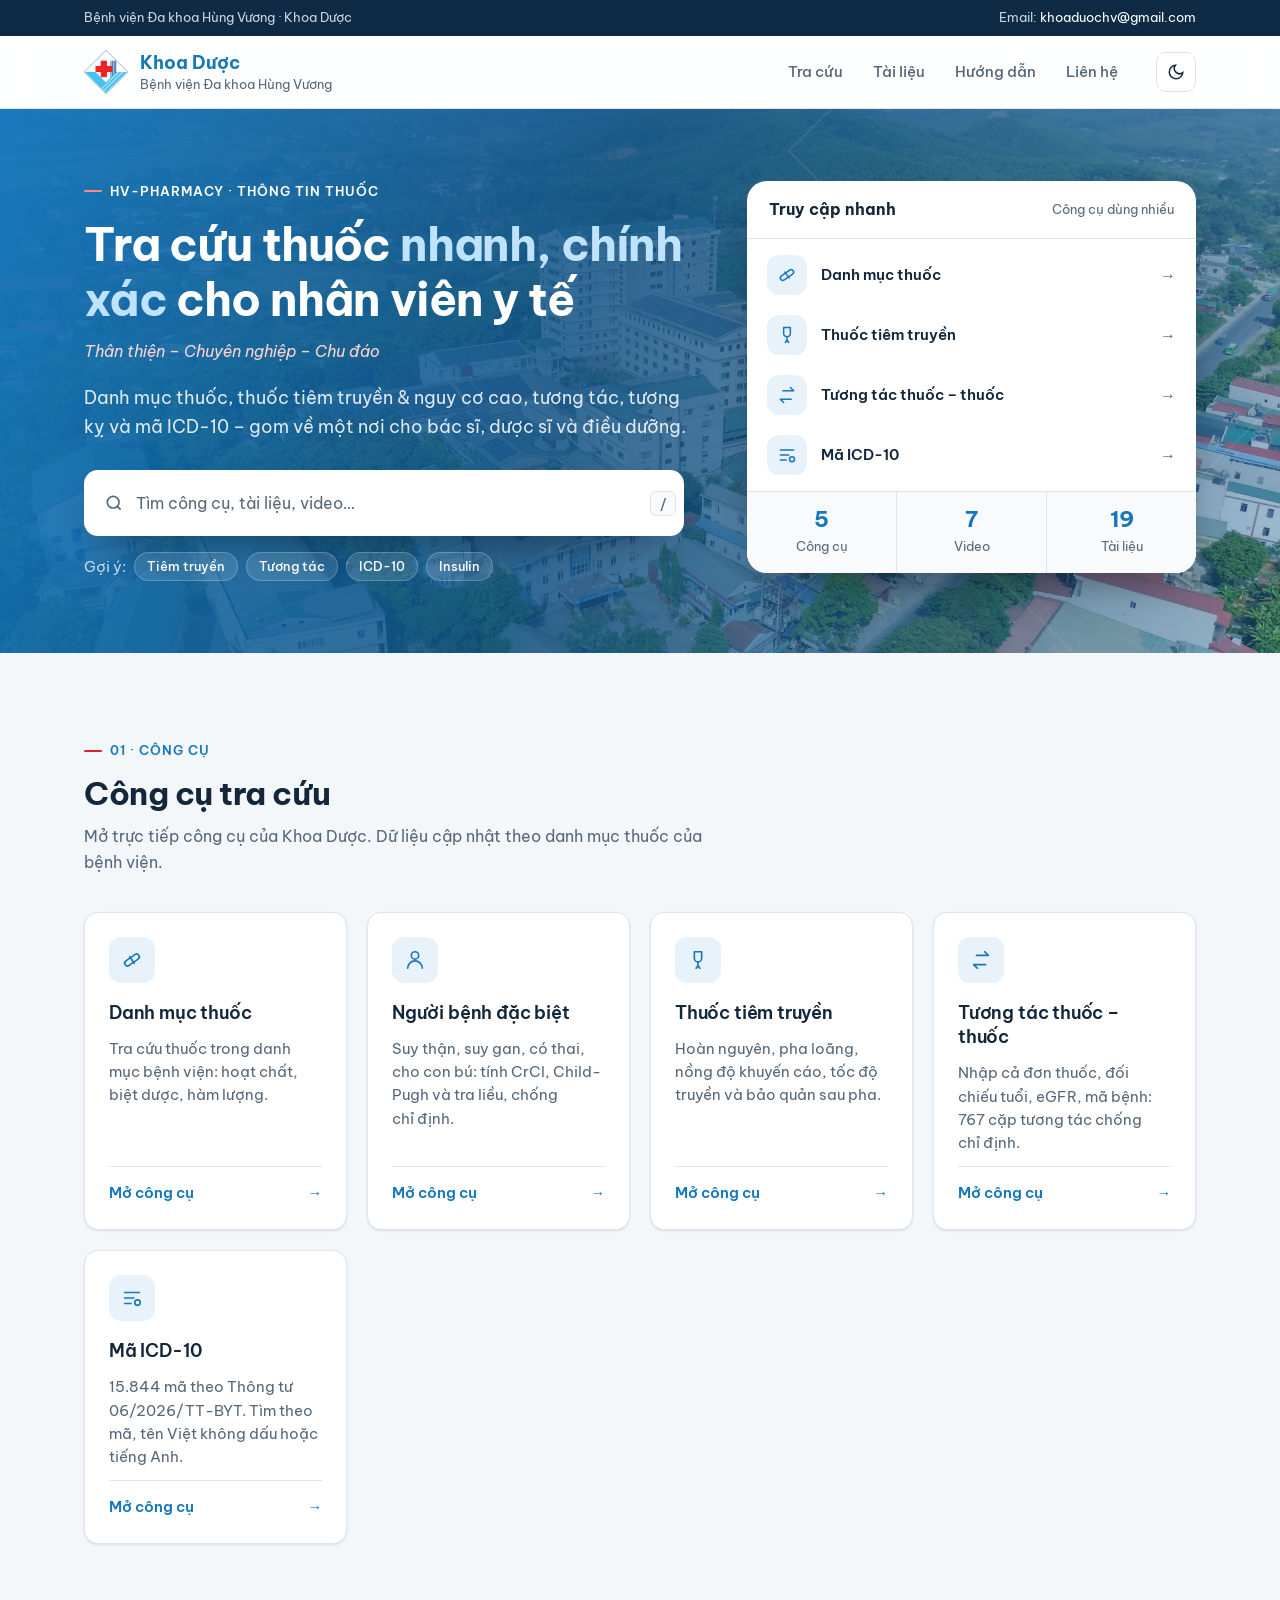
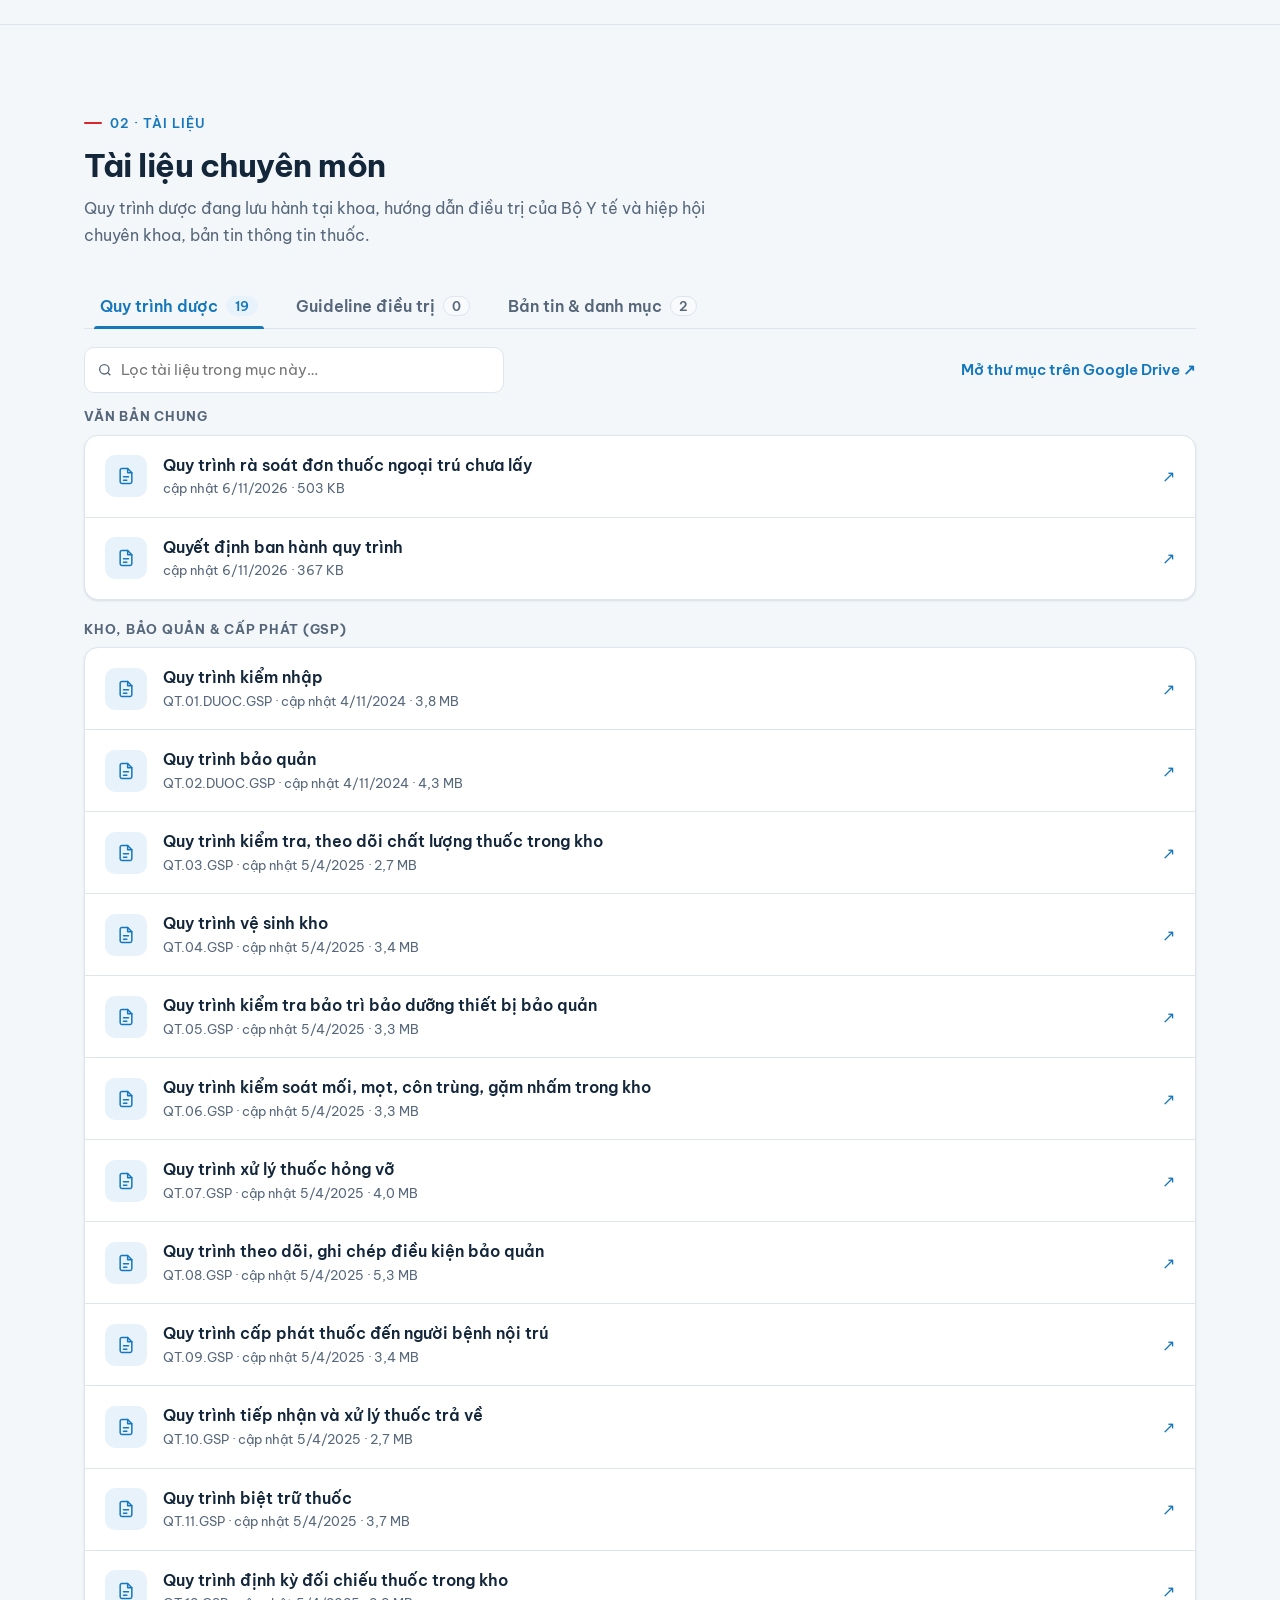
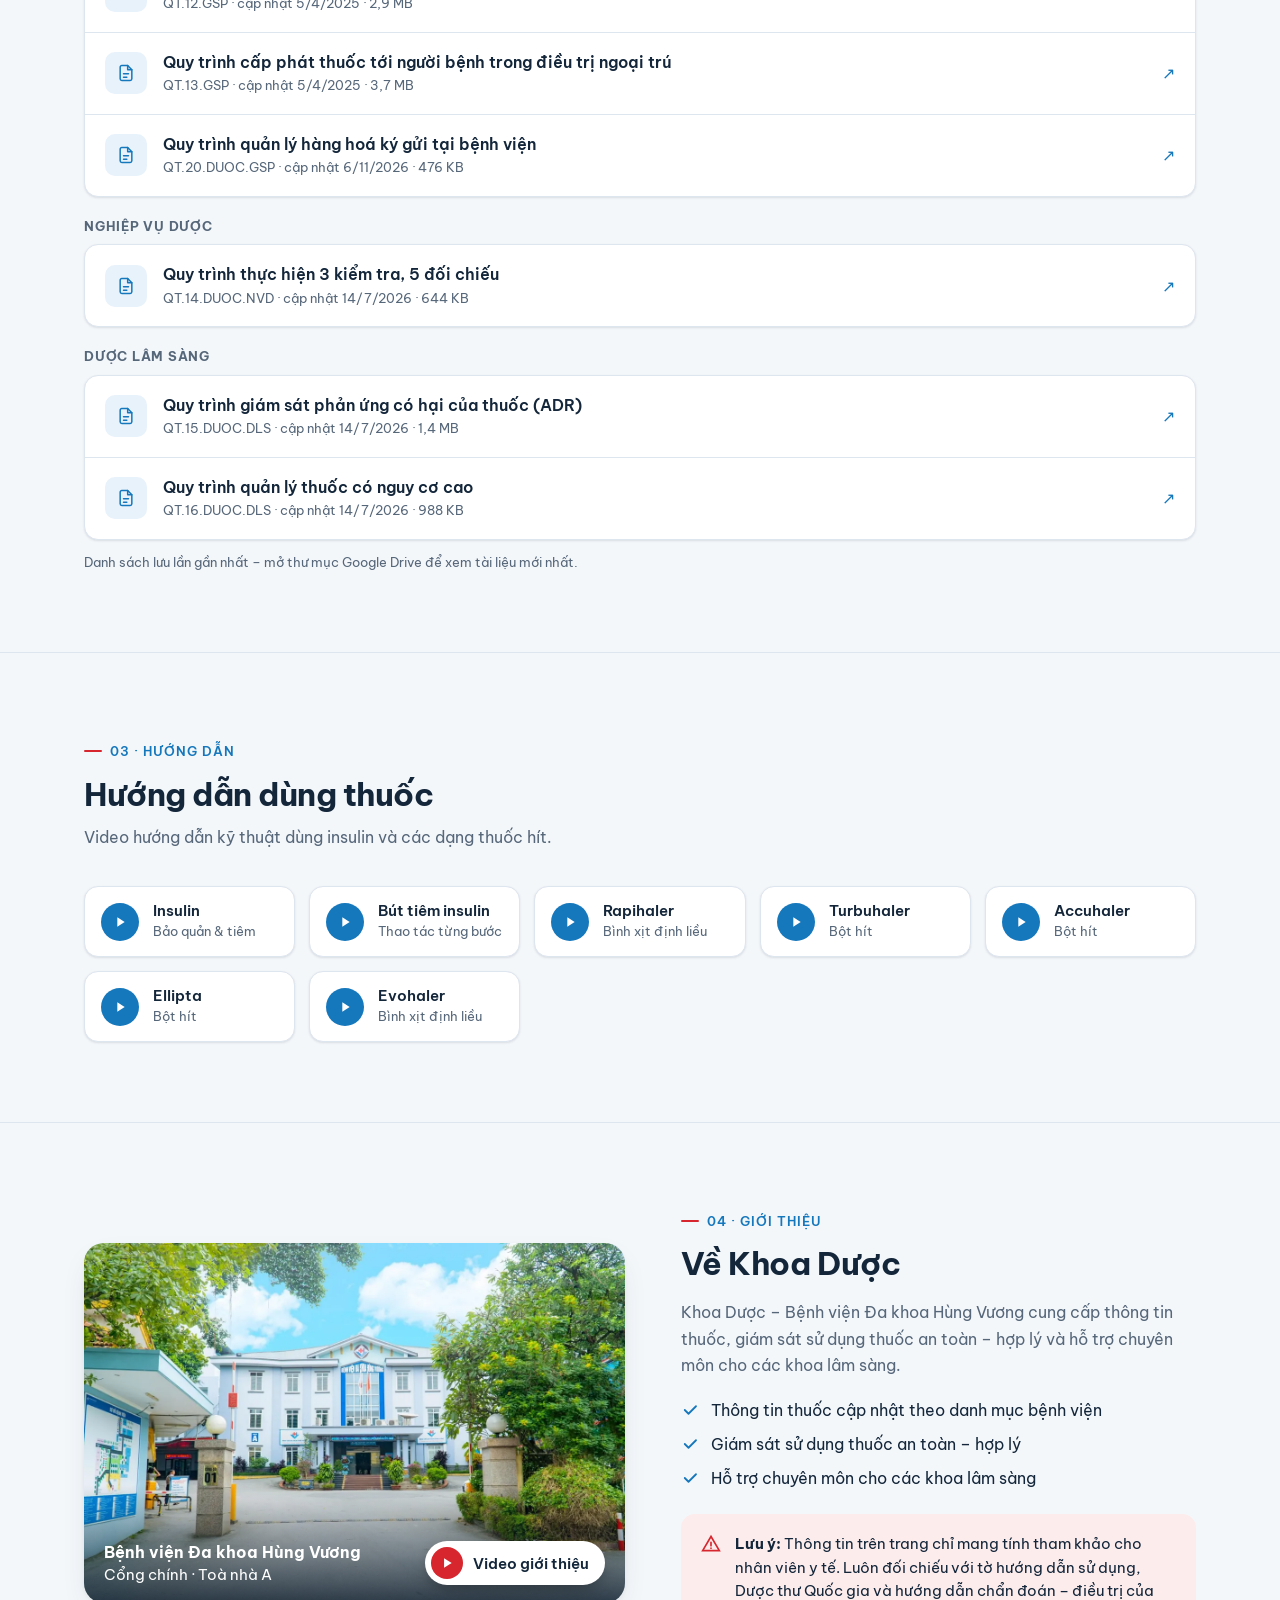
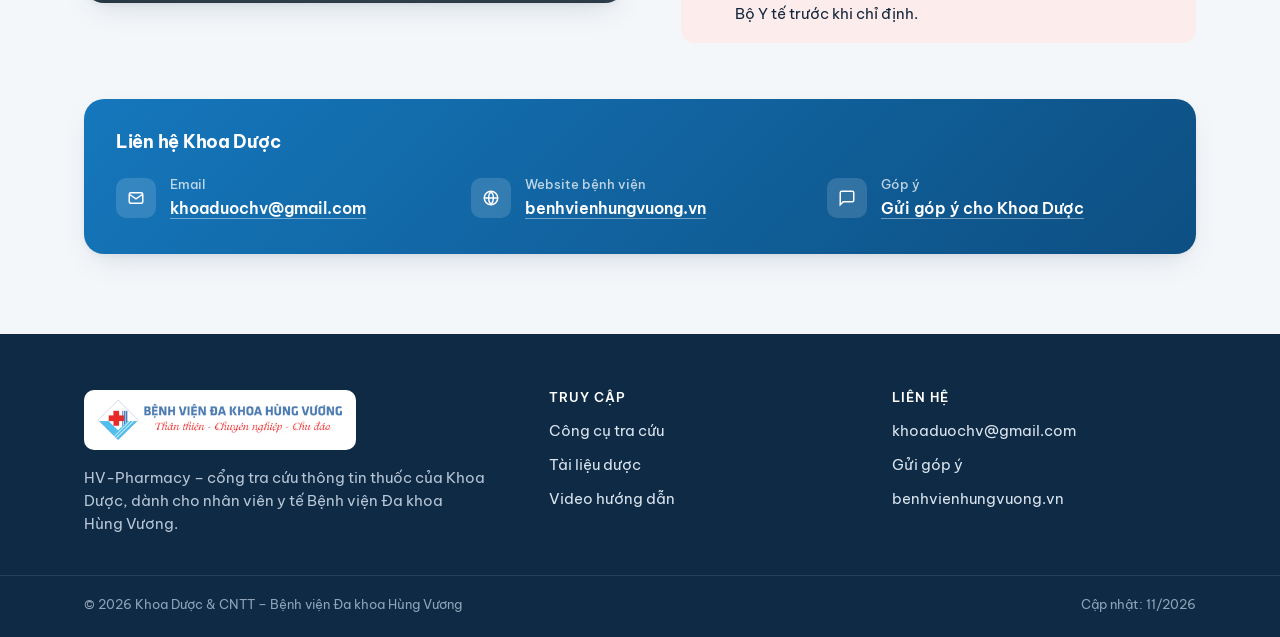
==== index.html @ 7caa2a47 "Tài liệu tự cập nhật từ Drive qua Apps Script "API tai lieu HV-Pharmacy" - Gắn link Web app (chỉ đọc" ====
<!DOCTYPE html>
<html lang="vi">
<head>
<meta charset="utf-8">
<meta name="viewport" content="width=device-width, initial-scale=1">
<title>HV-Pharmacy · Khoa Dược BVĐK Hùng Vương</title>
<meta name="description" content="Công cụ tra cứu thông tin thuốc của Khoa Dược, Bệnh viện Đa khoa Hùng Vương.">
<meta name="theme-color" content="#1577bc">
<link rel="icon" type="image/png" href="assets/favicon-bvhv.png">
<link rel="apple-touch-icon" href="assets/favicon-bvhv.png">
<link rel="preload" as="image" href="assets/bv-toan-canh.webp" type="image/webp">
<link rel="preconnect" href="https://fonts.googleapis.com">
<link rel="preconnect" href="https://fonts.gstatic.com" crossorigin>
<link href="https://fonts.googleapis.com/css2?family=Be+Vietnam+Pro:ital,wght@0,400;0,500;0,600;0,700;1,400&display=swap" rel="stylesheet">
<link rel="stylesheet" href="assets/site.css">
</head>
<body>

<div class="topbar"><div class="wrap">
  <span>Bệnh viện Đa khoa Hùng Vương · Khoa Dược</span>
  <span>Email: <a href="mailto:khoaduochv@gmail.com">khoaduochv@gmail.com</a></span>
</div></div>

<header class="nav">
  <div class="wrap">
    <a class="logo" href="#top" aria-label="Khoa Dược – BVĐK Hùng Vương, trang chủ">
      <!-- Biểu trưng chính thức BVĐK Hùng Vương (đã được phép sử dụng) -->
      <img src="assets/favicon-bvhv.png" width="44" height="44" alt="">
      <span><b>Khoa Dược</b><small>Bệnh viện Đa khoa Hùng Vương</small></span>
    </a>
    <ul>
      <li><a href="#tra-cuu">Tra cứu</a></li>
      <li><a href="#tai-lieu">Tài liệu</a></li>
      <li><a href="#video">Hướng dẫn</a></li>
      <li><a href="#lien-he">Liên hệ</a></li>
    </ul>
    <button class="theme" id="theme" aria-label="Đổi giao diện sáng/tối">
      <svg width="18" height="18" viewBox="0 0 24 24" fill="none" stroke="currentColor" stroke-width="2" aria-hidden="true"><path d="M21 12.8A9 9 0 1 1 11.2 3a7 7 0 0 0 9.8 9.8z"/></svg>
    </button>
  </div>
</header>

<main id="top">
  <div class="hero">
    <div class="wrap">
      <div>
        <span class="label">HV-Pharmacy · Thông tin thuốc</span>
        <h1>Tra cứu thuốc <span>nhanh, chính xác</span> cho nhân viên y tế</h1>
        <p class="motto">Thân thiện – Chuyên nghiệp – Chu đáo</p>
        <p class="lead">Danh mục thuốc, thuốc tiêm truyền &amp; nguy cơ cao, tương tác, tương kỵ và mã ICD-10 – gom về một nơi cho bác sĩ, dược sĩ và điều dưỡng.</p>
        <label class="search" for="q">
          <svg width="20" height="20" viewBox="0 0 24 24" fill="none" stroke="currentColor" stroke-width="2" aria-hidden="true"><circle cx="11" cy="11" r="7"/><path d="m20 20-4-4"/></svg>
          <input id="q" type="search" placeholder="Tìm công cụ, tài liệu, video…" autocomplete="off">
          <kbd>/</kbd>
        </label>
        <div class="chips">Gợi ý:
          <button data-q="tiêm truyền">Tiêm truyền</button>
          <button data-q="tương tác">Tương tác</button>
          <button data-q="ICD">ICD-10</button>
          <button data-q="insulin">Insulin</button>
        </div>
      </div>

      <aside class="quick" aria-labelledby="quick-title">
        <div class="quick-head"><h2 id="quick-title">Truy cập nhanh</h2><span>Công cụ dùng nhiều</span></div>
        <ul id="quick"></ul>
        <div class="stats">
          <div><b id="n-tools">0</b><small>Công cụ</small></div>
          <div><b id="n-vids">0</b><small>Video</small></div>
          <div><b id="n-docs">0</b><small>Tài liệu</small></div>
        </div>
      </aside>
    </div>
  </div>

  <section id="tra-cuu">
    <div class="wrap">
      <div class="sec-head">
        <span class="label">01 · Công cụ</span>
        <h2>Công cụ tra cứu</h2>
        <p>Mở trực tiếp công cụ của Khoa Dược. Dữ liệu cập nhật theo danh mục thuốc của bệnh viện.</p>
      </div>
      <div class="tools" id="tools"></div>
      <div class="empty" id="tools-empty">Không có công cụ khớp từ khoá.</div>
    </div>
  </section>

  <section id="tai-lieu">
    <div class="wrap">
      <div class="sec-head">
        <span class="label">02 · Tài liệu</span>
        <h2>Tài liệu chuyên môn</h2>
        <p>Quy trình dược đang lưu hành tại khoa, hướng dẫn điều trị của Bộ Y tế và hiệp hội chuyên khoa, bản tin thông tin thuốc.</p>
      </div>
      <div class="tabs" role="tablist" aria-label="Loại tài liệu" id="doc-tabs"></div>
      <div class="doc-tools">
        <label class="doc-q"><svg width="16" height="16" viewBox="0 0 24 24" fill="none" stroke="currentColor" stroke-width="2" aria-hidden="true"><circle cx="11" cy="11" r="7"/><path d="m20 20-4-4"/></svg><input id="doc-q" type="search" placeholder="Lọc tài liệu trong mục này…" autocomplete="off"></label>
        <a id="doc-folder" class="doc-folder" target="_blank" rel="noopener" hidden>Mở thư mục trên Google Drive ↗</a>
      </div>
      <div id="doc-list" role="tabpanel" aria-live="polite"></div>
      <div class="empty" id="docs-empty">Không có tài liệu khớp từ khoá.</div>
    </div>
  </section>

  <section id="video">
    <div class="wrap">
      <div class="sec-head">
        <span class="label">03 · Hướng dẫn</span>
        <h2>Hướng dẫn dùng thuốc</h2>
        <p>Video hướng dẫn kỹ thuật dùng insulin và các dạng thuốc hít.</p>
      </div>
      <div class="vids" id="vids"></div>
      <div class="empty" id="vids-empty">Không có video khớp từ khoá.</div>
    </div>
  </section>

  <section id="lien-he">
    <div class="wrap">
     <div class="about-grid">
      <figure class="photo">
        <img src="assets/bv-cong-chinh.webp" width="1200" height="800" loading="lazy" alt="Cổng chính và toà nhà A, Bệnh viện Đa khoa Hùng Vương">
        <figcaption>
          <span><b>Bệnh viện Đa khoa Hùng Vương</b>Cổng chính · Toà nhà A</span>
          <a class="play-btn" href="https://www.youtube.com/watch?v=bCUnUgNY9gw" target="_blank" rel="noopener"><span><svg width="14" height="14" viewBox="0 0 24 24" aria-hidden="true"><path d="M7 4v16l13-8z" fill="currentColor"/></svg></span>Video giới thiệu</a>
        </figcaption>
      </figure>
      <div class="about">
        <div class="sec-head">
          <span class="label">04 · Giới thiệu</span>
          <h2>Về Khoa Dược</h2>
        </div>
        <p>Khoa Dược – Bệnh viện Đa khoa Hùng Vương cung cấp thông tin thuốc, giám sát sử dụng thuốc an toàn – hợp lý và hỗ trợ chuyên môn cho các khoa lâm sàng.</p>
        <ul class="facts">
          <li><svg width="18" height="18" viewBox="0 0 24 24" fill="none" stroke="currentColor" stroke-width="2.4" stroke-linecap="round" stroke-linejoin="round" aria-hidden="true"><path d="m5 12 5 5L20 7"/></svg>Thông tin thuốc cập nhật theo danh mục bệnh viện</li>
          <li><svg width="18" height="18" viewBox="0 0 24 24" fill="none" stroke="currentColor" stroke-width="2.4" stroke-linecap="round" stroke-linejoin="round" aria-hidden="true"><path d="m5 12 5 5L20 7"/></svg>Giám sát sử dụng thuốc an toàn – hợp lý</li>
          <li><svg width="18" height="18" viewBox="0 0 24 24" fill="none" stroke="currentColor" stroke-width="2.4" stroke-linecap="round" stroke-linejoin="round" aria-hidden="true"><path d="m5 12 5 5L20 7"/></svg>Hỗ trợ chuyên môn cho các khoa lâm sàng</li>
        </ul>
        <div class="note">
          <svg width="20" height="20" viewBox="0 0 24 24" fill="none" stroke="currentColor" stroke-width="2" stroke-linecap="round" aria-hidden="true"><path d="M12 3 2 20h20z"/><path d="M12 10v4M12 17h.01"/></svg>
          <span><strong>Lưu ý:</strong> Thông tin trên trang chỉ mang tính tham khảo cho nhân viên y tế. Luôn đối chiếu với tờ hướng dẫn sử dụng, Dược thư Quốc gia và hướng dẫn chẩn đoán – điều trị của Bộ Y tế trước khi chỉ định.</span>
        </div>
      </div>
     </div>
      <div class="card">
        <h3>Liên hệ Khoa Dược</h3>
        <ul class="cl">
          <li><span class="ci"><svg width="18" height="18" viewBox="0 0 24 24" fill="none" stroke="currentColor" stroke-width="2" aria-hidden="true"><rect x="3" y="5" width="18" height="14" rx="2"/><path d="m3 7 9 6 9-6"/></svg></span>
            <span><small class="dt">Email</small><span class="dd"><a href="mailto:khoaduochv@gmail.com">khoaduochv@gmail.com</a></span></span></li>
          <li><span class="ci"><svg width="18" height="18" viewBox="0 0 24 24" fill="none" stroke="currentColor" stroke-width="2" aria-hidden="true"><circle cx="12" cy="12" r="9"/><path d="M3 12h18M12 3a14 14 0 0 1 0 18M12 3a14 14 0 0 0 0 18"/></svg></span>
            <span><small class="dt">Website bệnh viện</small><span class="dd"><a href="https://benhvienhungvuong.vn/" target="_blank" rel="noopener">benhvienhungvuong.vn</a></span></span></li>
          <li><span class="ci"><svg width="18" height="18" viewBox="0 0 24 24" fill="none" stroke="currentColor" stroke-width="2" aria-hidden="true"><path d="M21 15a2 2 0 0 1-2 2H7l-4 4V5a2 2 0 0 1 2-2h14a2 2 0 0 1 2 2z"/></svg></span>
            <span><small class="dt">Góp ý</small><span class="dd"><a data-gopy="Trang chủ" href="#">Gửi góp ý cho Khoa Dược</a></span></span></li>
        </ul>
      </div>
    </div>
  </section>
</main>

<footer>
  <div class="wrap foot">
    <div>
      <a href="https://benhvienhungvuong.vn/" target="_blank" rel="noopener"><img src="assets/logo-bvhv.png" width="272" height="45" alt="Bệnh viện Đa khoa Hùng Vương – Thân thiện, Chuyên nghiệp, Chu đáo"></a>
      <p>HV-Pharmacy – cổng tra cứu thông tin thuốc của Khoa Dược, dành cho nhân viên y tế Bệnh viện Đa khoa Hùng Vương.</p>
    </div>
    <div>
      <h4>Truy cập</h4>
      <ul>
        <li><a href="#tra-cuu">Công cụ tra cứu</a></li>
        <li><a href="#tai-lieu">Tài liệu dược</a></li>
        <li><a href="#video">Video hướng dẫn</a></li>
      </ul>
    </div>
    <div>
      <h4>Liên hệ</h4>
      <ul>
        <li><a href="mailto:khoaduochv@gmail.com">khoaduochv@gmail.com</a></li>
        <li><a data-gopy="Trang chủ" href="#">Gửi góp ý</a></li>
        <li><a href="https://benhvienhungvuong.vn/" target="_blank" rel="noopener">benhvienhungvuong.vn</a></li>
      </ul>
    </div>
  </div>
  <div class="copy"><div class="wrap"><span>© 2026 Khoa Dược &amp; CNTT – Bệnh viện Đa khoa Hùng Vương</span><span>Cập nhật: 11/2026</span></div></div>
</footer>

<script src="assets/site.js"></script>
<script>
/* ====== CẤU HÌNH: chỉ cần sửa phần này ======
   url: "" = chưa có link (hiện "Đang cập nhật")
   quick: true = hiện ở khung "Truy cập nhanh" đầu trang */
const TOOLS = [
  {name:"Danh mục thuốc", desc:"Tra cứu thuốc trong danh mục bệnh viện: hoạt chất, biệt dược, hàm lượng.", url:"danh-muc.html", icon:"pill", quick:true},
  {name:"Người bệnh đặc biệt", desc:"Suy thận, suy gan, có thai, cho con bú: tính CrCl, Child-Pugh và tra liều, chống chỉ định.", url:"dac-biet.html", icon:"user"},
  {name:"Thuốc tiêm truyền", desc:"Hoàn nguyên, pha loãng, nồng độ khuyến cáo, tốc độ truyền và bảo quản sau pha.", url:"tiem-truyen.html", icon:"drip", quick:true},
  {name:"Tương tác thuốc – thuốc", desc:"Nhập cả đơn thuốc, đối chiếu tuổi, eGFR, mã bệnh: 767 cặp tương tác chống chỉ định.", url:"tuong-tac.html", icon:"swap", quick:true},
  /* Tạm ẩn (20/11/2026) – chờ khoa có dữ liệu tương hợp theo cặp thuốc:
  {name:"Tương hợp – tương kỵ", desc:"Khả năng phối hợp các thuốc tiêm trong cùng dây truyền, bơm tiêm.", url:"", icon:"flask"}, */
  {name:"Mã ICD-10", desc:"15.844 mã theo Thông tư 06/2026/TT-BYT. Tìm theo mã, tên Việt không dấu hoặc tiếng Anh.", url:"icd10.html", icon:"code", quick:true},
];
const DOCS = [
  {kind:"Bản tin", name:"Bản tin thông tin thuốc số 1/2025", note:"Khoa Dược · PDF", url:""},
  {kind:"Danh mục", name:"Danh mục thuốc LASA 2026", note:"Thuốc nhìn giống – đọc giống · PDF", url:""},
];
/* Tài liệu từ Google Drive (thư mục của khoaduochv). Khoa chỉ cần thả file PDF vào đúng thư mục.
   TAI_LIEU_API: link /exec của Apps Script "API tai lieu HV-Pharmacy" (tools/api-tai-lieu.gs).
   Để trống → dùng bản danh sách tạm data/tai-lieu.json. */
const TAI_LIEU_API = "https://script.google.com/macros/s/AKfycbyiRh9dVk1i3QqookVn3azZu3AzQQqnv0cbdW17FOyVFGhzw_8L4lopzEsI79r5A00uug/exec";
const DOC_TABS = [
  {key:"quy-trinh", ten:"Quy trình dược", thuMuc:"https://drive.google.com/drive/folders/1RI_Y60N3w6CzqMHgUBG38_mYIgDGdWUX"},
  {key:"guideline", ten:"Guideline điều trị", thuMuc:"https://drive.google.com/drive/folders/1zrxNfSoJDxo_HCVU3XYnAjUGEQ9cicet"},
  {key:"ban-tin", ten:"Bản tin & danh mục"},
];
/* Tên hiển thị cho file đặt tên không dấu / lộn xộn trên Drive: {id file: ["Tên", "Mã quy trình"]}.
   Tốt nhất đổi tên file trên Drive theo mẫu "QT.01.DUOC.GSP Quy trình kiểm nhập.pdf" rồi xoá dòng tương ứng ở đây. */
const DOC_TEN = {
  "1vP5ZL5FjGbax2Hvr1uOJi372Jbl8pdlW":["Quy trình rà soát đơn thuốc ngoại trú chưa lấy",""],
  "19uZwEzTNXfBbgQ-GffHU_s_3bwkn1NNz":["Quy trình quản lý hàng hoá ký gửi tại bệnh viện","QT.20.DUOC.GSP"],
  "13bsVkXn_cf5GtJ6pHd1M7ayIaEwKfavI":["Quyết định ban hành quy trình",""],
  "1jAnm07RAwSwoPK4-u4JLm_iFBv1i_xcT":["Quy trình thực hiện 3 kiểm tra, 5 đối chiếu","QT.14.DUOC.NVD"],
  "1Ij2sHaz5jqLSLvORE4hQamJ-gFICXpq2":["Quy trình giám sát phản ứng có hại của thuốc (ADR)","QT.15.DUOC.DLS"],
  "1IjZVbkw6HAz1cARfG5BF7R-_dwhWspY9":["Quy trình quản lý thuốc có nguy cơ cao","QT.16.DUOC.DLS"],
};
const VIDEOS = [
  {name:"Insulin", note:"Bảo quản & tiêm", url:"https://drive.google.com/file/d/111R34ixFN2o9twGQJBwj5TNffeySJm03/view"},
  {name:"Bút tiêm insulin", note:"Thao tác từng bước", url:"https://drive.google.com/file/d/1h_NZ-qTBF2FPaFSiuTEOFd7xfVcfDAvc/view"},
  {name:"Rapihaler", note:"Bình xịt định liều", url:"https://drive.google.com/file/d/1PbWdHm2KPTOtTAW9oPAx6RDsUuDOaP2S/view"},
  {name:"Turbuhaler", note:"Bột hít", url:"https://drive.google.com/file/d/1tH1ISUxo6LavpvibzW5SULmsfhlRk_aD/view"},
  {name:"Accuhaler", note:"Bột hít", url:"https://drive.google.com/file/d/1o_2HTh-xk2bpuANbSpfHa57EiIXbHIHQ/view"},
  {name:"Ellipta", note:"Bột hít", url:"https://drive.google.com/file/d/1eVeEs1D94iMk69fl_jcxlbwyTuxK25L4/view"},
  {name:"Evohaler", note:"Bình xịt định liều", url:"https://drive.google.com/file/d/1Uuz3xU9GD7kOzHSyDWR2c-DsbzfbiXGo/view"},
];
/* ============================================ */

const ICONS={
  pill:'<rect x="3" y="9" width="18" height="6" rx="3" transform="rotate(-35 12 12)"/><path d="m9.5 8.5 5 7"/>',
  book:'<path d="M4 4h10a4 4 0 0 1 4 4v12H8a4 4 0 0 1-4-4z"/><path d="M4 16a4 4 0 0 1 4-4h10"/>',
  user:'<circle cx="12" cy="7" r="4"/><path d="M4 21a8 8 0 0 1 16 0"/>',
  drip:'<path d="M8 3h8v7a4 4 0 0 1-8 0z"/><path d="M12 14v4m0 0-2 3m2-3 2 3"/>',
  swap:'<path d="M7 7h13l-4-4M17 17H4l4 4"/>',
  flask:'<path d="M9 3h6M10 3v6L4 19a2 2 0 0 0 2 3h12a2 2 0 0 0 2-3L14 9V3"/><path d="M7 15h10"/>',
  code:'<path d="M4 6h16M4 12h10M4 18h7"/><circle cx="18" cy="17" r="3"/>',
  doc:'<path d="M14 3H7a2 2 0 0 0-2 2v14a2 2 0 0 0 2 2h10a2 2 0 0 0 2-2V8z"/><path d="M14 3v5h5M9 13h6M9 17h4"/>'
};
const svg=(p,s=22)=>`<svg width="${s}" height="${s}" viewBox="0 0 24 24" fill="none" stroke="currentColor" stroke-width="1.8" stroke-linecap="round" stroke-linejoin="round" aria-hidden="true">${p}</svg>`;
/* Link trong site (vd: danh-muc.html) mở cùng tab; link ngoài mở tab mới */
const ext=u=>!u?'':/^https?:/.test(u)?` href="${u}" target="_blank" rel="noopener"`:` href="${u}"`;
const norm=s=>s.normalize('NFD').replace(/[̀-ͯ]/g,'').replace(/đ/gi,'d').toLowerCase();
const $=id=>document.getElementById(id);

/* Khung truy cập nhanh + số liệu */
$('quick').innerHTML=TOOLS.filter(x=>x.quick&&x.url).map(x=>`<li><a${ext(x.url)}><span class="ico">${svg(ICONS[x.icon],20)}</span><b>${x.name}</b><span class="arr">→</span></a></li>`).join('');
$('n-tools').textContent=TOOLS.filter(x=>x.url).length;
$('n-vids').textContent=VIDEOS.filter(x=>x.url).length;
$('n-docs').textContent=DOCS.filter(x=>x.url).length;
const qi=$('q');

/* ---------- Tài liệu (thẻ con) ---------- */
let DOCDATA={"quy-trinh":[],"guideline":[]}, DOC_BAN_TAM=false;
let docTab=(()=>{try{return localStorage.getItem('hv-doc-tab')||'quy-trinh'}catch(e){return 'quy-trinh'}})();
const NHOM_QT={GSP:"Kho, bảo quản & cấp phát (GSP)",NVD:"Nghiệp vụ dược",DLS:"Dược lâm sàng"};
/* Làm gọn tên file: bỏ đuôi, số thứ tự, "signed-", "_0001"; tách mã QT.xx… */
function cleanDoc(f,key){
  let s=f.ten.replace(/(\.(pdf|docx?|xlsx?|pptx?))+$/i,'').replace(/_0001$/,'').replace(/^\d+\.\s*/,'');
  let code='';
  const m=s.match(/\bQT[ .]?(\d+)((?:\.[A-Z]{2,6})*)/i);
  if(m){code=('QT.'+m[1].padStart(2,'0')+m[2]).toUpperCase();s=s.replace(m[0],'');}
  s=s.replace(/signed-/gi,'').replace(/\(\s*\)/g,'').replace(/_/g,' ').replace(/^[\s.\-–]+|[\s.\-–]+$/g,'').replace(/,(?=\S)/g,', ').replace(/\s{2,}/g,' ');
  const ov=DOC_TEN[f.id]; if(ov){s=ov[0];if(ov[1])code=ov[1];}
  s=s.charAt(0).toUpperCase()+s.slice(1);
  const suf=(code.match(/\.(GSP|NVD|DLS)$/)||[])[1];
  return {...f,code,tenHT:s,so:code?parseInt(code.slice(3)):999,
    nhom:f.nhomCon||(key==='quy-trinh'?(NHOM_QT[suf]||"Văn bản chung"):"Tài liệu"),
    url:'https://drive.google.com/file/d/'+f.id+'/view'};
}
/* Thứ tự nhóm quy trình: văn bản chung → GSP → NVD → DLS; nhóm khác (guideline) theo ABC */
const nhomRank=g=>{const i=["Văn bản chung",NHOM_QT.GSP,NHOM_QT.NVD,NHOM_QT.DLS].indexOf(g);return i<0?9:i};
const fmtDate=s=>{const d=new Date(s);return isNaN(d)?'':d.toLocaleDateString('vi-VN')};
const fmtSize=kb=>kb>=1024?(kb/1024).toFixed(1).replace('.',',')+' MB':kb+' KB';
function docItems(key){
  if(key==='ban-tin') return DOCS.map(x=>({tenHT:x.name,code:'',meta:x.kind+' · '+x.note,url:x.url,nhom:''}));
  return (DOCDATA[key]||[]).map(f=>{const d=cleanDoc(f,key);d.meta=[d.code,d.capNhat&&('cập nhật '+fmtDate(d.capNhat)),d.kb&&fmtSize(d.kb)].filter(Boolean).join(' · ');return d})
    .sort((a,b)=>nhomRank(a.nhom)-nhomRank(b.nhom)||a.nhom.localeCompare(b.nhom,'vi')||a.so-b.so||a.tenHT.localeCompare(b.tenHT,'vi'));
}
function renderDocs(q){
  const k=norm(((q||'')+' '+$('doc-q').value).trim()), ws=k.split(/\s+/).filter(Boolean);
  const match=x=>ws.every(w=>norm(x.tenHT+' '+x.code+' '+x.meta+' '+x.nhom).includes(w));
  $('doc-tabs').innerHTML=DOC_TABS.map(t=>{const n=docItems(t.key).filter(match).length;
    return `<button role="tab" class="tab" data-k="${t.key}" aria-selected="${t.key===docTab}" tabindex="${t.key===docTab?0:-1}">${t.ten}<span>${n}</span></button>`}).join('');
  const tab=DOC_TABS.find(t=>t.key===docTab)||DOC_TABS[0];
  $('doc-folder').hidden=!tab.thuMuc; if(tab.thuMuc)$('doc-folder').href=tab.thuMuc;
  const items=docItems(tab.key), shown=items.filter(match);
  if(!items.length){
    $('doc-list').innerHTML=`<div class="doc-wait">${svg(ICONS.doc,22)}<div><b>Khoa Dược đang cập nhật tài liệu cho mục này.</b>${tab.thuMuc?(DOC_BAN_TAM?`<br>Xem trực tiếp trong <a href="${tab.thuMuc}" target="_blank" rel="noopener">thư mục Google Drive</a>.`:`<br>Tài liệu thêm vào <a href="${tab.thuMuc}" target="_blank" rel="noopener">thư mục Google Drive</a> sẽ tự hiện ở đây.`):''}</div></div>`;
    $('docs-empty').style.display='none'; return;
  }
  const groups=[...new Set(shown.map(x=>x.nhom))];
  $('doc-list').innerHTML=groups.map(g=>`${g?`<h3 class="dgroup">${g}</h3>`:''}<div class="panel"><ul class="list">${shown.filter(x=>x.nhom===g).map(x=>{const tag=x.url?'a':'div';
    return `<li><${tag}${ext(x.url)}><span class="ico">${svg(ICONS.doc,20)}</span><span><b>${x.tenHT}</b><small>${x.meta}${x.congKhai===false?' · <em class="warn-t">chưa chia sẻ công khai</em>':''}</small></span>${x.url?'<span class="arr">↗</span>':'<span class="state">Đang cập nhật</span>'}</${tag}></li>`}).join('')}</ul></div>`).join('')
    +(DOC_BAN_TAM&&tab.thuMuc?'<p class="doc-note">Danh sách lưu lần gần nhất – mở thư mục Google Drive để xem tài liệu mới nhất.</p>':'');
  $('docs-empty').style.display=shown.length?'none':'block';
}
$('doc-tabs').addEventListener('click',e=>{const b=e.target.closest('.tab');if(!b)return;docTab=b.dataset.k;try{localStorage.setItem('hv-doc-tab',docTab)}catch(x){};renderDocs(qi.value)});
$('doc-tabs').addEventListener('keydown',e=>{if(!/Arrow(Left|Right)/.test(e.key))return;const i=DOC_TABS.findIndex(t=>t.key===docTab),n=(i+(e.key==='ArrowRight'?1:-1)+DOC_TABS.length)%DOC_TABS.length;docTab=DOC_TABS[n].key;renderDocs(qi.value);$('doc-tabs').children[n].focus()});
$('doc-q').addEventListener('input',()=>renderDocs(qi.value));
async function loadDocs(){
  const apply=d=>{DOCDATA=d.nhom||DOCDATA;DOC_BAN_TAM=!!d.banTam;$('n-docs').textContent=Object.values(DOCDATA).reduce((a,x)=>a+x.length,0)+DOCS.filter(x=>x.url).length;renderDocs(qi.value)};
  let cached=null;try{cached=JSON.parse(localStorage.getItem('hv-docs-v1')||'null')}catch(e){}
  if(cached)apply(cached);
  for(const u of [TAI_LIEU_API,'data/tai-lieu.json'].filter(Boolean)){
    try{const r=await fetch(u);if(!r.ok)throw 0;const d=await r.json();if(!d.nhom)throw 0;apply(d);try{localStorage.setItem('hv-docs-v1',JSON.stringify(d))}catch(e){};return}catch(e){}
  }
  if(!cached)renderDocs(qi.value);
}

function render(q=''){
  const k=norm(q.trim());
  const hit=o=>!k||norm(Object.values(o).join(' ')).includes(k);
  const t=TOOLS.filter(hit), v=VIDEOS.filter(hit);
  $('tools').innerHTML=t.map(x=>`<a class="tool${x.url?'':' soon'}"${ext(x.url)}${x.url?'':' aria-disabled="true"'}>
    ${x.tag?`<span class="tag">${x.tag}</span>`:''}
    <span class="ico">${svg(ICONS[x.icon])}</span><h3>${x.name}</h3><p>${x.desc}</p>
    <span class="go">${x.url?'Mở công cụ <i>→</i>':'Đang cập nhật'}</span></a>`).join('');
  renderDocs(q);
  $('vids').innerHTML=v.map(x=>`<a class="vid"${ext(x.url)}><span class="play">${svg('<path d="M8 5v14l11-7z" fill="currentColor" stroke="none"/>',16)}</span><span><b>${x.name}</b><small>${x.note}</small></span></a>`).join('');
  $('tools-empty').style.display=t.length?'none':'block';
  $('vids-empty').style.display=v.length?'none':'block';
}
qi.addEventListener('input',()=>render(qi.value));
document.querySelectorAll('[data-q]').forEach(b=>b.onclick=()=>{qi.value=b.dataset.q;render(qi.value);$('tra-cuu').scrollIntoView()});
addEventListener('keydown',e=>{if(e.key==='/'&&document.activeElement!==qi){e.preventDefault();qi.focus()}});
const root=document.documentElement;
try{const s=localStorage.getItem('hv-theme');if(s)root.dataset.theme=s}catch(e){}
$('theme').onclick=()=>{
  const dark=root.dataset.theme?root.dataset.theme==='dark':matchMedia('(prefers-color-scheme:dark)').matches;
  root.dataset.theme=dark?'light':'dark';try{localStorage.setItem('hv-theme',root.dataset.theme)}catch(e){}
};
render();
loadDocs();
</script>
</body>
</html>
---- assets/site.css ----
/* HV-Pharmacy – CSS dùng chung cho mọi trang */
/* ================= TOKENS =================
   Màu nhận diện BVĐK Hùng Vương: xanh dương #1577BC + đỏ chữ thập #D7262E
   Font: Be Vietnam Pro (không chân, tối ưu tiếng Việt), dự phòng Arial
   Thang cỡ chữ (tỉ lệ ~1.25, gốc 16px) – chỉ dùng các biến --fs-* dưới đây */
:root{
  --bg:#f4f7fa; --surface:#ffffff; --surface-2:#f8fafc; --ink:#13263a; --muted:#56677a;
  --line:#dde5ee; --brand:#1577bc; --brand-strong:#0f5f98; --brand-ink:#ffffff;
  --accent:#d7262e; --tint:#e8f2fb; --accent-tint:#fdecec;
  --hero-a:#1577bc; --hero-b:#0d4f82; --navy:#0e2a44;
  --font:"Be Vietnam Pro",Arial,sans-serif;

  --fs-xs:12.5px;   /* nhãn nhỏ, chú thích */
  --fs-sm:14.5px;   /* mô tả thẻ, phụ đề */
  --fs-base:16px;   /* nội dung */
  --fs-md:18px;     /* đoạn dẫn, tiêu đề thẻ lớn */
  --fs-lg:clamp(24px,1.4vw + 17px,32px);   /* tiêu đề mục (h2) */
  --fs-xl:clamp(30px,2.6vw + 18px,46px);   /* tiêu đề trang (h1) */

  --r-sm:10px; --r:14px; --r-lg:20px;
  --shadow-sm:0 1px 2px rgb(16 42 68 / .06),0 1px 3px rgb(16 42 68 / .06);
  --shadow:0 2px 4px rgb(16 42 68 / .04),0 12px 32px -12px rgb(16 42 68 / .18);
}
@media (prefers-color-scheme:dark){:root:not([data-theme=light]){
  --bg:#0b1520; --surface:#122131; --surface-2:#0f1c2a; --ink:#e6edf4; --muted:#9aabbd;
  --line:#22364a; --brand:#5aaee8; --brand-strong:#82c2f0; --brand-ink:#07131e;
  --accent:#ff7a6b; --tint:#16304a; --accent-tint:#3a1d22;
  --hero-a:#123b5f; --hero-b:#0b2338; --navy:#081420;
  --shadow-sm:0 1px 2px rgb(0 0 0 / .3); --shadow:0 12px 32px -12px rgb(0 0 0 / .6);}}
:root[data-theme=dark]{
  --bg:#0b1520; --surface:#122131; --surface-2:#0f1c2a; --ink:#e6edf4; --muted:#9aabbd;
  --line:#22364a; --brand:#5aaee8; --brand-strong:#82c2f0; --brand-ink:#07131e;
  --accent:#ff7a6b; --tint:#16304a; --accent-tint:#3a1d22;
  --hero-a:#123b5f; --hero-b:#0b2338; --navy:#081420;
  --shadow-sm:0 1px 2px rgb(0 0 0 / .3); --shadow:0 12px 32px -12px rgb(0 0 0 / .6);}

/* ================= BASE ================= */
*{box-sizing:border-box}
html{scroll-behavior:smooth;scroll-padding-top:84px}
body{margin:0;background:var(--bg);color:var(--ink);font:400 var(--fs-base)/1.65 var(--font);-webkit-font-smoothing:antialiased;text-rendering:optimizeLegibility}
a{color:inherit}
h1,h2,h3,h4{margin:0;font-weight:700;line-height:1.25;letter-spacing:-.015em}
h1,h2{text-wrap:balance}
p{text-wrap:pretty}
p{margin:0}
:focus-visible{outline:3px solid var(--accent);outline-offset:3px;border-radius:6px}
.wrap{max-width:1160px;margin:0 auto;padding:0 24px}
.label{display:inline-flex;align-items:center;gap:8px;font-size:var(--fs-xs);font-weight:600;letter-spacing:.08em;text-transform:uppercase;color:var(--brand)}
.label::before{content:"";width:18px;height:2px;border-radius:2px;background:var(--accent)}

/* ================= TOP BAR + NAV ================= */
.topbar{background:var(--navy);color:#c9d6e3;font-size:13px}
.topbar .wrap{display:flex;justify-content:space-between;gap:16px;height:36px;align-items:center}
.topbar a{color:#fff;text-decoration:none}
.topbar a:hover{text-decoration:underline}
header.nav{position:sticky;top:0;z-index:20;background:color-mix(in srgb,var(--surface) 92%,transparent);backdrop-filter:saturate(1.4) blur(12px);border-bottom:1px solid var(--line)}
.nav .wrap{display:flex;align-items:center;gap:24px;height:72px}
.logo{display:flex;align-items:center;gap:12px;text-decoration:none}
.logo img{flex:none;display:block}
.logo b{display:block;font-size:var(--fs-md);font-weight:700;line-height:1.2;color:var(--brand)}
.logo small{display:block;font-size:var(--fs-xs);color:var(--muted);line-height:1.3;margin-top:2px}
.nav ul{display:flex;gap:2px;list-style:none;margin:0 0 0 auto;padding:0}
.nav ul a{display:block;padding:9px 14px;border-radius:var(--r-sm);text-decoration:none;font-size:15px;font-weight:500;color:var(--muted);transition:color .15s,background .15s}
.nav ul a:hover{color:var(--brand);background:var(--tint)}
.theme{border:1px solid var(--line);background:var(--surface);color:var(--ink);width:40px;height:40px;border-radius:var(--r-sm);cursor:pointer;display:grid;place-items:center;flex:none}
.theme:hover{border-color:var(--brand);color:var(--brand)}

/* ================= HERO ================= */
/* Nền: ảnh toàn cảnh BV phủ lớp xanh nhận diện để chữ trắng luôn dễ đọc */
.hero{position:relative;overflow:hidden;color:#fff;background:
  linear-gradient(105deg,color-mix(in srgb,var(--hero-a) 95%,transparent) 0%,color-mix(in srgb,var(--hero-b) 84%,transparent) 45%,color-mix(in srgb,var(--hero-b) 38%,transparent) 100%),
  url(bv-toan-canh.webp) center 40%/cover no-repeat var(--hero-b)}
.hero::before,.hero::after{content:"";position:absolute;border:2px solid rgb(255 255 255 / .08);transform:rotate(45deg);pointer-events:none}
.hero::before{width:520px;height:520px;right:-140px;top:-220px}
.hero::after{width:300px;height:300px;right:220px;bottom:-200px;border-color:rgb(255 255 255 / .06)}
.hero .wrap{position:relative;display:grid;grid-template-columns:minmax(0,1.35fr) minmax(0,1fr);gap:56px;align-items:center;padding-top:64px;padding-bottom:72px}
.hero .label{color:#fff}
.hero .label::before{background:#ff8a80}
.hero h1{font-size:var(--fs-xl);line-height:1.18;letter-spacing:-.025em;margin:16px 0 12px;max-width:20ch}
.hero h1 span{color:#bfe2ff}
.motto{font-style:italic;font-size:var(--fs-base);color:#ffd4d0;margin-bottom:20px}
.lead{font-size:var(--fs-md);line-height:1.6;color:rgb(255 255 255 / .86);max-width:54ch;margin-bottom:28px}
.search{display:flex;align-items:center;gap:12px;background:var(--surface);color:var(--ink);border-radius:var(--r);padding:6px 6px 6px 18px;max-width:600px;box-shadow:0 18px 40px -16px rgb(0 0 0 / .45);border:2px solid transparent;transition:border-color .15s}
.search:focus-within{border-color:#ff8a80}
.search svg{color:var(--muted);flex:none}
.search input{flex:1;border:0;background:transparent;font:inherit;font-size:var(--fs-base);color:var(--ink);padding:12px 0;min-width:0}
.search input::placeholder{color:var(--muted)}
.search input:focus{outline:none}
.search kbd{font:600 12px var(--font);color:var(--muted);background:var(--surface-2);border:1px solid var(--line);border-radius:6px;padding:4px 9px}
.chips{display:flex;flex-wrap:wrap;align-items:center;gap:8px;margin-top:16px;font-size:var(--fs-sm);color:rgb(255 255 255 / .75)}
.chips button{font:500 var(--fs-xs)/1 var(--font);color:#fff;background:rgb(255 255 255 / .12);border:1px solid rgb(255 255 255 / .22);border-radius:99px;padding:7px 12px;cursor:pointer;transition:background .15s}
.chips button:hover{background:rgb(255 255 255 / .22)}

/* quick panel */
.quick{background:var(--surface);color:var(--ink);border-radius:var(--r-lg);box-shadow:0 24px 48px -20px rgb(0 0 0 / .5);overflow:hidden}
.quick-head{display:flex;justify-content:space-between;align-items:center;padding:18px 22px;border-bottom:1px solid var(--line)}
.quick-head h2{font-size:var(--fs-base);font-weight:700;letter-spacing:0}
.quick-head span{font-size:var(--fs-xs);color:var(--muted)}
.quick ul{list-style:none;margin:0;padding:6px}
.quick a{display:grid;grid-template-columns:40px 1fr auto;gap:14px;align-items:center;padding:10px 14px;border-radius:var(--r-sm);text-decoration:none;transition:background .15s}
.quick a:hover{background:var(--tint)}
.quick .ico{width:40px;height:40px}
.quick b{font-size:15px;font-weight:600;line-height:1.35}
.quick .arr{color:var(--muted);transition:transform .15s,color .15s}
.quick a:hover .arr{color:var(--brand);transform:translateX(3px)}
.stats{display:grid;grid-template-columns:repeat(3,1fr);border-top:1px solid var(--line);background:var(--surface-2)}
.stats div{padding:14px 10px;text-align:center}
.stats div+div{border-left:1px solid var(--line)}
.stats b{display:block;font-size:22px;font-weight:700;line-height:1.2;color:var(--brand)}
.stats small{font-size:var(--fs-xs);color:var(--muted)}

/* ================= SECTIONS ================= */
section{padding:80px 0}
section+section{border-top:1px solid var(--line)}
.sec-head{max-width:640px;margin-bottom:36px}
.sec-head h2{font-size:var(--fs-lg);margin:12px 0 10px}
.sec-head p{color:var(--muted);font-size:var(--fs-base)}
.ico{width:46px;height:46px;border-radius:12px;background:var(--tint);color:var(--brand);display:grid;place-items:center;flex:none}

/* tools */
.tools{display:grid;grid-template-columns:repeat(auto-fill,minmax(260px,1fr));gap:20px}
.tool{position:relative;display:flex;flex-direction:column;gap:12px;background:var(--surface);border:1px solid var(--line);border-radius:var(--r);padding:24px;text-decoration:none;box-shadow:var(--shadow-sm);transition:transform .2s,box-shadow .2s,border-color .2s}
.tool:hover{transform:translateY(-4px);box-shadow:var(--shadow);border-color:color-mix(in srgb,var(--brand) 45%,var(--line))}
.tool h3{font-size:var(--fs-md);font-weight:600;line-height:1.35;letter-spacing:-.01em;margin-top:6px}
.tool p{color:var(--muted);font-size:var(--fs-sm);line-height:1.6}
.tool .go{margin-top:auto;padding-top:14px;border-top:1px solid var(--line);font-size:var(--fs-sm);font-weight:600;color:var(--brand);display:flex;align-items:center;justify-content:space-between}
.tool .go i{font-style:normal;transition:transform .2s}
.tool:hover .go i{transform:translateX(4px)}
.tool.soon{cursor:default;background:var(--surface-2);box-shadow:none}
.tool.soon:hover{transform:none;box-shadow:none;border-color:var(--line)}
.tool.soon .ico{background:var(--line);color:var(--muted)}
.tool.soon .go{color:var(--muted);font-weight:500}
.tag{position:absolute;top:22px;right:22px;font-size:var(--fs-xs);font-weight:600;padding:4px 10px;border-radius:99px;background:var(--accent-tint);color:var(--accent)}
.empty{display:none;padding:32px;border:1px dashed var(--line);border-radius:var(--r);color:var(--muted);text-align:center;font-size:var(--fs-sm)}

/* docs + videos */
.split{display:grid;grid-template-columns:minmax(0,1fr) minmax(0,1.25fr);gap:48px;align-items:start}
.panel{background:var(--surface);border:1px solid var(--line);border-radius:var(--r);box-shadow:var(--shadow-sm);overflow:hidden}
.list{list-style:none;margin:0;padding:0}
.list li+li{border-top:1px solid var(--line)}
.list a,.list div{display:grid;grid-template-columns:auto 1fr auto;gap:16px;align-items:center;padding:18px 20px;text-decoration:none}
.list a:hover{background:var(--tint)}
.list .ico{width:42px;height:42px;border-radius:10px;background:var(--accent-tint);color:var(--accent)}
.list b{display:block;font-size:var(--fs-base);font-weight:600;line-height:1.4}
.list small{display:block;color:var(--muted);font-size:var(--fs-xs);margin-top:2px}
.list .state{font-size:var(--fs-xs);font-weight:600;color:var(--muted);background:var(--surface-2);border:1px solid var(--line);border-radius:99px;padding:3px 10px;white-space:nowrap}
.list .arr{color:var(--brand)}
.vids{display:grid;grid-template-columns:repeat(auto-fill,minmax(210px,1fr));gap:14px}
.vid{display:flex;align-items:center;gap:14px;background:var(--surface);border:1px solid var(--line);border-radius:var(--r);padding:14px 16px;text-decoration:none;box-shadow:var(--shadow-sm);transition:border-color .2s,box-shadow .2s}
.vid:hover{border-color:color-mix(in srgb,var(--brand) 45%,var(--line));box-shadow:var(--shadow)}
.vid .play{width:38px;height:38px;border-radius:50%;background:var(--brand);color:#fff;display:grid;place-items:center;flex:none;transition:transform .2s}
.vid:hover .play{transform:scale(1.08)}
.vid b{display:block;font-size:15px;font-weight:600;line-height:1.35}
.vid small{display:block;color:var(--muted);font-size:var(--fs-xs)}

/* about + contact */
.about-grid{display:grid;grid-template-columns:minmax(0,1.05fr) minmax(0,1fr);gap:56px;align-items:center}
.about .sec-head{margin-bottom:16px}
.about p{color:var(--muted);font-size:var(--fs-base)}
.photo{position:relative;margin:0;border-radius:var(--r-lg);overflow:hidden;box-shadow:var(--shadow);aspect-ratio:3/2;background:var(--tint)}
.photo img{display:block;width:100%;height:100%;object-fit:cover}
.photo figcaption{position:absolute;inset:auto 0 0 0;display:flex;justify-content:space-between;align-items:flex-end;gap:12px;padding:56px 20px 18px;background:linear-gradient(transparent,rgb(6 22 38 / .82));color:#fff;font-size:var(--fs-sm);line-height:1.45}
.photo figcaption b{display:block;font-size:var(--fs-base)}
.play-btn{display:inline-flex;align-items:center;gap:10px;flex:none;background:#fff;color:#13263a;text-decoration:none;font-size:var(--fs-sm);font-weight:600;padding:6px 16px 6px 6px;border-radius:99px;box-shadow:0 6px 18px -6px rgb(0 0 0 / .5);transition:transform .2s}
.play-btn:hover{transform:translateY(-2px)}
.play-btn span{width:32px;height:32px;border-radius:50%;background:var(--accent);color:#fff;display:grid;place-items:center}
.facts{list-style:none;margin:20px 0 0;padding:0;display:grid;gap:10px}
.facts li{display:flex;gap:12px;align-items:flex-start;font-size:var(--fs-base);line-height:1.5}
.facts svg{flex:none;color:var(--brand);margin-top:3px}
.card{margin-top:56px}
.card .cl{grid-template-columns:repeat(3,minmax(0,1fr))}
.note{display:flex;gap:14px;margin-top:24px;padding:18px 20px;background:var(--accent-tint);border-radius:var(--r);font-size:var(--fs-sm);line-height:1.6;color:var(--ink)}
.note svg{color:var(--accent);flex:none;margin-top:2px}
.card{background:linear-gradient(135deg,var(--hero-a),var(--hero-b));color:#fff;border-radius:var(--r-lg);padding:32px;box-shadow:var(--shadow)}
.card h3{font-size:var(--fs-md);margin-bottom:20px}
.card .cl{list-style:none;padding:0;margin:0;display:grid;gap:18px}
.card .cl li{display:grid;grid-template-columns:40px 1fr;gap:14px;align-items:center}
.card .ci{width:40px;height:40px;border-radius:10px;background:rgb(255 255 255 / .14);display:grid;place-items:center}
.card .dt{display:block;font-size:var(--fs-xs);font-weight:500;color:rgb(255 255 255 / .72)}
.card .dd{display:block;margin-top:1px;font-size:var(--fs-base);font-weight:600;word-break:break-word}
.card a{text-decoration:none;border-bottom:1px solid rgb(255 255 255 / .4)}
.card a:hover{border-color:#fff}

/* ================= FOOTER ================= */
footer{background:var(--navy);color:#b7c6d6;font-size:var(--fs-sm);margin-top:0}
.foot{display:grid;grid-template-columns:minmax(0,1.4fr) repeat(2,minmax(0,1fr));gap:40px;padding-top:56px;padding-bottom:40px}
.foot img{display:block;max-width:100%;height:auto;background:#fff;border-radius:var(--r-sm);padding:10px 14px}
.foot p{margin-top:16px;line-height:1.6}
.foot h4{font-size:var(--fs-xs);font-weight:600;letter-spacing:.08em;text-transform:uppercase;color:#fff;margin-bottom:14px}
.foot ul{list-style:none;margin:0;padding:0;display:grid;gap:10px}
.foot a{color:#dbe5ef;text-decoration:none}
.foot a:hover{color:#fff;text-decoration:underline}
.copy{border-top:1px solid rgb(255 255 255 / .1)}
.copy .wrap{display:flex;justify-content:space-between;gap:16px;flex-wrap:wrap;padding-top:18px;padding-bottom:22px;font-size:var(--fs-xs);color:#8fa3b8}

/* ================= TRANG CON (dùng chung) ================= */
.page-hero .wrap{display:block;padding-top:40px;padding-bottom:44px}
.crumb{display:flex;gap:8px;font-size:var(--fs-sm);color:rgb(255 255 255 / .75);margin-bottom:14px}
.crumb a{color:#fff;text-decoration:none}
.crumb a:hover{text-decoration:underline}
.page-hero h1{font-size:clamp(28px,2vw + 18px,40px);margin:0 0 10px;max-width:none}
.nav ul a[aria-current]{color:var(--brand);background:var(--tint)}
.rhead{display:flex;justify-content:space-between;align-items:baseline;gap:12px;flex-wrap:wrap;margin-bottom:16px}
.rhead h2{font-size:var(--fs-md);font-weight:600;letter-spacing:0}
.rhead span{font-size:var(--fs-sm);color:var(--muted)}
.more{display:block;margin:20px auto 0;font:600 var(--fs-sm) var(--font);color:var(--brand);background:var(--surface);border:1px solid var(--line);border-radius:99px;padding:10px 22px;cursor:pointer}
.more:hover{border-color:var(--brand)}
.more[hidden]{display:none}
.state{padding:40px 20px;text-align:center;color:var(--muted);font-size:var(--fs-base)}
.state a{color:var(--brand)}
.skel{height:76px;background:linear-gradient(90deg,var(--surface) 0%,var(--surface-2) 50%,var(--surface) 100%);background-size:200% 100%;animation:sh 1.2s infinite}
@keyframes sh{to{background-position:-200% 0}}
.btn{display:inline-flex;align-items:center;gap:8px;font:600 var(--fs-sm) var(--font);text-decoration:none;border-radius:var(--r-sm);padding:9px 14px;border:1px solid var(--line);background:var(--surface);color:var(--ink);cursor:pointer}
.btn.primary{background:var(--brand);border-color:var(--brand);color:#fff}
.btn:hover{border-color:var(--brand)}
dialog.detail{width:min(820px,calc(100% - 32px));max-height:calc(100dvh - 48px);padding:0;border:0;border-radius:var(--r-lg);background:var(--surface);color:var(--ink);box-shadow:0 30px 80px -20px rgb(0 0 0 / .55);overflow:hidden}
dialog.detail::backdrop{background:rgb(8 20 32 / .55);backdrop-filter:blur(2px)}
.dwrap{display:flex;flex-direction:column;max-height:calc(100dvh - 48px)}
.dtop{display:flex;gap:16px;align-items:flex-start;padding:22px 24px;border-bottom:1px solid var(--line);background:var(--surface-2)}
.dtop h2{font-size:clamp(20px,1vw + 16px,24px);line-height:1.3}
.dtop .inn{color:var(--brand);font-weight:600;margin-top:4px}
.x{margin-left:auto;flex:none;width:40px;height:40px;border-radius:var(--r-sm);border:1px solid var(--line);background:var(--surface);color:var(--ink);cursor:pointer;display:grid;place-items:center}
.x:hover{border-color:var(--brand);color:var(--brand)}
.dbody{overflow:auto;padding:8px 24px 24px}
.dnote{margin-top:16px;padding:12px 14px;border-radius:var(--r-sm);background:var(--accent-tint);font-size:var(--fs-xs);line-height:1.55}
@media (max-width:760px){
  dialog.detail{width:100%;max-width:100%;height:100dvh;max-height:100dvh;border-radius:0;margin:0}
  .dwrap{max-height:100dvh;height:100%}
  .dtop,.dbody{padding-left:16px;padding-right:16px}
}

/* ================= TÀI LIỆU – THẺ CON ================= */
.tabs{display:flex;flex-wrap:wrap;gap:6px;border-bottom:1px solid var(--line);margin-bottom:18px}
.tab{position:relative;display:inline-flex;align-items:center;gap:8px;font:600 var(--fs-base) var(--font);color:var(--muted);background:none;border:0;padding:12px 16px;cursor:pointer;border-radius:var(--r-sm) var(--r-sm) 0 0}
.tab span{font-size:var(--fs-xs);font-weight:600;background:var(--surface-2);border:1px solid var(--line);color:var(--muted);border-radius:99px;padding:1px 8px}
.tab:hover{color:var(--ink);background:var(--tint)}
.tab[aria-selected=true]{color:var(--brand)}
.tab[aria-selected=true]::after{content:"";position:absolute;left:10px;right:10px;bottom:-1px;height:3px;border-radius:3px 3px 0 0;background:var(--brand)}
.tab[aria-selected=true] span{background:var(--tint);border-color:transparent;color:var(--brand)}
.doc-tools{display:flex;flex-wrap:wrap;gap:12px;align-items:center;justify-content:space-between;margin-bottom:16px}
.doc-q{display:flex;align-items:center;gap:8px;flex:1 1 280px;max-width:420px;background:var(--surface);border:1px solid var(--line);border-radius:var(--r-sm);padding:0 12px;color:var(--muted)}
.doc-q:focus-within{border-color:var(--brand)}
.doc-q input{flex:1;border:0;background:transparent;font:inherit;font-size:var(--fs-sm);color:var(--ink);padding:10px 0;min-width:0}
.doc-q input:focus{outline:none}
.doc-folder{font-size:var(--fs-sm);font-weight:600;color:var(--brand);text-decoration:none}
.doc-folder:hover{text-decoration:underline}
.dgroup{font-size:var(--fs-xs);font-weight:700;letter-spacing:.06em;text-transform:uppercase;color:var(--muted);margin:22px 0 10px}
#doc-list .dgroup:first-child{margin-top:0}
#doc-list .list .ico{background:var(--tint);color:var(--brand)}
.doc-wait{display:flex;gap:14px;align-items:flex-start;padding:22px;border:1px dashed var(--line);border-radius:var(--r);color:var(--muted);line-height:1.65;background:var(--surface)}
.doc-wait svg{flex:none;color:var(--brand)}
.doc-wait b{color:var(--ink)}
.doc-wait a{color:var(--brand)}
.doc-note{margin-top:12px;font-size:var(--fs-xs);color:var(--muted)}
.warn-t{font-style:normal;color:var(--accent);font-weight:600}
@media (max-width:760px){.tab{padding:10px 12px;font-size:var(--fs-sm)}}

/* ================= RESPONSIVE ================= */
@media (max-width:980px){
  .hero .wrap{grid-template-columns:1fr;gap:40px}
  .quick{max-width:600px}
  .split,.about-grid{grid-template-columns:1fr}
  .about-grid{gap:36px}
  .card .cl{grid-template-columns:1fr}
  .foot{grid-template-columns:1fr 1fr}
  .foot>div:first-child{grid-column:1/-1}
}
@media (max-width:760px){
  .topbar{display:none}
  .nav ul{display:none}
  .theme{margin-left:auto}
  .nav .wrap{height:64px}
  .hero .wrap{padding-top:44px;padding-bottom:48px}
  section{padding:56px 0}
  .search kbd{display:none}
  .foot{grid-template-columns:1fr;gap:28px}
}
@media (max-width:420px){
  .wrap{padding:0 16px}
  .logo small{display:none}
  .tool{padding:20px}
  .card{padding:24px}
}
@media (prefers-reduced-motion:reduce){*{transition:none!important;scroll-behavior:auto!important}}
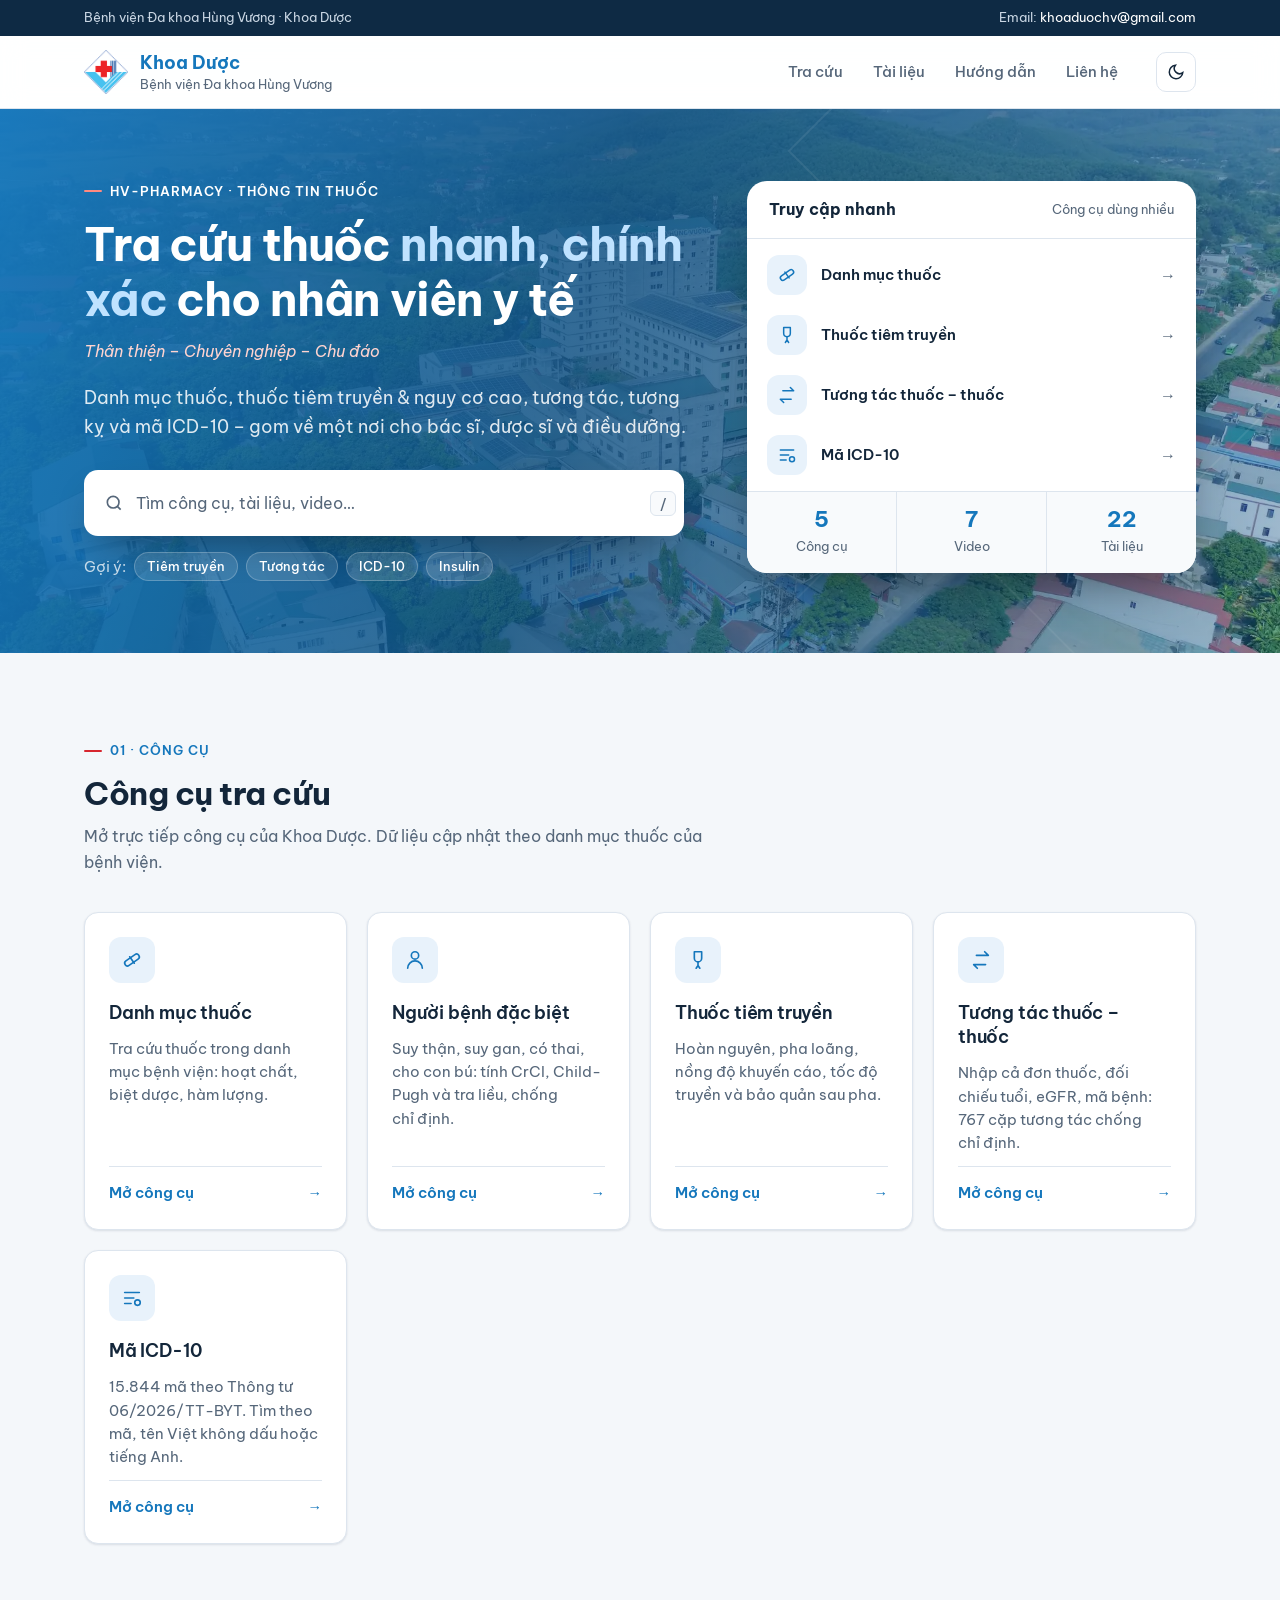
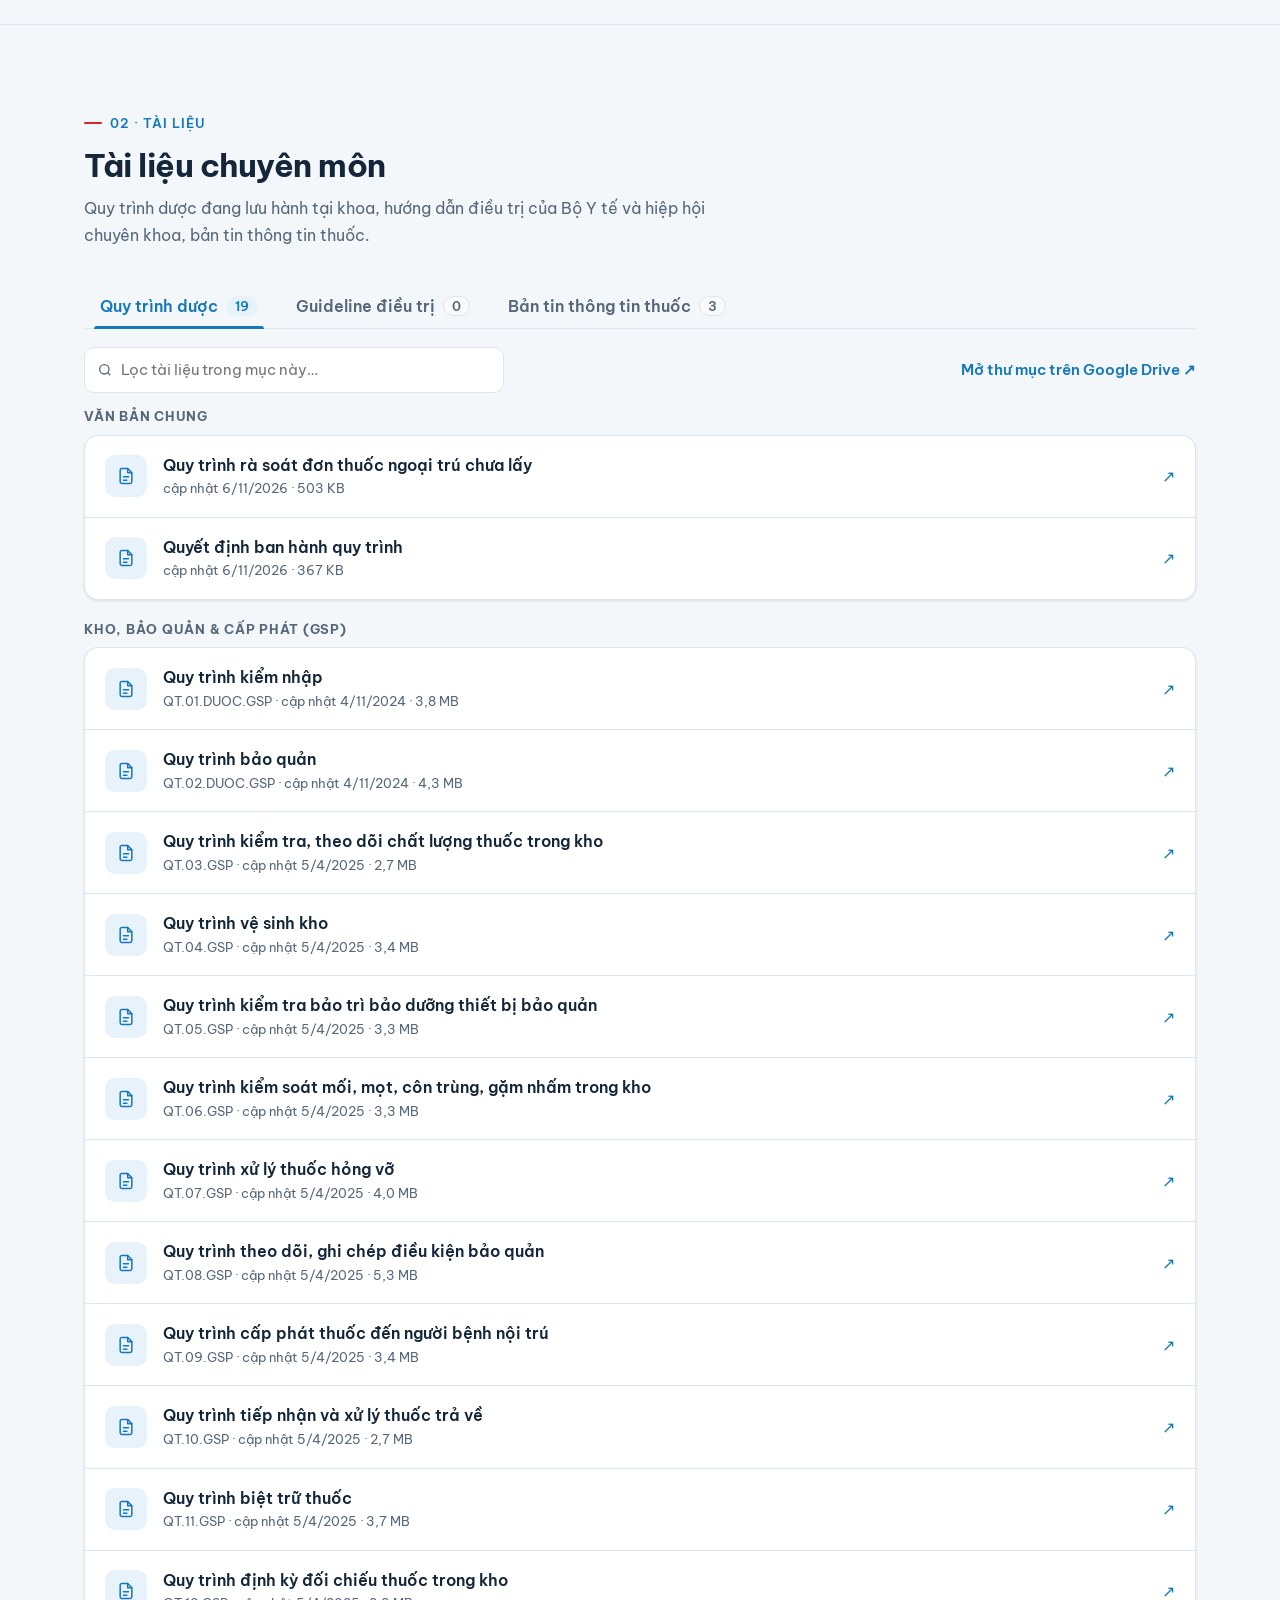
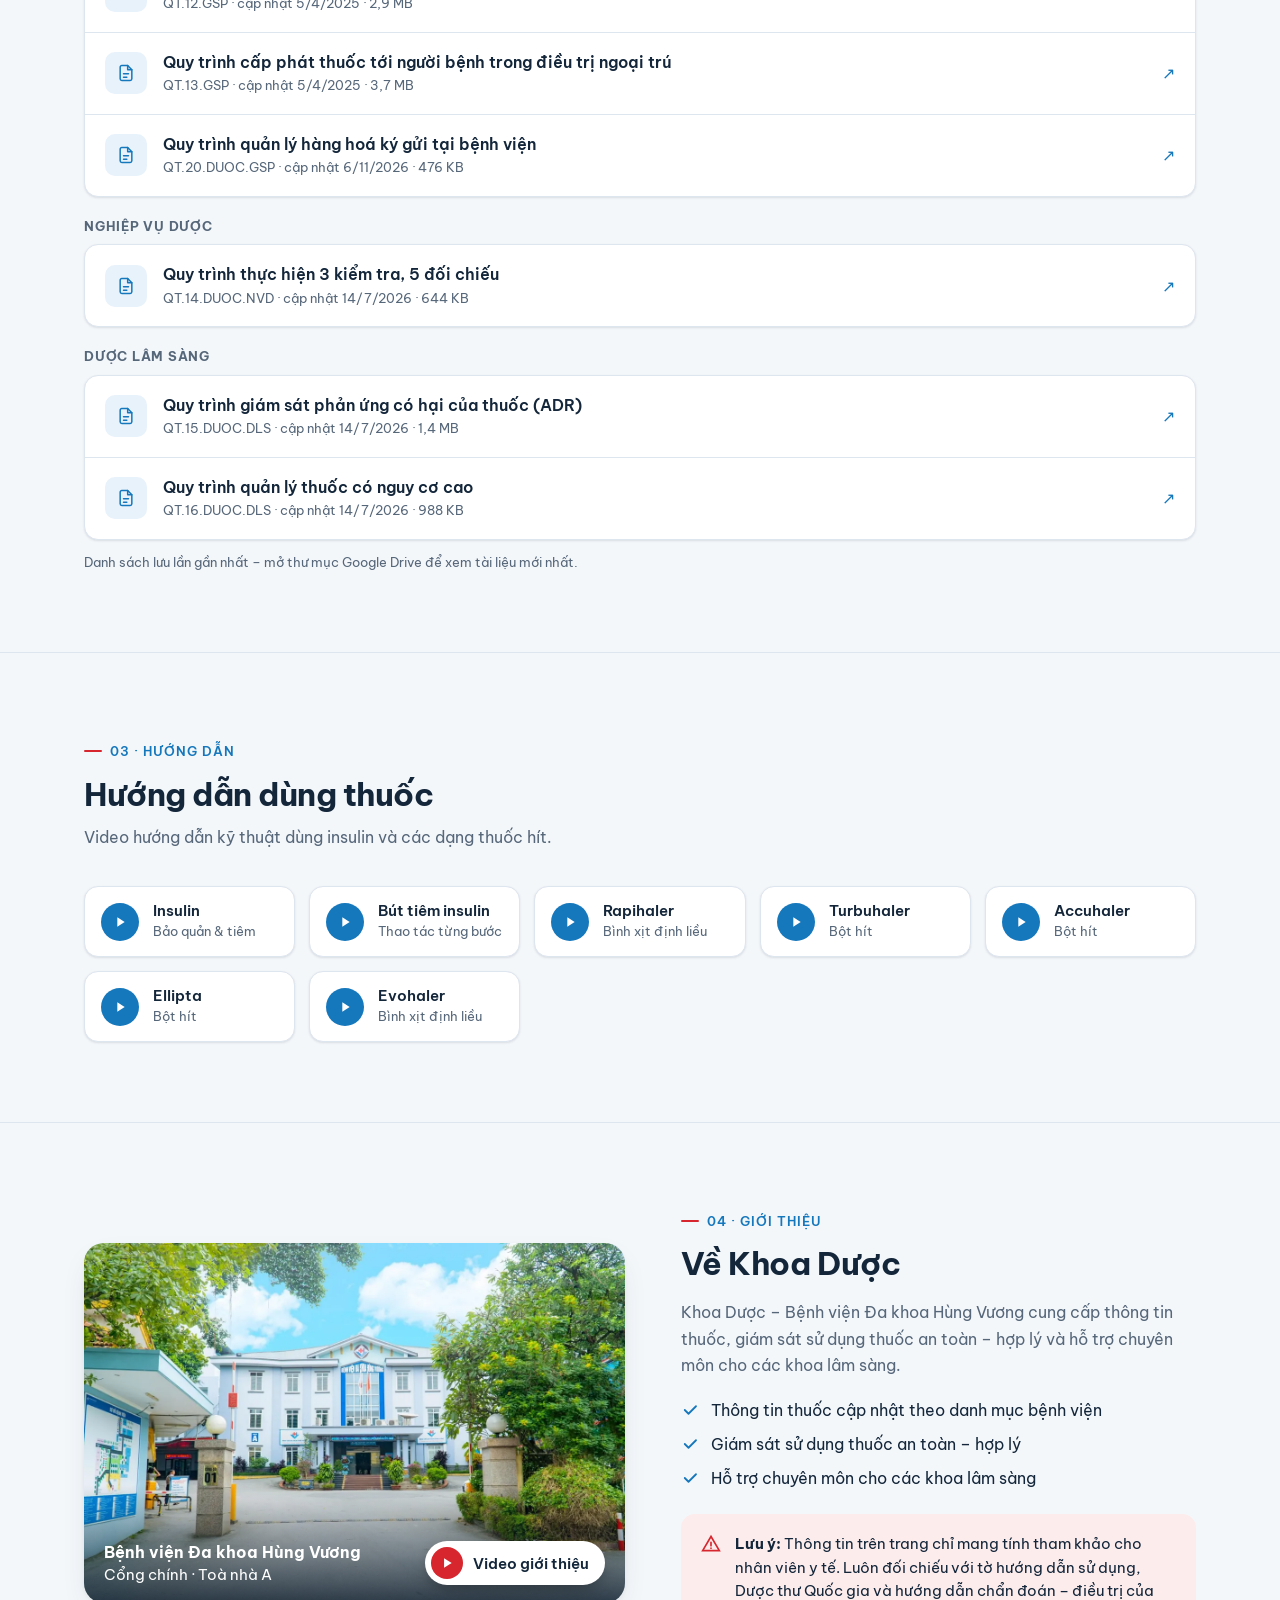
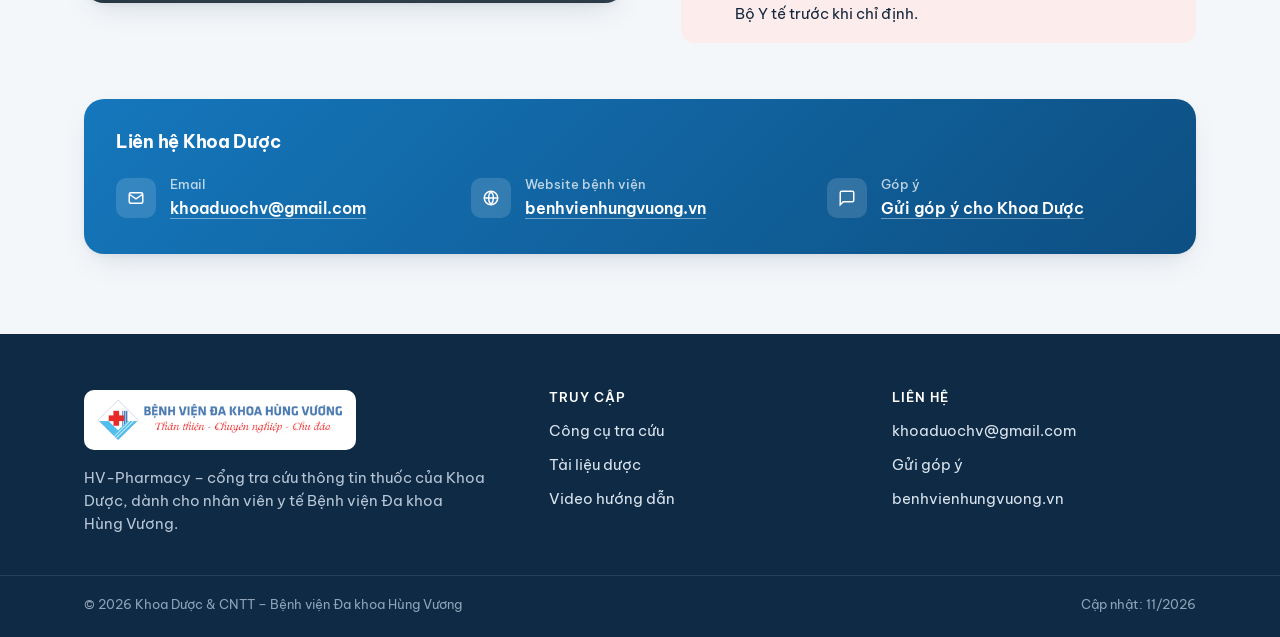
==== commit 28903ca9: "Thêm thẻ Bản tin thông tin thuốc lấy từ thư mục Drive "Thông tin Dược" - API script phiên bản 2 đọc " ====
--- a/index.html
+++ b/index.html
@@ -196,10 +196,8 @@
   {name:"Tương hợp – tương kỵ", desc:"Khả năng phối hợp các thuốc tiêm trong cùng dây truyền, bơm tiêm.", url:"", icon:"flask"}, */
   {name:"Mã ICD-10", desc:"15.844 mã theo Thông tư 06/2026/TT-BYT. Tìm theo mã, tên Việt không dấu hoặc tiếng Anh.", url:"icd10.html", icon:"code", quick:true},
 ];
-const DOCS = [
-  {kind:"Bản tin", name:"Bản tin thông tin thuốc số 1/2025", note:"Khoa Dược · PDF", url:""},
-  {kind:"Danh mục", name:"Danh mục thuốc LASA 2026", note:"Thuốc nhìn giống – đọc giống · PDF", url:""},
-];
+/* Tài liệu không nằm trên Drive (link ngoài) – hiện ở thẻ Bản tin. Để trống nếu không có. */
+const DOCS = [];
 /* Tài liệu từ Google Drive (thư mục của khoaduochv). Khoa chỉ cần thả file PDF vào đúng thư mục.
    TAI_LIEU_API: link /exec của Apps Script "API tai lieu HV-Pharmacy" (tools/api-tai-lieu.gs).
    Để trống → dùng bản danh sách tạm data/tai-lieu.json. */
@@ -207,11 +205,12 @@
 const DOC_TABS = [
   {key:"quy-trinh", ten:"Quy trình dược", thuMuc:"https://drive.google.com/drive/folders/1RI_Y60N3w6CzqMHgUBG38_mYIgDGdWUX"},
   {key:"guideline", ten:"Guideline điều trị", thuMuc:"https://drive.google.com/drive/folders/1zrxNfSoJDxo_HCVU3XYnAjUGEQ9cicet"},
-  {key:"ban-tin", ten:"Bản tin & danh mục"},
+  {key:"ban-tin", ten:"Bản tin thông tin thuốc", thuMuc:"https://drive.google.com/drive/folders/1Fb6xNTXmUHgCfI6PXK6dWdBboqF_zxwf"},
 ];
 /* Tên hiển thị cho file đặt tên không dấu / lộn xộn trên Drive: {id file: ["Tên", "Mã quy trình"]}.
    Tốt nhất đổi tên file trên Drive theo mẫu "QT.01.DUOC.GSP Quy trình kiểm nhập.pdf" rồi xoá dòng tương ứng ở đây. */
 const DOC_TEN = {
+  "1efippis37b3lDk0QKqXlPr10_QZYkixK":["Bản tin thông tin thuốc số 2",""],
   "1vP5ZL5FjGbax2Hvr1uOJi372Jbl8pdlW":["Quy trình rà soát đơn thuốc ngoại trú chưa lấy",""],
   "19uZwEzTNXfBbgQ-GffHU_s_3bwkn1NNz":["Quy trình quản lý hàng hoá ký gửi tại bệnh viện","QT.20.DUOC.GSP"],
   "13bsVkXn_cf5GtJ6pHd1M7ayIaEwKfavI":["Quyết định ban hành quy trình",""],
@@ -268,17 +267,20 @@
   s=s.charAt(0).toUpperCase()+s.slice(1);
   const suf=(code.match(/\.(GSP|NVD|DLS)$/)||[])[1];
   return {...f,code,tenHT:s,so:code?parseInt(code.slice(3)):999,
-    nhom:f.nhomCon||(key==='quy-trinh'?(NHOM_QT[suf]||"Văn bản chung"):"Tài liệu"),
+    nhom:f.nhomCon||(key==='quy-trinh'?(NHOM_QT[suf]||"Văn bản chung"):key==='ban-tin'?nhomBanTin(s):"Tài liệu"),
+    soBT:+((s.match(/số\s*(\d+)/i)||[])[1]||0),
     url:'https://drive.google.com/file/d/'+f.id+'/view'};
 }
 /* Thứ tự nhóm quy trình: văn bản chung → GSP → NVD → DLS; nhóm khác (guideline) theo ABC */
-const nhomRank=g=>{const i=["Văn bản chung",NHOM_QT.GSP,NHOM_QT.NVD,NHOM_QT.DLS].indexOf(g);return i<0?9:i};
+const nhomRank=g=>{const i=["Văn bản chung",NHOM_QT.GSP,NHOM_QT.NVD,NHOM_QT.DLS,"Bản tin thông tin thuốc","Danh mục cảnh báo","Tài liệu thông tin thuốc"].indexOf(g);return i<0?9:i};
+/* Thẻ Bản tin: phân nhóm theo tên file */
+const nhomBanTin=t=>/bản tin/i.test(t)?"Bản tin thông tin thuốc":/danh mục|lasa/i.test(t)?"Danh mục cảnh báo":"Tài liệu thông tin thuốc";
 const fmtDate=s=>{const d=new Date(s);return isNaN(d)?'':d.toLocaleDateString('vi-VN')};
 const fmtSize=kb=>kb>=1024?(kb/1024).toFixed(1).replace('.',',')+' MB':kb+' KB';
 function docItems(key){
-  if(key==='ban-tin') return DOCS.map(x=>({tenHT:x.name,code:'',meta:x.kind+' · '+x.note,url:x.url,nhom:''}));
-  return (DOCDATA[key]||[]).map(f=>{const d=cleanDoc(f,key);d.meta=[d.code,d.capNhat&&('cập nhật '+fmtDate(d.capNhat)),d.kb&&fmtSize(d.kb)].filter(Boolean).join(' · ');return d})
-    .sort((a,b)=>nhomRank(a.nhom)-nhomRank(b.nhom)||a.nhom.localeCompare(b.nhom,'vi')||a.so-b.so||a.tenHT.localeCompare(b.tenHT,'vi'));
+  const ngoai=key==='ban-tin'?DOCS.map(x=>({tenHT:x.name,code:'',meta:x.kind+' · '+x.note,url:x.url,nhom:x.kind,so:999,soBT:0})):[];
+  return ngoai.concat((DOCDATA[key]||[]).map(f=>{const d=cleanDoc(f,key);d.meta=[d.code,d.capNhat&&('cập nhật '+fmtDate(d.capNhat)),d.kb&&fmtSize(d.kb)].filter(Boolean).join(' · ');return d})
+    ).sort((a,b)=>nhomRank(a.nhom)-nhomRank(b.nhom)||a.nhom.localeCompare(b.nhom,'vi')||(b.soBT||0)-(a.soBT||0)||a.so-b.so||(key==='ban-tin'?String(b.capNhat).localeCompare(String(a.capNhat)):0)||a.tenHT.localeCompare(b.tenHT,'vi'));
 }
 function renderDocs(q){
   const k=norm(((q||'')+' '+$('doc-q').value).trim()), ws=k.split(/\s+/).filter(Boolean);
@@ -294,7 +296,7 @@
   }
   const groups=[...new Set(shown.map(x=>x.nhom))];
   $('doc-list').innerHTML=groups.map(g=>`${g?`<h3 class="dgroup">${g}</h3>`:''}<div class="panel"><ul class="list">${shown.filter(x=>x.nhom===g).map(x=>{const tag=x.url?'a':'div';
-    return `<li><${tag}${ext(x.url)}><span class="ico">${svg(ICONS.doc,20)}</span><span><b>${x.tenHT}</b><small>${x.meta}${x.congKhai===false?' · <em class="warn-t">chưa chia sẻ công khai</em>':''}</small></span>${x.url?'<span class="arr">↗</span>':'<span class="state">Đang cập nhật</span>'}</${tag}></li>`}).join('')}</ul></div>`).join('')
+    return `<li><${tag}${ext(x.url)}><span class="ico">${svg(ICONS.doc,20)}</span><span><b>${x.tenHT}${x===shown.find(y=>y.nhom==="Bản tin thông tin thuốc")?' <em class="new-t">Mới nhất</em>':''}</b><small>${x.meta}${x.congKhai===false?' · <em class="warn-t">chưa chia sẻ công khai</em>':''}</small></span>${x.url?'<span class="arr">↗</span>':'<span class="state">Đang cập nhật</span>'}</${tag}></li>`}).join('')}</ul></div>`).join('')
     +(DOC_BAN_TAM&&tab.thuMuc?'<p class="doc-note">Danh sách lưu lần gần nhất – mở thư mục Google Drive để xem tài liệu mới nhất.</p>':'');
   $('docs-empty').style.display=shown.length?'none':'block';
 }
--- a/assets/site.css
+++ b/assets/site.css
@@ -252,6 +252,7 @@
 .doc-wait b{color:var(--ink)}
 .doc-wait a{color:var(--brand)}
 .doc-note{margin-top:12px;font-size:var(--fs-xs);color:var(--muted)}
+.new-t{font-style:normal;font-size:11px;font-weight:700;color:#fff;background:var(--accent);border-radius:99px;padding:1px 8px;margin-left:6px;vertical-align:2px}
 .warn-t{font-style:normal;color:var(--accent);font-weight:600}
 @media (max-width:760px){.tab{padding:10px 12px;font-size:var(--fs-sm)}}
 
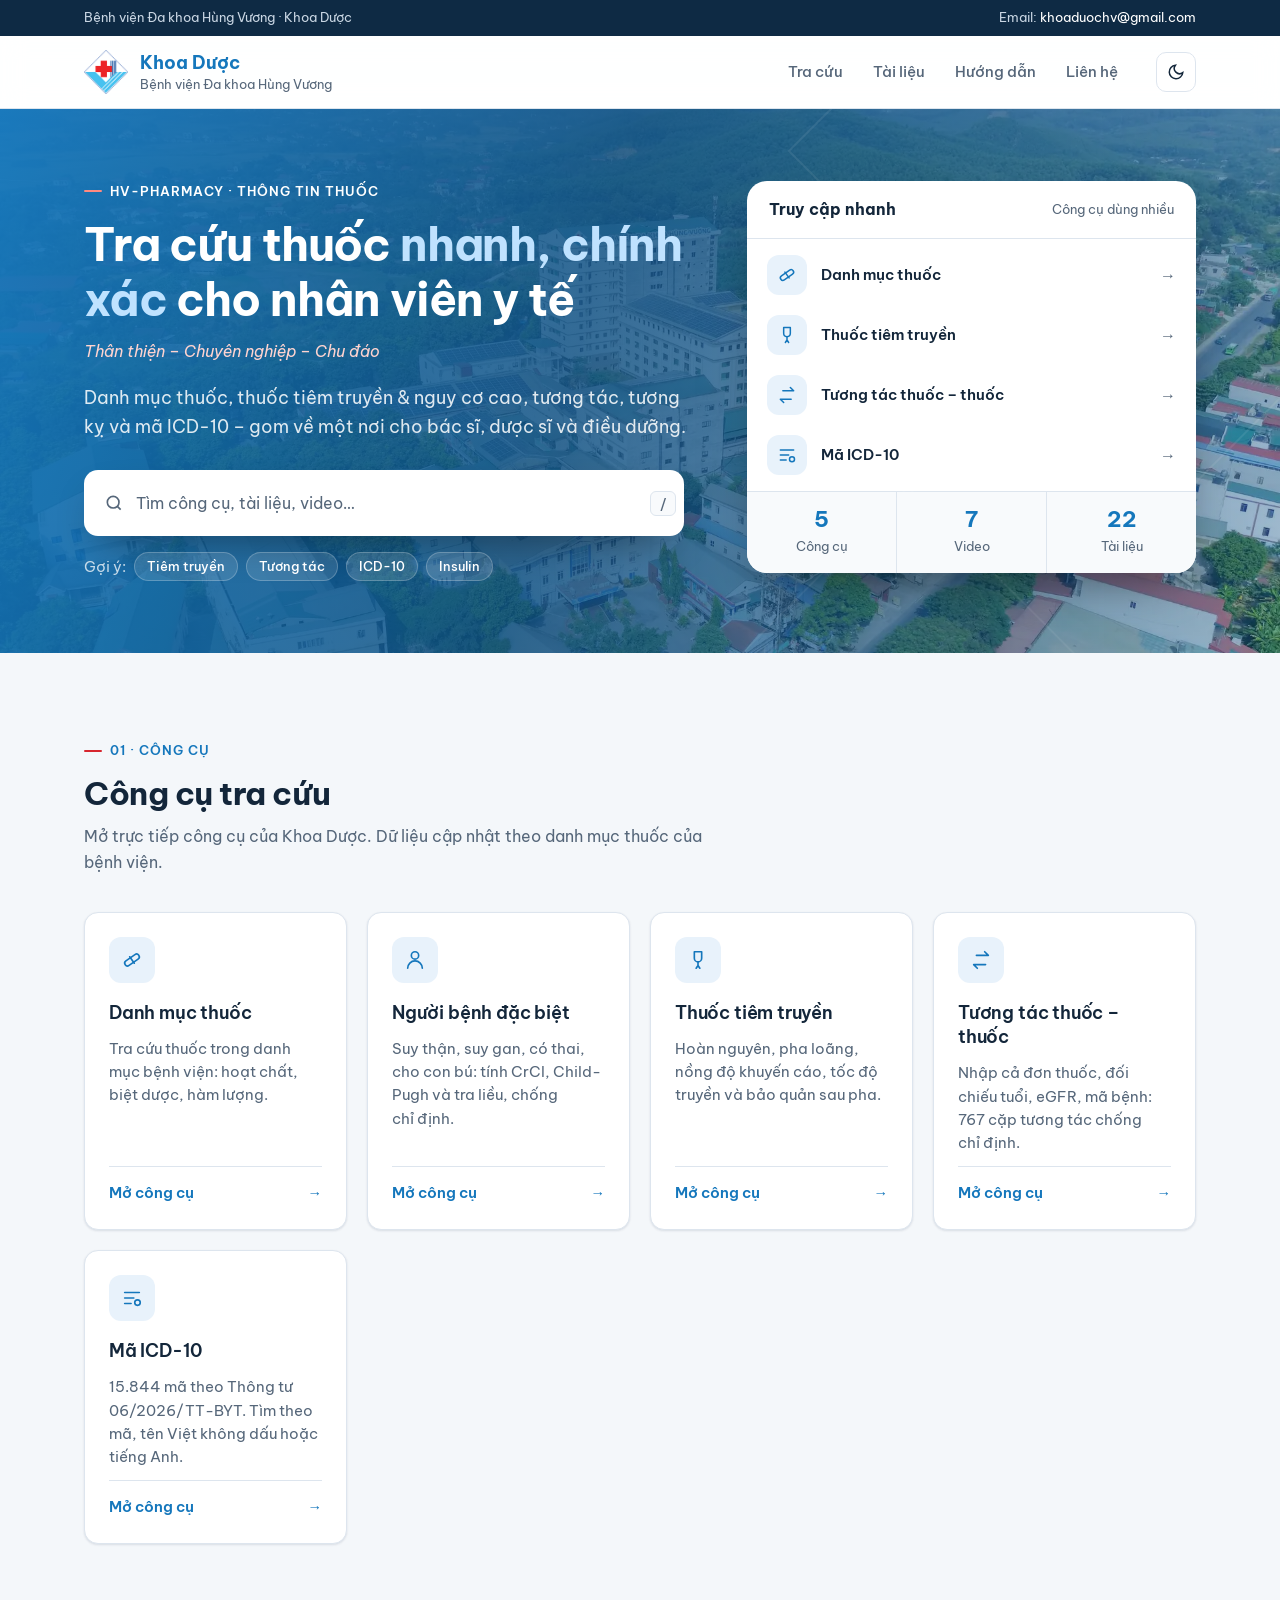
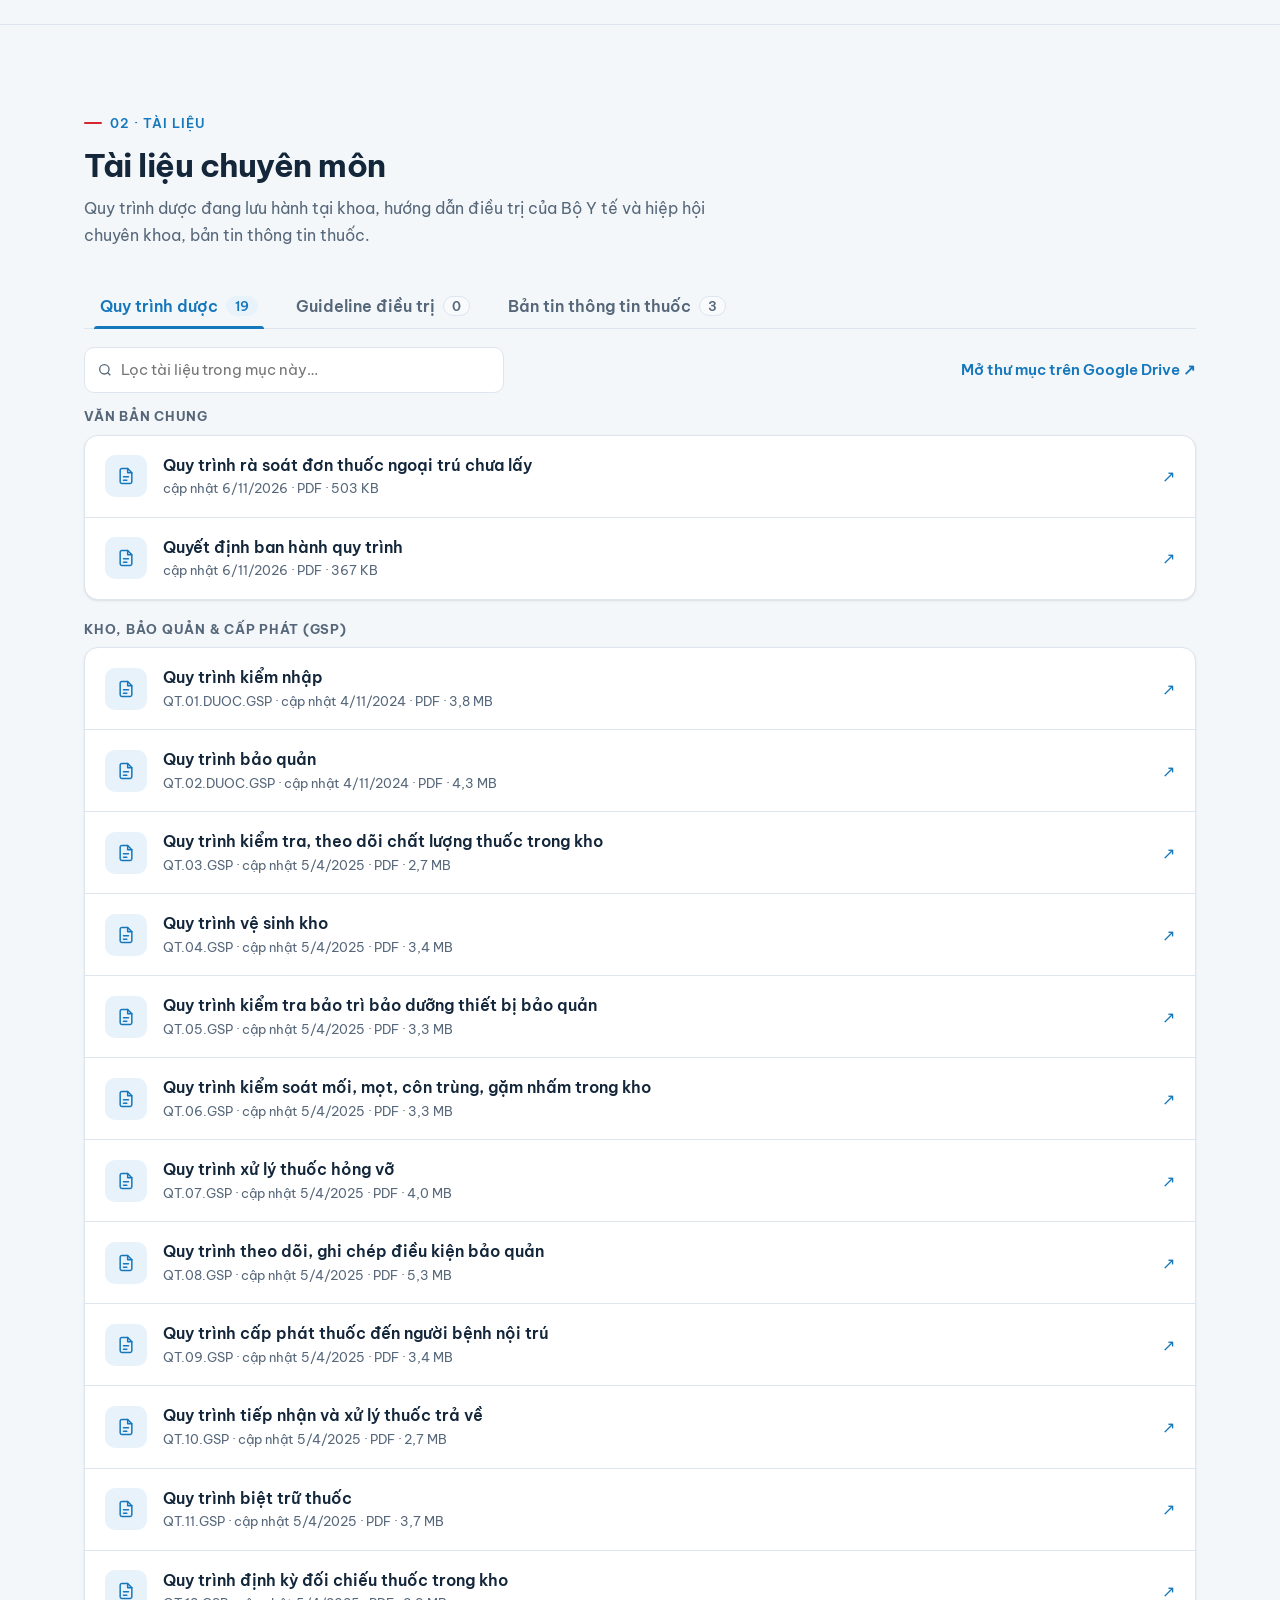
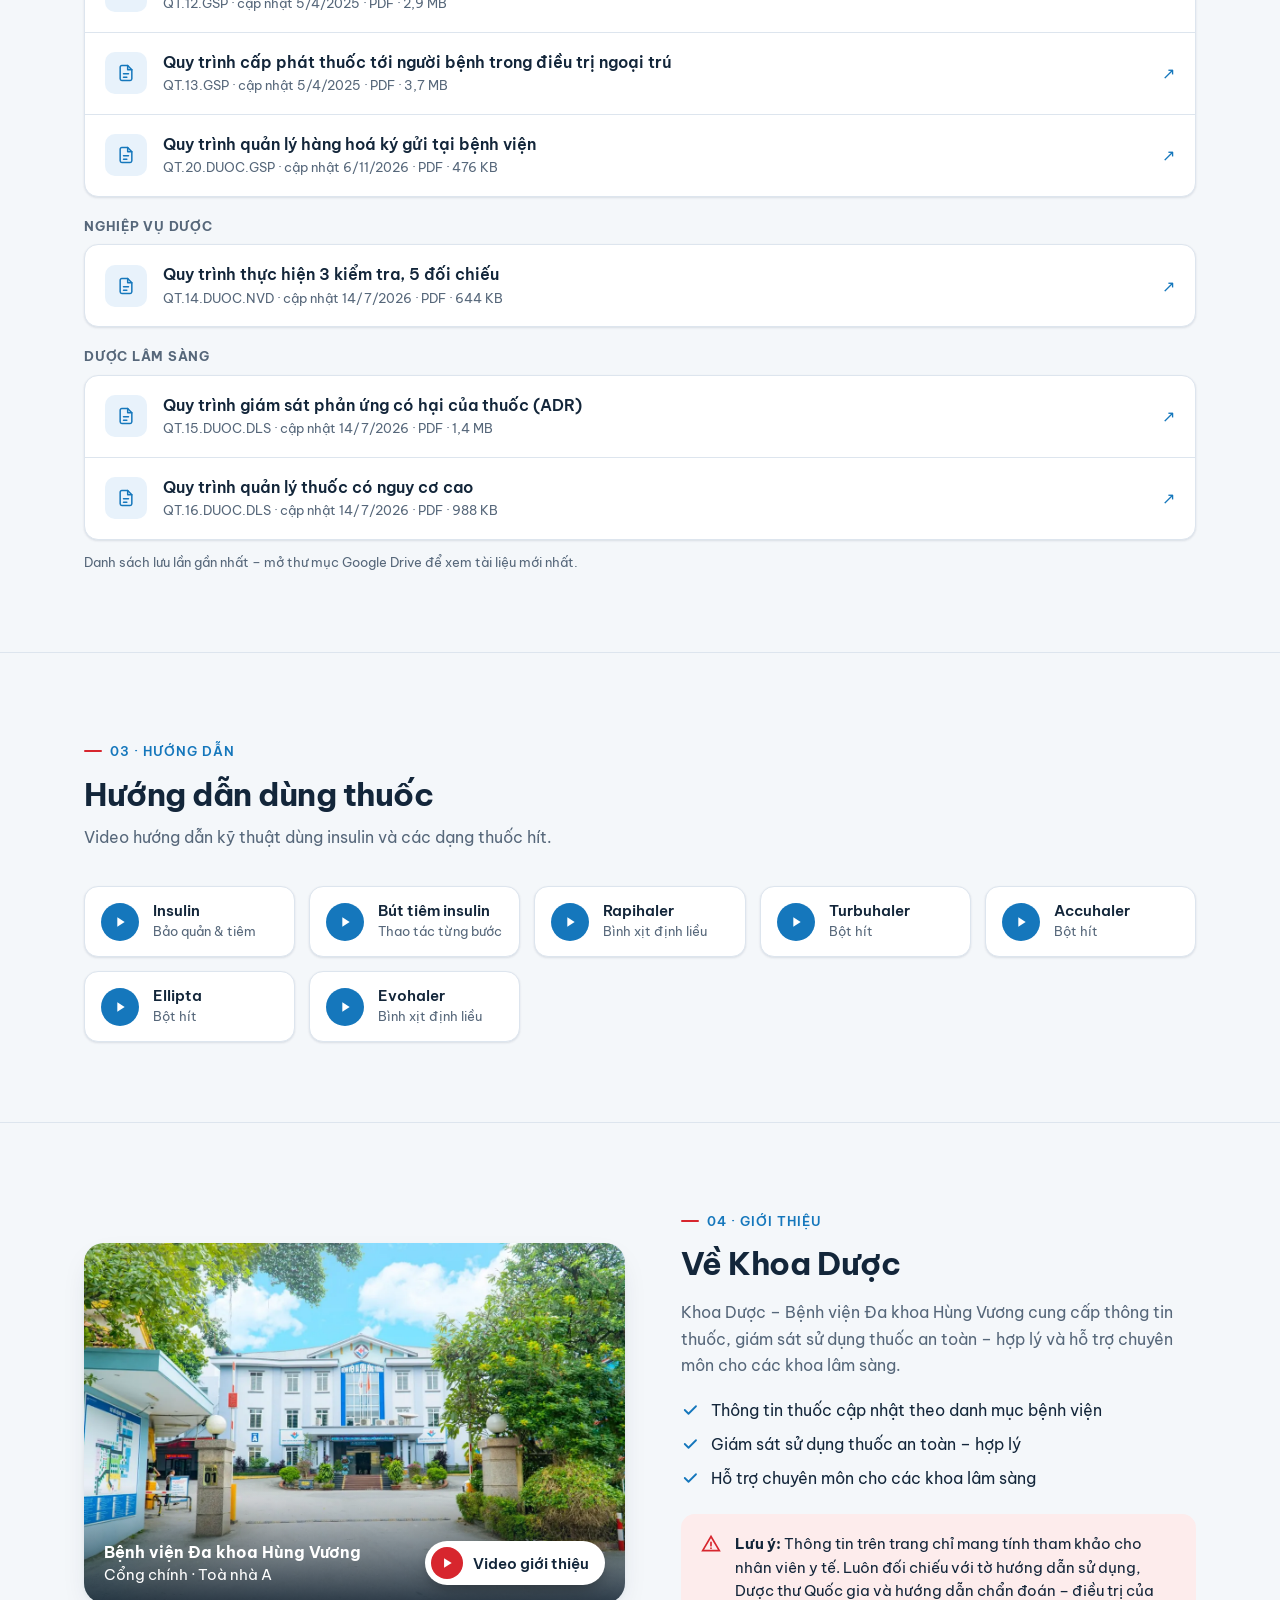
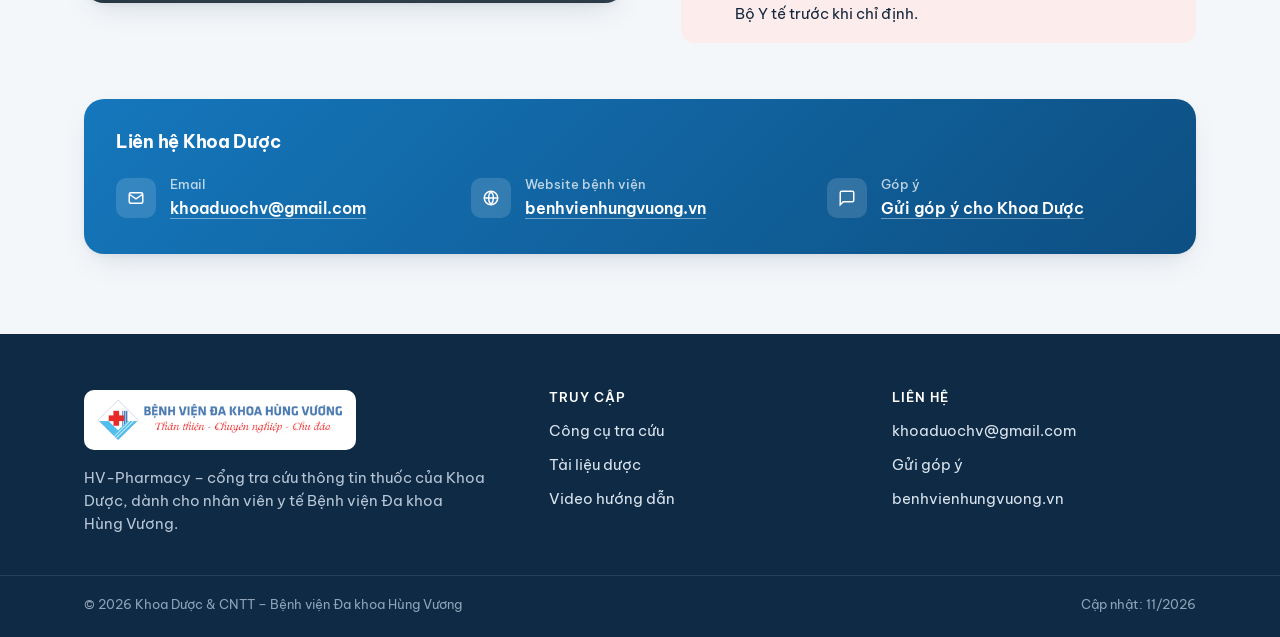
==== commit bb669644: "Guideline BYT: gộp PDF+Word, tên gọn, ngày ban hành - Đọc thư mục "Hướng dẫn của BYT" theo chuyên kh" ====
--- a/index.html
+++ b/index.html
@@ -253,21 +253,26 @@
 const qi=$('q');
 
 /* ---------- Tài liệu (thẻ con) ---------- */
-let DOCDATA={"quy-trinh":[],"guideline":[]}, DOC_BAN_TAM=false;
+let DOCDATA={"quy-trinh":[],"guideline":[]}, DOC_BAN_TAM=false, NGAY_BH={};
 let docTab=(()=>{try{return localStorage.getItem('hv-doc-tab')||'quy-trinh'}catch(e){return 'quy-trinh'}})();
 const NHOM_QT={GSP:"Kho, bảo quản & cấp phát (GSP)",NVD:"Nghiệp vụ dược",DLS:"Dược lâm sàng"};
 /* Làm gọn tên file: bỏ đuôi, số thứ tự, "signed-", "_0001"; tách mã QT.xx… */
 function cleanDoc(f,key){
   let s=f.ten.replace(/(\.(pdf|docx?|xlsx?|pptx?))+$/i,'').replace(/_0001$/,'').replace(/^\d+\.\s*/,'');
-  let code='';
-  const m=s.match(/\bQT[ .]?(\d+)((?:\.[A-Z]{2,6})*)/i);
+  let code='', stt=0;
+  /* Hướng dẫn BYT: "037 - 2187-QĐ-BYT - Hướng dẫn chẩn đoán…" → mã 2187/QĐ-BYT */
+  const b=s.match(/^(\d{1,3}) - ([^ ]+-BYT) - (.+)$/);
+  if(b){stt=+b[1];code=b[2].replace(/-(?=.*-BYT$)/g,'/');s=b[3].replace(/^(về\s+)?(việc\s+)?(ban hành\s+)?(tài liệu chuyên môn\s+)?/i,'');}
+  const m=!b&&s.match(/\bQT[ .]?(\d+)((?:\.[A-Z]{2,6})*)/i);
   if(m){code=('QT.'+m[1].padStart(2,'0')+m[2]).toUpperCase();s=s.replace(m[0],'');}
   s=s.replace(/signed-/gi,'').replace(/\(\s*\)/g,'').replace(/_/g,' ').replace(/^[\s.\-–]+|[\s.\-–]+$/g,'').replace(/,(?=\S)/g,', ').replace(/\s{2,}/g,' ');
   const ov=DOC_TEN[f.id]; if(ov){s=ov[0];if(ov[1])code=ov[1];}
   s=s.charAt(0).toUpperCase()+s.slice(1);
   const suf=(code.match(/\.(GSP|NVD|DLS)$/)||[])[1];
-  return {...f,code,tenHT:s,so:code?parseInt(code.slice(3)):999,
-    nhom:f.nhomCon||(key==='quy-trinh'?(NHOM_QT[suf]||"Văn bản chung"):key==='ban-tin'?nhomBanTin(s):"Tài liệu"),
+  /* Ngày ban hành: tra theo STT trong data/huong-dan-byt.json (kiểm tra khớp số hiệu) */
+  const bh=stt&&NGAY_BH[stt], ngayBH=bh&&bh[0].split('/')[0]===code.split('/')[0]?bh[1]:'';
+  return {...f,code,tenHT:s,ngayBH,ngayISO:ngayBH?ngayBH.split('/').reverse().join('-'):'',so:stt||(/^QT/.test(code)?parseInt(code.slice(3)):999),
+    nhom:f.nhomCon?f.nhomCon.replace(/^Hướng dẫn của BYT\b/,'Bộ Y tế').replace(/ \/ /g,' · '):(key==='quy-trinh'?(NHOM_QT[suf]||"Văn bản chung"):key==='ban-tin'?nhomBanTin(s):"Tài liệu"),
     soBT:+((s.match(/số\s*(\d+)/i)||[])[1]||0),
     url:'https://drive.google.com/file/d/'+f.id+'/view'};
 }
@@ -279,8 +284,19 @@
 const fmtSize=kb=>kb>=1024?(kb/1024).toFixed(1).replace('.',',')+' MB':kb+' KB';
 function docItems(key){
   const ngoai=key==='ban-tin'?DOCS.map(x=>({tenHT:x.name,code:'',meta:x.kind+' · '+x.note,url:x.url,nhom:x.kind,so:999,soBT:0})):[];
-  return ngoai.concat((DOCDATA[key]||[]).map(f=>{const d=cleanDoc(f,key);d.meta=[d.code,d.capNhat&&('cập nhật '+fmtDate(d.capNhat)),d.kb&&fmtSize(d.kb)].filter(Boolean).join(' · ');return d})
-    ).sort((a,b)=>nhomRank(a.nhom)-nhomRank(b.nhom)||a.nhom.localeCompare(b.nhom,'vi')||(b.soBT||0)-(a.soBT||0)||a.so-b.so||(key==='ban-tin'?String(b.capNhat).localeCompare(String(a.capNhat)):0)||a.tenHT.localeCompare(b.tenHT,'vi'));
+  /* Chỉ hiện tài liệu (PDF, Word, Google Docs…) – bỏ CSV/Excel/ảnh. Cùng tên có cả PDF và Word → gộp 1 dòng (mở PDF, kèm nút Word). */
+  const LOAI=/pdf|wordprocessing|msword|google-apps\.(document|presentation)|presentation/;
+  const byKey=new Map();
+  for(const f of (DOCDATA[key]||[]).filter(f=>LOAI.test(f.loai||'application/pdf'))){
+    const d=cleanDoc(f,key), isW=/word/.test(f.loai||''), k=d.nhom+'|'+d.tenHT+'|'+d.code;
+    const o=byKey.get(k);
+    if(!o){d.fmt=isW?'Word':(/pdf/.test(f.loai||'pdf')?'PDF':'');byKey.set(k,d);continue}
+    if(isW&&!o.altUrl&&o.fmt!=='Word'){o.altUrl=d.url;o.fmt='PDF + Word'}
+    else if(!isW&&o.fmt==='Word'){d.altUrl=o.url;d.fmt='PDF + Word';byKey.set(k,d)}
+  }
+  const ds=[...byKey.values()].map(d=>{d.meta=[d.code,d.ngayBH?'ban hành '+d.ngayBH:(d.capNhat&&('cập nhật '+fmtDate(d.capNhat))),d.fmt,d.kb&&fmtSize(d.kb)].filter(Boolean).join(' · ');return d});
+  /* trong 1 nhóm: văn bản ban hành mới nhất lên đầu */
+  return ngoai.concat(ds).sort((a,b)=>nhomRank(a.nhom)-nhomRank(b.nhom)||a.nhom.localeCompare(b.nhom,'vi')||(b.ngayISO||'').localeCompare(a.ngayISO||'')||(b.soBT||0)-(a.soBT||0)||a.so-b.so||(key==='ban-tin'?String(b.capNhat).localeCompare(String(a.capNhat)):0)||a.tenHT.localeCompare(b.tenHT,'vi'));
 }
 function renderDocs(q){
   const k=norm(((q||'')+' '+$('doc-q').value).trim()), ws=k.split(/\s+/).filter(Boolean);
@@ -296,7 +312,7 @@
   }
   const groups=[...new Set(shown.map(x=>x.nhom))];
   $('doc-list').innerHTML=groups.map(g=>`${g?`<h3 class="dgroup">${g}</h3>`:''}<div class="panel"><ul class="list">${shown.filter(x=>x.nhom===g).map(x=>{const tag=x.url?'a':'div';
-    return `<li><${tag}${ext(x.url)}><span class="ico">${svg(ICONS.doc,20)}</span><span><b>${x.tenHT}${x===shown.find(y=>y.nhom==="Bản tin thông tin thuốc")?' <em class="new-t">Mới nhất</em>':''}</b><small>${x.meta}${x.congKhai===false?' · <em class="warn-t">chưa chia sẻ công khai</em>':''}</small></span>${x.url?'<span class="arr">↗</span>':'<span class="state">Đang cập nhật</span>'}</${tag}></li>`}).join('')}</ul></div>`).join('')
+    return `<li${x.altUrl?' class="has-alt"':''}>${x.altUrl?`<a class="alt"${ext(x.altUrl)} aria-label="Bản Word: ${x.tenHT}">Word</a>`:''}<${tag}${ext(x.url)}><span class="ico">${svg(ICONS.doc,20)}</span><span><b>${x.tenHT}${x===shown.find(y=>y.nhom==="Bản tin thông tin thuốc")?' <em class="new-t">Mới nhất</em>':''}</b><small>${x.meta}${x.congKhai===false?' · <em class="warn-t">chưa chia sẻ công khai</em>':''}</small></span>${x.url?'<span class="arr">↗</span>':'<span class="state">Đang cập nhật</span>'}</${tag}></li>`}).join('')}</ul></div>`).join('')
     +(DOC_BAN_TAM&&tab.thuMuc?'<p class="doc-note">Danh sách lưu lần gần nhất – mở thư mục Google Drive để xem tài liệu mới nhất.</p>':'');
   $('docs-empty').style.display=shown.length?'none':'block';
 }
@@ -304,6 +320,8 @@
 $('doc-tabs').addEventListener('keydown',e=>{if(!/Arrow(Left|Right)/.test(e.key))return;const i=DOC_TABS.findIndex(t=>t.key===docTab),n=(i+(e.key==='ArrowRight'?1:-1)+DOC_TABS.length)%DOC_TABS.length;docTab=DOC_TABS[n].key;renderDocs(qi.value);$('doc-tabs').children[n].focus()});
 $('doc-q').addEventListener('input',()=>renderDocs(qi.value));
 async function loadDocs(){
+  /* ngày ban hành hướng dẫn BYT (tĩnh, nhỏ) – tải song song, có thì vẽ lại */
+  fetch('data/huong-dan-byt.json').then(r=>r.json()).then(d=>{NGAY_BH=d.stt||{};renderDocs(qi.value)}).catch(()=>{});
   const apply=d=>{DOCDATA=d.nhom||DOCDATA;DOC_BAN_TAM=!!d.banTam;$('n-docs').textContent=Object.values(DOCDATA).reduce((a,x)=>a+x.length,0)+DOCS.filter(x=>x.url).length;renderDocs(qi.value)};
   let cached=null;try{cached=JSON.parse(localStorage.getItem('hv-docs-v1')||'null')}catch(e){}
   if(cached)apply(cached);
--- a/assets/site.css
+++ b/assets/site.css
@@ -247,6 +247,16 @@
 .dgroup{font-size:var(--fs-xs);font-weight:700;letter-spacing:.06em;text-transform:uppercase;color:var(--muted);margin:22px 0 10px}
 #doc-list .dgroup:first-child{margin-top:0}
 #doc-list .list .ico{background:var(--tint);color:var(--brand)}
+/* Tài liệu có cả PDF và Word: dòng mở PDF, nút nhỏ "Word" bên phải */
+#doc-list .has-alt{position:relative}
+#doc-list .has-alt>a:not(.alt)>span:nth-child(2){margin-right:76px}
+#doc-list .list a.alt{position:absolute;right:52px;top:50%;transform:translateY(-50%);z-index:1;display:inline-block;padding:3px 10px;border:1px solid var(--line);border-radius:99px;background:var(--surface);font-size:var(--fs-xs);font-weight:600;color:var(--brand)}
+#doc-list .list a.alt:hover{background:var(--tint);border-color:var(--brand)}
+@media (max-width:560px){
+  #doc-list .has-alt>a:not(.alt){padding-bottom:50px}
+  #doc-list .has-alt>a:not(.alt)>span:nth-child(2){margin-right:0}
+  #doc-list .list a.alt{top:auto;bottom:16px;transform:none;right:auto;left:78px}
+}
 .doc-wait{display:flex;gap:14px;align-items:flex-start;padding:22px;border:1px dashed var(--line);border-radius:var(--r);color:var(--muted);line-height:1.65;background:var(--surface)}
 .doc-wait svg{flex:none;color:var(--brand)}
 .doc-wait b{color:var(--ink)}
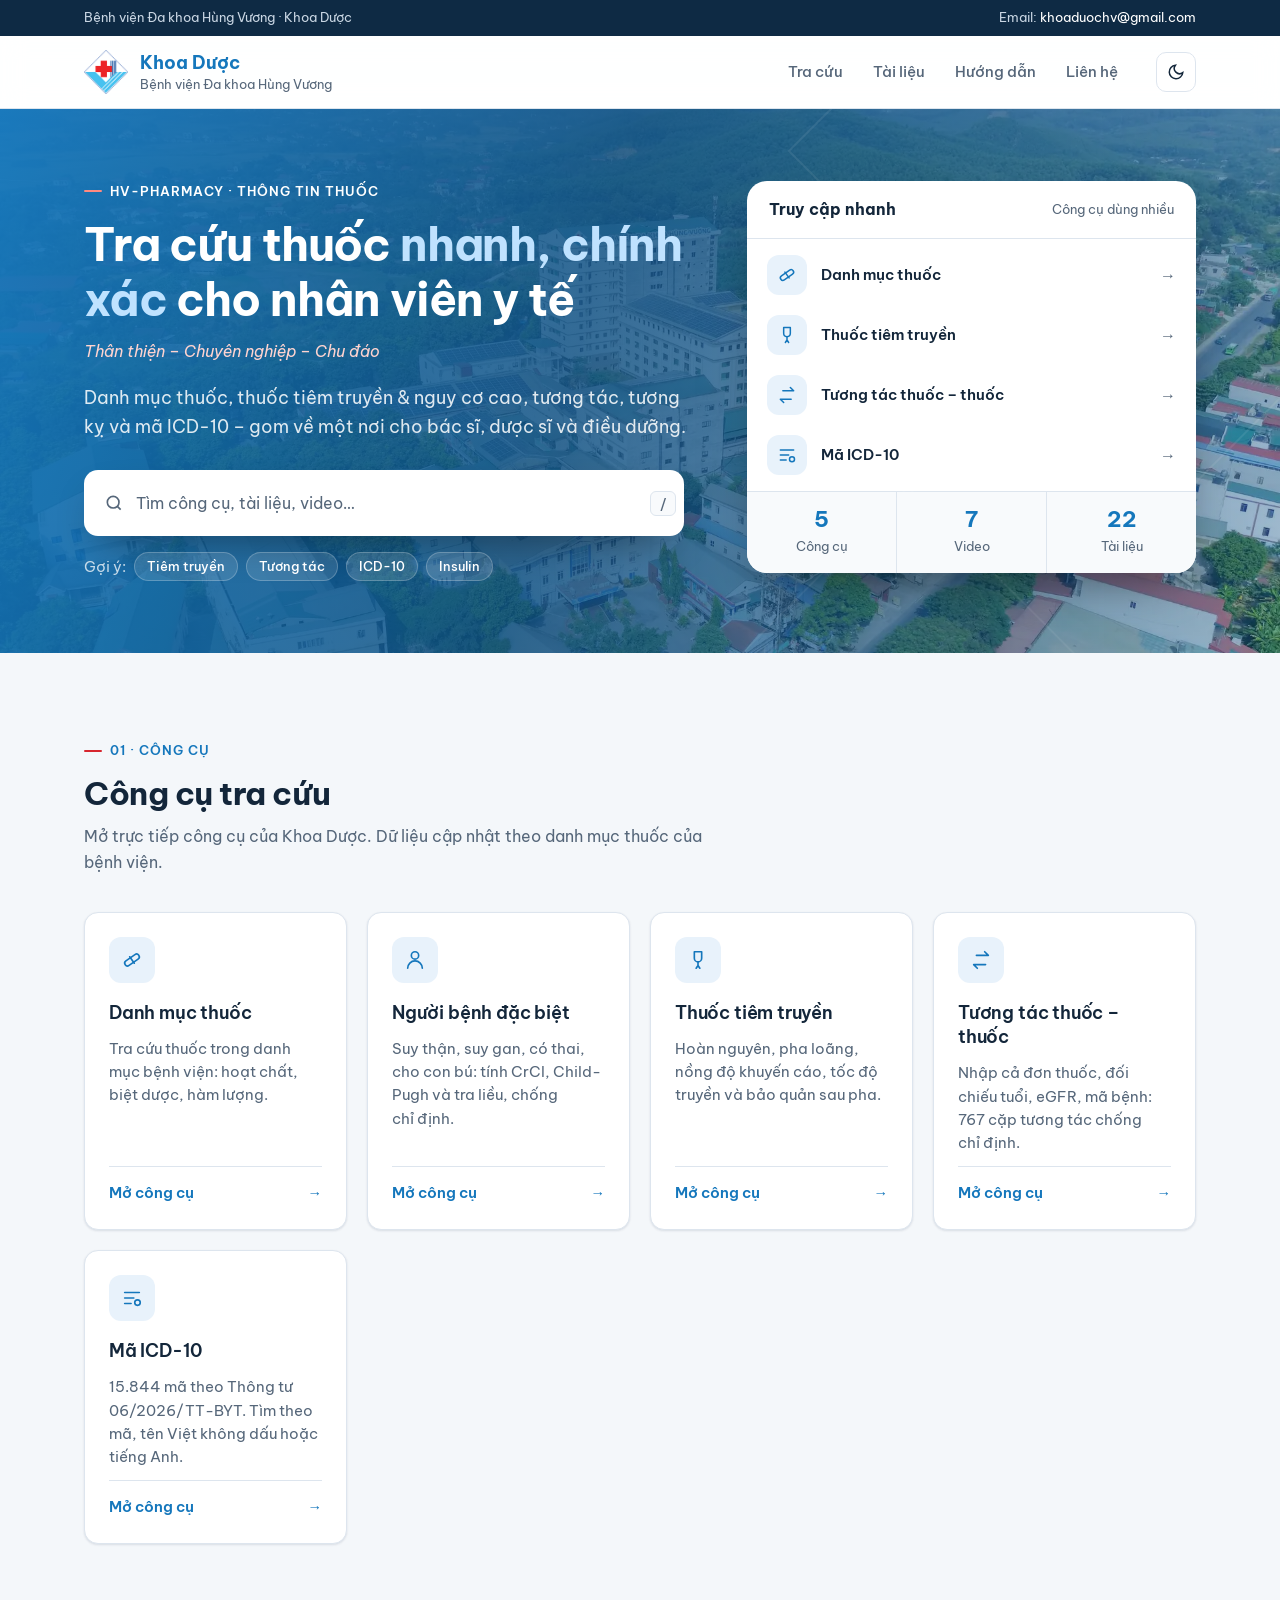
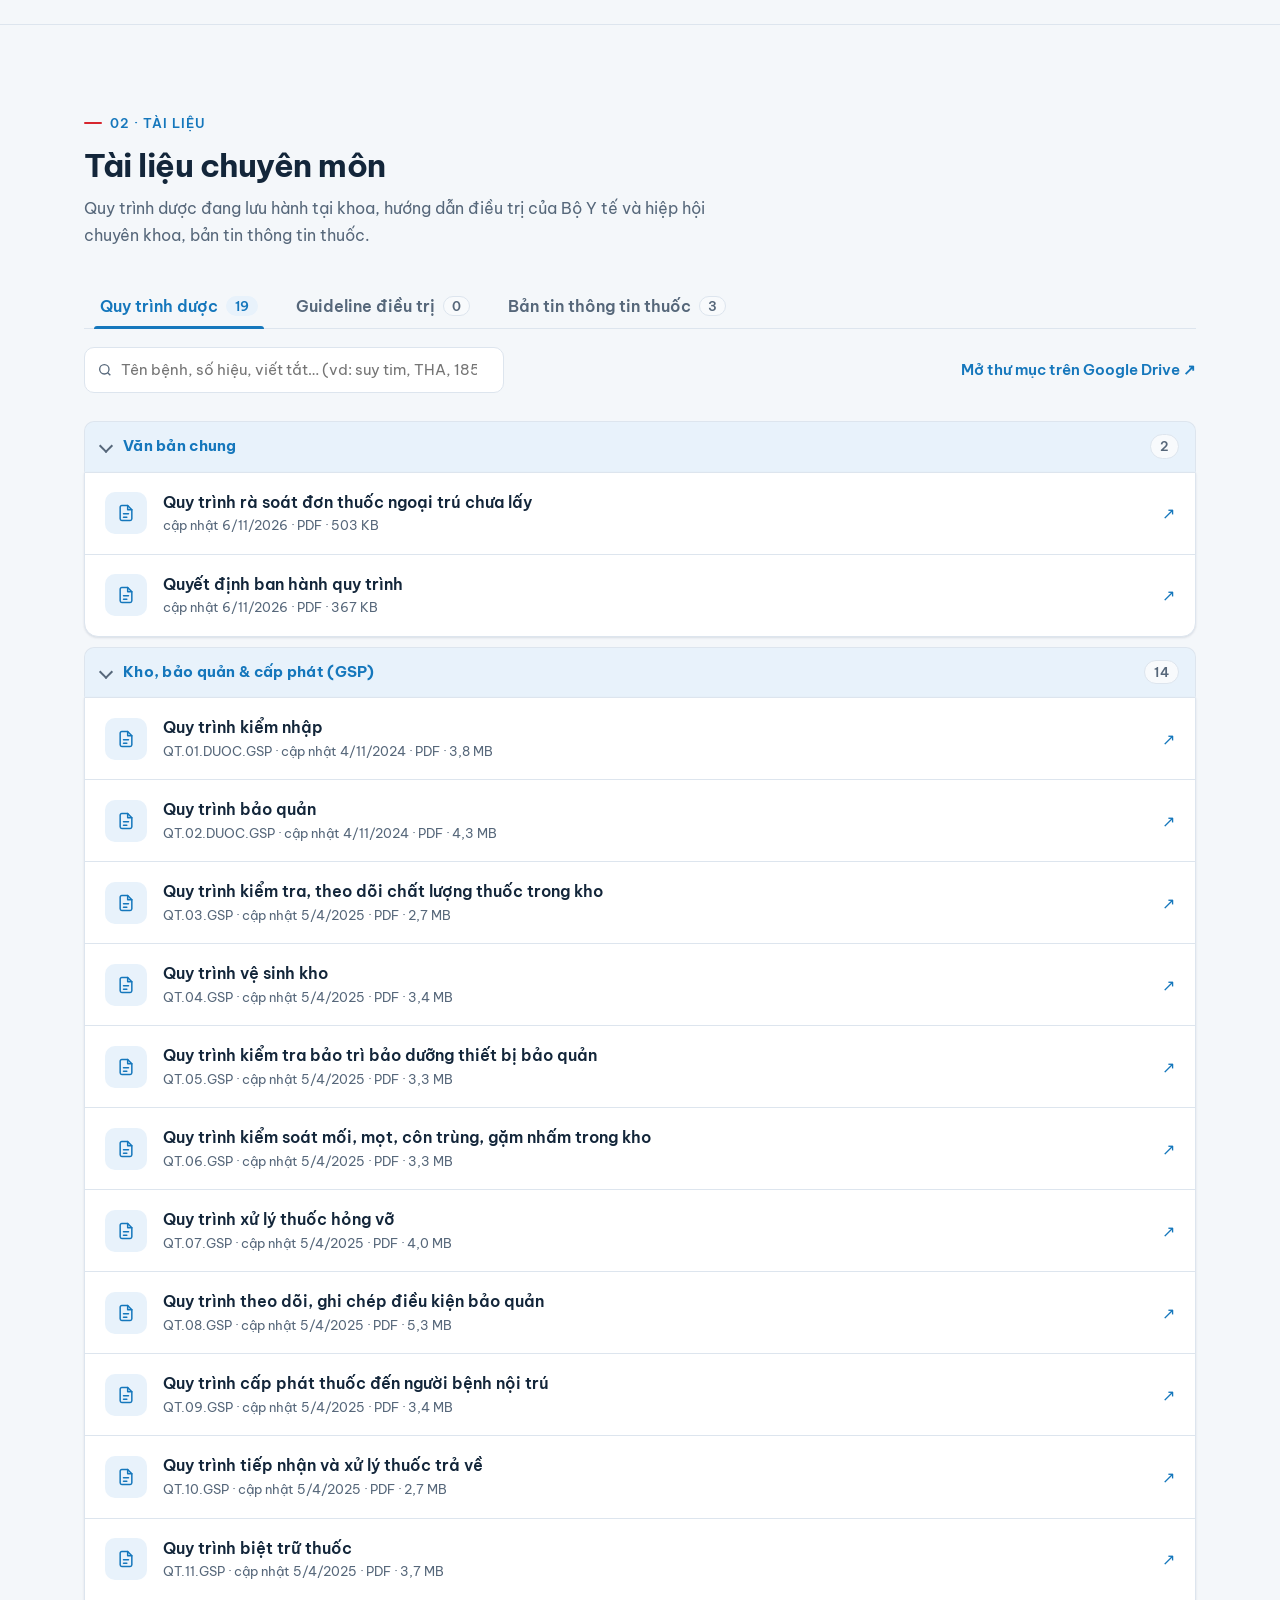
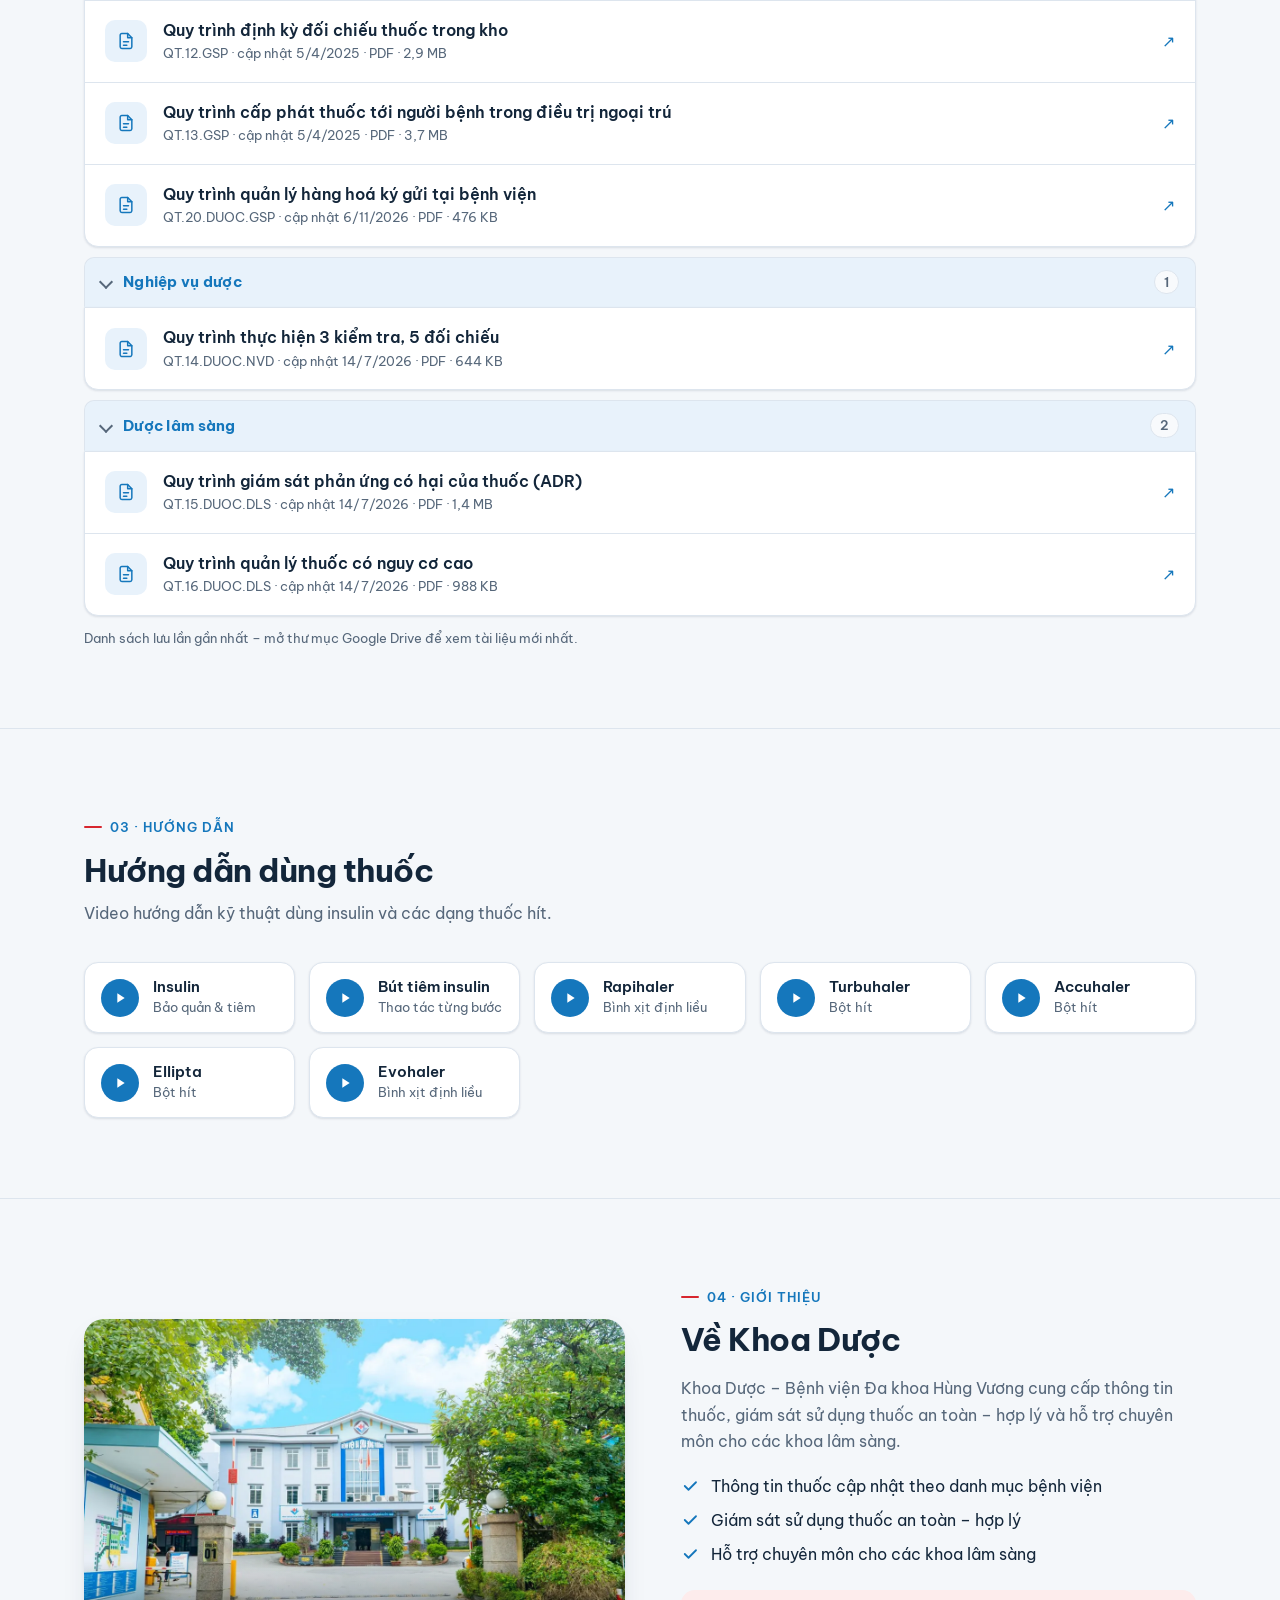
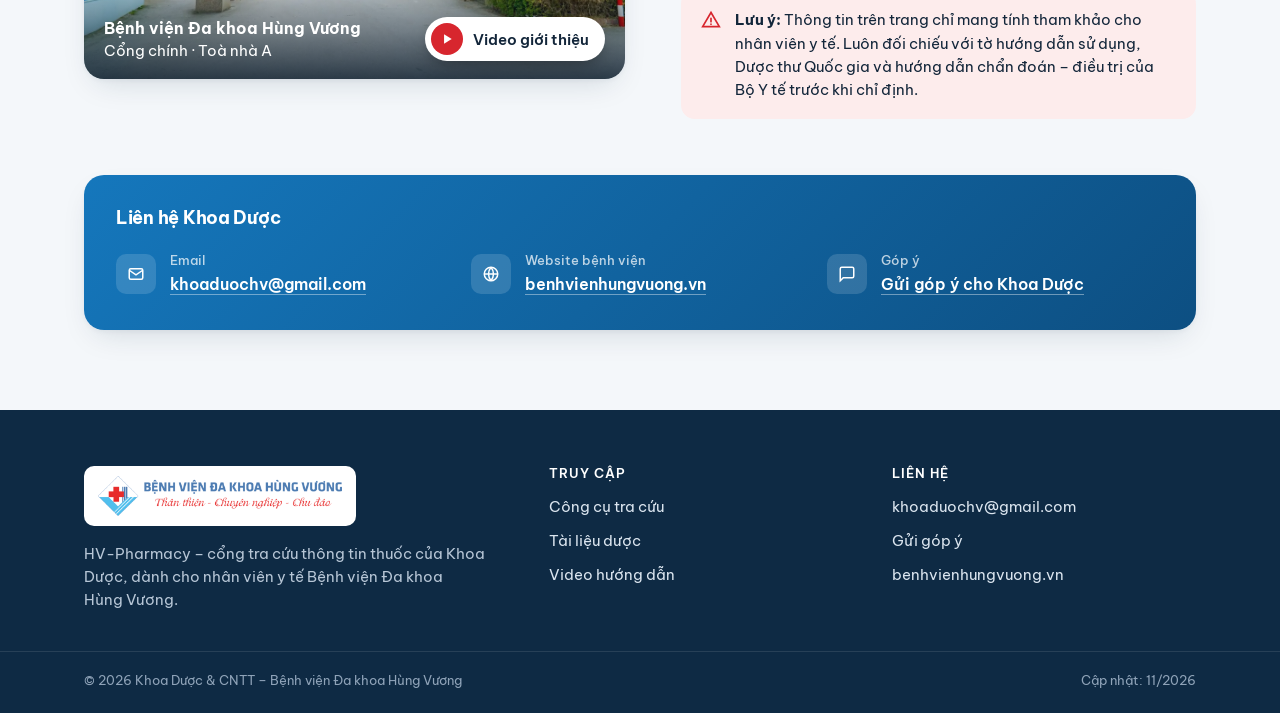
==== commit 7155e4db: "Guideline: gộp 3 nguồn, nhóm theo chuyên khoa, lọc nguồn, tìm viết tắt - Đọc thêm "Hướng dẫn bộ y tế" ====
--- a/index.html
+++ b/index.html
@@ -94,9 +94,10 @@
       </div>
       <div class="tabs" role="tablist" aria-label="Loại tài liệu" id="doc-tabs"></div>
       <div class="doc-tools">
-        <label class="doc-q"><svg width="16" height="16" viewBox="0 0 24 24" fill="none" stroke="currentColor" stroke-width="2" aria-hidden="true"><circle cx="11" cy="11" r="7"/><path d="m20 20-4-4"/></svg><input id="doc-q" type="search" placeholder="Lọc tài liệu trong mục này…" autocomplete="off"></label>
+        <label class="doc-q"><svg width="16" height="16" viewBox="0 0 24 24" fill="none" stroke="currentColor" stroke-width="2" aria-hidden="true"><circle cx="11" cy="11" r="7"/><path d="m20 20-4-4"/></svg><input id="doc-q" type="search" placeholder="Tên bệnh, số hiệu, viết tắt… (vd: suy tim, THA, 1857)" autocomplete="off"></label>
         <a id="doc-folder" class="doc-folder" target="_blank" rel="noopener" hidden>Mở thư mục trên Google Drive ↗</a>
       </div>
+      <div class="doc-src" id="doc-src" role="group" aria-label="Lọc theo nguồn" hidden></div>
       <div id="doc-list" role="tabpanel" aria-live="polite"></div>
       <div class="empty" id="docs-empty">Không có tài liệu khớp từ khoá.</div>
     </div>
@@ -210,6 +211,8 @@
 /* Tên hiển thị cho file đặt tên không dấu / lộn xộn trên Drive: {id file: ["Tên", "Mã quy trình"]}.
    Tốt nhất đổi tên file trên Drive theo mẫu "QT.01.DUOC.GSP Quy trình kiểm nhập.pdf" rồi xoá dòng tương ứng ở đây. */
 const DOC_TEN = {
+  "1hRXXZVLqBYhbKshS0GcjaQLR31TtmAFM":["Khuyến cáo của Hội Tim mạch học Việt Nam",""],
+  "1Pt15DkkjVmZHsNGg7-Blfwn6I33W3So9":["Hướng dẫn chẩn đoán và điều trị rối loạn chuyển hoá lipid",""],
   "1efippis37b3lDk0QKqXlPr10_QZYkixK":["Bản tin thông tin thuốc số 2",""],
   "1vP5ZL5FjGbax2Hvr1uOJi372Jbl8pdlW":["Quy trình rà soát đơn thuốc ngoại trú chưa lấy",""],
   "19uZwEzTNXfBbgQ-GffHU_s_3bwkn1NNz":["Quy trình quản lý hàng hoá ký gửi tại bệnh viện","QT.20.DUOC.GSP"],
@@ -253,76 +256,151 @@
 const qi=$('q');
 
 /* ---------- Tài liệu (thẻ con) ---------- */
-let DOCDATA={"quy-trinh":[],"guideline":[]}, DOC_BAN_TAM=false, NGAY_BH={};
+let DOCDATA={"quy-trinh":[],"guideline":[]}, DOC_BAN_TAM=false, BYT={}, BYT_DS=[];
 let docTab=(()=>{try{return localStorage.getItem('hv-doc-tab')||'quy-trinh'}catch(e){return 'quy-trinh'}})();
+let docSrc='all';                 /* thẻ Guideline: lọc nguồn all | byt | hh */
+const docOpen=new Set();          /* nhóm chuyên khoa người dùng đã mở */
 const NHOM_QT={GSP:"Kho, bảo quản & cấp phát (GSP)",NVD:"Nghiệp vụ dược",DLS:"Dược lâm sàng"};
-/* Làm gọn tên file: bỏ đuôi, số thứ tự, "signed-", "_0001"; tách mã QT.xx… */
+const NGUON={byt:"Bộ Y tế",hh:"Hiệp hội"};
+/* Viết tắt trong tên file → chữ đầy đủ (so khớp cả từ, không phân biệt hoa thường) */
+const TU_TAT={hdcddt:"Hướng dẫn chẩn đoán và điều trị",hddcdddt:"Hướng dẫn chẩn đoán và điều trị",hdcdxt:"Hướng dẫn chẩn đoán và xử trí",
+  hd:"Hướng dẫn",kc:"Khuyến cáo",htmvn:"Hội Tim mạch Việt Nam",vr:"virus",vx:"vắc xin",hc:"hội chứng","đtđ":"đái tháo đường",
+  yhct:"y học cổ truyền",rhm:"răng hàm mặt",yh:"y học",pnmt:"phụ nữ mang thai",ng:"người","đtr":"điều trị",san:"sán","bênh":"bệnh",tre:"trẻ"};
+const moRong=s=>s.split(/(\s+)/).map(w=>TU_TAT[w.toLowerCase()]||w).join('').replace(/huyết áo/gi,'huyết áp').replace(/cở sở/gi,'cơ sở').replace(/phình đại/gi,'phì đại');
+/* Tìm kiếm: gõ viết tắt vẫn ra (THA → tăng huyết áp) */
+const DONG_NGHIA={tha:"tang huyet ap",dtd:"dai thao duong",copd:"tac nghen man tinh",bptnmt:"tac nghen man tinh",vpmpcd:"mac phai cong dong",
+  thkttm:"huyet khoi tinh mach",ttp:"tien liet",ut:"ung thu",ctm:"cong thuc mau",yhct:"y hoc co truyen",tbmmn:"dot quy",ckd:"than man"};
+/* Đoán chuyên khoa cho tài liệu chưa có (hiệp hội, văn bản ngoài danh mục 132) – tên trùng tên nhóm của Medinet */
+const CK_DOAN=[["Ung bướu",/ung thu|ung buou/],["Tim mạch",/tim mach|huyet ap|\btha\b|rung nhi|suy tim|co tim|mach vanh|dong mach|thuyen tac|huyet khoi|lipid/],
+  ["Nhãn khoa",/vong mac|thuy tinh the|dich kinh|benh ve mat/],["Nội tiết - Dinh dưỡng",/dai thao duong|beo phi|noi tiet|dinh duong|an dam|nhin an/],
+  ["Hô hấp",/phoi|ho hap|\bhen\b/],["Truyền nhiễm",/covid|virus|\blao\b|\bsot\b|\bcum\b|\bsoi\b|ebola|marburg|nipah|hanta|dau mua khi|rubella|zika|dich hach|nam xam lan|lay nhiem/],
+  ["Sản phụ khoa",/thai|tu cung|san khoa|san phu/],["Nhi khoa",/\btre\b|so sinh/],["Thận - Tiết niệu",/\bthan\b|tiet nieu|tien liet/],
+  ["Huyết học",/huyet hoc|hemophilia|tieu cau/],["Ký sinh trùng",/\bsan (la|day)|\bgiun\b|ky sinh/],["Đa chuyên khoa",/giam nhe/],["Y học cổ truyền",/y hoc co truyen/],["Da liễu",/da lieu/],["Hồi sức cấp cứu",/cap cuu|hoi suc/]];
+const doanCK=s=>{const t=' '+norm(s)+' ';const r=CK_DOAN.find(([,re])=>re.test(t));return r?r[0]:''};
+/* Tra văn bản BYT trong danh mục 132 (data/huong-dan-byt.json): ưu tiên trùng ngày + số; sai số nhưng đúng ngày duy nhất vẫn nhận */
+function timBYT(so,iso){
+  const cungNgay=BYT_DS.filter(x=>x.iso===iso);
+  return (so&&cungNgay.find(x=>x.so===so)||cungNgay.length===1&&cungNgay[0]||so&&BYT_DS.filter(x=>x.so===so&&x.y===iso.slice(0,4)).length===1&&BYT_DS.find(x=>x.so===so&&x.y===iso.slice(0,4))||{}).stt||0;
+}
+/* Làm gọn tên file: bỏ đuôi, số thứ tự, "signed-", "_0001"; tách mã QT.xx… hoặc số hiệu văn bản */
 function cleanDoc(f,key){
-  let s=f.ten.replace(/(\.(pdf|docx?|xlsx?|pptx?))+$/i,'').replace(/_0001$/,'').replace(/^\d+\.\s*/,'');
-  let code='', stt=0;
-  /* Hướng dẫn BYT: "037 - 2187-QĐ-BYT - Hướng dẫn chẩn đoán…" → mã 2187/QĐ-BYT */
-  const b=s.match(/^(\d{1,3}) - ([^ ]+-BYT) - (.+)$/);
-  if(b){stt=+b[1];code=b[2].replace(/-(?=.*-BYT$)/g,'/');s=b[3].replace(/^(về\s+)?(việc\s+)?(ban hành\s+)?(tài liệu chuyên môn\s+)?/i,'');}
-  const m=!b&&s.match(/\bQT[ .]?(\d+)((?:\.[A-Z]{2,6})*)/i);
+  let s=f.ten.replace(/(\.(pdf|docx?|xlsx?|pptx?))+$/i,'').replace(/_0001$|_compressed$/i,'').replace(/^\d+\.\s*/,'');
+  let code='', stt=0, ngay='', nam='', ck='', nguon='', hang=0;
+  const cay=(f.nhomCon||'').split(' / ');
+  if(key==='guideline'){nguon=/hiệp hội|hội /i.test(cay[0])?'hh':'byt';ck=cay[1]||'';}
+  let b=s.match(/^(\d{1,3}) - ([^ ]+-BYT) - (.+)$/);                     /* 037 - 2187-QĐ-BYT - Tên */
+  if(b){stt=+b[1];code=b[2].replace(/-(?=.*-BYT$)/g,'/');s=b[3];hang=2;
+    const r=BYT[stt];if(!r||r[0].split('/')[0]!==code.split('/')[0])stt=0;}
+  else if(key==='guideline'&&(b=s.match(/^(\d{4})(\d{2})(\d{2})\s+(?:(\d{1,5})\s+)?(.+)$/))){   /* 20220705 1857 HDCDDT … */
+    ngay=b[3]+'/'+b[2]+'/'+b[1];s=b[5];if(b[4])code=b[4]+'/QĐ-BYT';stt=timBYT(b[4]||'',b[1]+'-'+b[2]+'-'+b[3]);hang=1;}
+  const m=!hang&&s.match(/\bQT[ .]?(\d+)((?:\.[A-Z]{2,6})*)/i);
   if(m){code=('QT.'+m[1].padStart(2,'0')+m[2]).toUpperCase();s=s.replace(m[0],'');}
+  if(stt&&BYT[stt]){const r=BYT[stt];code=r[0];ngay=r[1];ck=ck||r[2];}
+  if(nguon==='hh'){nam=(s.match(/\((\d{4})\)/)||s.match(/\b(20\d{2})\b/)||[])[1]||'';s=s.replace(/\s*\(\d{4}\)\s*/,' ');}
+  if(!/\s/.test(s))s=s.replace(/-/g,' ');
   s=s.replace(/signed-/gi,'').replace(/\(\s*\)/g,'').replace(/_/g,' ').replace(/^[\s.\-–]+|[\s.\-–]+$/g,'').replace(/,(?=\S)/g,', ').replace(/\s{2,}/g,' ');
+  if(key==='guideline')s=moRong(s).replace(/^(về\s+)?(việc\s+)?(ban hành\s+)?(tài liệu chuyên môn\s+)?/i,'');
+  if(s===s.toUpperCase()&&/[A-ZĐ]/.test(s))s=s.toLowerCase();
   const ov=DOC_TEN[f.id]; if(ov){s=ov[0];if(ov[1])code=ov[1];}
   s=s.charAt(0).toUpperCase()+s.slice(1);
   const suf=(code.match(/\.(GSP|NVD|DLS)$/)||[])[1];
-  /* Ngày ban hành: tra theo STT trong data/huong-dan-byt.json (kiểm tra khớp số hiệu) */
-  const bh=stt&&NGAY_BH[stt], ngayBH=bh&&bh[0].split('/')[0]===code.split('/')[0]?bh[1]:'';
-  return {...f,code,tenHT:s,ngayBH,ngayISO:ngayBH?ngayBH.split('/').reverse().join('-'):'',so:stt||(/^QT/.test(code)?parseInt(code.slice(3)):999),
-    nhom:f.nhomCon?f.nhomCon.replace(/^Hướng dẫn của BYT\b/,'Bộ Y tế').replace(/ \/ /g,' · '):(key==='quy-trinh'?(NHOM_QT[suf]||"Văn bản chung"):key==='ban-tin'?nhomBanTin(s):"Tài liệu"),
+  if(key==='guideline'&&!ck)ck=doanCK(s)||'Khác';
+  const ngayISO=ngay?ngay.split('/').reverse().join('-'):nam?nam+'-01-01':'';
+  return {...f,code,tenHT:s,ngayBH:ngay,nam,ngayISO,nguon,hang,stt,so:stt||(/^QT/.test(code)?parseInt(code.slice(3)):999),
+    nhom:key==='guideline'?ck:key==='quy-trinh'?(NHOM_QT[suf]||"Văn bản chung"):key==='ban-tin'?nhomBanTin(s):(f.nhomCon||"Tài liệu"),
     soBT:+((s.match(/số\s*(\d+)/i)||[])[1]||0),
     url:'https://drive.google.com/file/d/'+f.id+'/view'};
 }
-/* Thứ tự nhóm quy trình: văn bản chung → GSP → NVD → DLS; nhóm khác (guideline) theo ABC */
-const nhomRank=g=>{const i=["Văn bản chung",NHOM_QT.GSP,NHOM_QT.NVD,NHOM_QT.DLS,"Bản tin thông tin thuốc","Danh mục cảnh báo","Tài liệu thông tin thuốc"].indexOf(g);return i<0?9:i};
+/* Thứ tự nhóm quy trình: văn bản chung → GSP → NVD → DLS; nhóm khác theo ABC, "Khác" cuối */
+const nhomRank=g=>{const i=["Văn bản chung",NHOM_QT.GSP,NHOM_QT.NVD,NHOM_QT.DLS,"Bản tin thông tin thuốc","Danh mục cảnh báo","Tài liệu thông tin thuốc"].indexOf(g);return i<0?(g==='Khác'?99:9):i};
 /* Thẻ Bản tin: phân nhóm theo tên file */
 const nhomBanTin=t=>/bản tin/i.test(t)?"Bản tin thông tin thuốc":/danh mục|lasa/i.test(t)?"Danh mục cảnh báo":"Tài liệu thông tin thuốc";
 const fmtDate=s=>{const d=new Date(s);return isNaN(d)?'':d.toLocaleDateString('vi-VN')};
 const fmtSize=kb=>kb>=1024?(kb/1024).toFixed(1).replace('.',',')+' MB':kb+' KB';
+const LOAI_DOC=/pdf|wordprocessing|msword|google-apps\.(document|presentation)|presentation/;
+const moiBanHanh=x=>x.ngayBH&&(Date.now()-new Date(x.ngayISO))<365*864e5;
+const _docCache={};
 function docItems(key){
+  const raw=DOCDATA[key]||[];
+  if(_docCache[key]&&_docCache[key].raw===raw&&_docCache[key].n===BYT_DS.length)return _docCache[key].v;
   const ngoai=key==='ban-tin'?DOCS.map(x=>({tenHT:x.name,code:'',meta:x.kind+' · '+x.note,url:x.url,nhom:x.kind,so:999,soBT:0})):[];
-  /* Chỉ hiện tài liệu (PDF, Word, Google Docs…) – bỏ CSV/Excel/ảnh. Cùng tên có cả PDF và Word → gộp 1 dòng (mở PDF, kèm nút Word). */
-  const LOAI=/pdf|wordprocessing|msword|google-apps\.(document|presentation)|presentation/;
+  /* Chỉ hiện tài liệu (PDF, Word, Google Docs…) – bỏ CSV/Excel/ảnh/Thumbs.db.
+     Gộp bản trùng: cùng văn bản BYT (cùng STT danh mục) hoặc cùng tên → 1 dòng: mở PDF (bản nhẹ nhất), kèm nút Word. */
   const byKey=new Map();
-  for(const f of (DOCDATA[key]||[]).filter(f=>LOAI.test(f.loai||'application/pdf'))){
-    const d=cleanDoc(f,key), isW=/word/.test(f.loai||''), k=d.nhom+'|'+d.tenHT+'|'+d.code;
-    const o=byKey.get(k);
-    if(!o){d.fmt=isW?'Word':(/pdf/.test(f.loai||'pdf')?'PDF':'');byKey.set(k,d);continue}
-    if(isW&&!o.altUrl&&o.fmt!=='Word'){o.altUrl=d.url;o.fmt='PDF + Word'}
-    else if(!isW&&o.fmt==='Word'){d.altUrl=o.url;d.fmt='PDF + Word';byKey.set(k,d)}
+  for(const f of raw.filter(f=>LOAI_DOC.test(f.loai||'application/pdf'))){
+    const d=cleanDoc(f,key), isW=/word/.test(f.loai||'');
+    const k=key==='guideline'?(d.nguon==='byt'&&d.stt?'stt'+d.stt:d.nguon+'|'+norm(d.tenHT)):d.nhom+'|'+d.tenHT+'|'+d.code;
+    let o=byKey.get(k);
+    if(!o){o={...d,pdf:null,word:null};byKey.set(k,o);}
+    else if(d.hang>o.hang){Object.assign(o,{tenHT:d.tenHT,hang:d.hang});}
+    if(isW){if(!o.word)o.word=d;}else if(!o.pdf||(d.kb||0)<(o.pdf.kb||0))o.pdf=d;
   }
-  const ds=[...byKey.values()].map(d=>{d.meta=[d.code,d.ngayBH?'ban hành '+d.ngayBH:(d.capNhat&&('cập nhật '+fmtDate(d.capNhat))),d.fmt,d.kb&&fmtSize(d.kb)].filter(Boolean).join(' · ');return d});
+  const ds=[...byKey.values()].map(o=>{const main=o.pdf||o.word;
+    const d={...o,url:main.url,kb:main.kb,congKhai:main.congKhai,capNhat:main.capNhat,altUrl:o.pdf&&o.word?o.word.url:'',
+      fmt:o.pdf&&o.word?'PDF + Word':o.pdf?(/pdf/.test(o.pdf.loai||'pdf')?'PDF':''):'Word'};
+    d.meta=[key==='guideline'?NGUON[d.nguon]:'',d.code,d.ngayBH?'ban hành '+d.ngayBH:d.nam?'năm '+d.nam:key==='guideline'?'':(d.capNhat&&('cập nhật '+fmtDate(d.capNhat))),d.fmt].filter(Boolean).join(' · ');
+    return d});
   /* trong 1 nhóm: văn bản ban hành mới nhất lên đầu */
-  return ngoai.concat(ds).sort((a,b)=>nhomRank(a.nhom)-nhomRank(b.nhom)||a.nhom.localeCompare(b.nhom,'vi')||(b.ngayISO||'').localeCompare(a.ngayISO||'')||(b.soBT||0)-(a.soBT||0)||a.so-b.so||(key==='ban-tin'?String(b.capNhat).localeCompare(String(a.capNhat)):0)||a.tenHT.localeCompare(b.tenHT,'vi'));
+  const v=ngoai.concat(ds).sort((a,b)=>nhomRank(a.nhom)-nhomRank(b.nhom)||a.nhom.localeCompare(b.nhom,'vi')||(b.ngayISO||'').localeCompare(a.ngayISO||'')||(b.soBT||0)-(a.soBT||0)||a.so-b.so||(key==='ban-tin'?String(b.capNhat).localeCompare(String(a.capNhat)):0)||a.tenHT.localeCompare(b.tenHT,'vi'));
+  _docCache[key]={raw,n:BYT_DS.length,v};
+  return v;
 }
 function renderDocs(q){
   const k=norm(((q||'')+' '+$('doc-q').value).trim()), ws=k.split(/\s+/).filter(Boolean);
-  const match=x=>ws.every(w=>norm(x.tenHT+' '+x.code+' '+x.meta+' '+x.nhom).includes(w));
-  $('doc-tabs').innerHTML=DOC_TABS.map(t=>{const n=docItems(t.key).filter(match).length;
-    return `<button role="tab" class="tab" data-k="${t.key}" aria-selected="${t.key===docTab}" tabindex="${t.key===docTab?0:-1}">${t.ten}<span>${n}</span></button>`}).join('');
+  /* viết tắt (THA, COPD…) chỉ khớp nguyên từ hoặc cụm đầy đủ – tránh "tha" khớp nhầm "tháo" */
+  const wre=ws.map(w=>DONG_NGHIA[w]||w.length<=2?new RegExp('(^|[^a-z0-9])'+w.replace(/[^a-z0-9]/g,'\\$&')+'($|[^a-z0-9])'):null);
+  const match=x=>{const t=norm(x.tenHT+' '+x.code+' '+x.meta+' '+x.nhom);return ws.every((w,i)=>wre[i]?(wre[i].test(t)||!!DONG_NGHIA[w]&&t.includes(DONG_NGHIA[w])):t.includes(w))};
+  const hits={};DOC_TABS.forEach(t=>hits[t.key]=docItems(t.key).filter(match));
+  $('doc-tabs').innerHTML=DOC_TABS.map(t=>`<button role="tab" class="tab" data-k="${t.key}" aria-selected="${t.key===docTab}" tabindex="${t.key===docTab?0:-1}">${t.ten}<span>${hits[t.key].length}</span></button>`).join('');
   const tab=DOC_TABS.find(t=>t.key===docTab)||DOC_TABS[0];
   $('doc-folder').hidden=!tab.thuMuc; if(tab.thuMuc)$('doc-folder').href=tab.thuMuc;
-  const items=docItems(tab.key), shown=items.filter(match);
+  const items=docItems(tab.key), isG=tab.key==='guideline';
+  /* Thẻ Guideline: nút lọc nguồn + mở/thu gọn tất cả */
+  const srcBox=$('doc-src');
+  if(isG&&items.length){
+    const n=s=>hits.guideline.filter(x=>s==='all'||x.nguon===s).length;
+    srcBox.hidden=false;
+    srcBox.innerHTML=[['all','Tất cả'],['byt','Bộ Y tế'],['hh','Hiệp hội']].map(([s,t])=>`<button type="button" class="chip" data-src="${s}" aria-pressed="${docSrc===s}">${t}<span>${n(s)}</span></button>`).join('')
+      +`<button type="button" class="chip chip-ghost" id="doc-toggle-all"></button>`;
+  }else srcBox.hidden=true;
+  const shown=hits[tab.key].filter(x=>!isG||docSrc==='all'||x.nguon===docSrc);
   if(!items.length){
     $('doc-list').innerHTML=`<div class="doc-wait">${svg(ICONS.doc,22)}<div><b>Khoa Dược đang cập nhật tài liệu cho mục này.</b>${tab.thuMuc?(DOC_BAN_TAM?`<br>Xem trực tiếp trong <a href="${tab.thuMuc}" target="_blank" rel="noopener">thư mục Google Drive</a>.`:`<br>Tài liệu thêm vào <a href="${tab.thuMuc}" target="_blank" rel="noopener">thư mục Google Drive</a> sẽ tự hiện ở đây.`):''}</div></div>`;
     $('docs-empty').style.display='none'; return;
   }
   const groups=[...new Set(shown.map(x=>x.nhom))];
-  $('doc-list').innerHTML=groups.map(g=>`${g?`<h3 class="dgroup">${g}</h3>`:''}<div class="panel"><ul class="list">${shown.filter(x=>x.nhom===g).map(x=>{const tag=x.url?'a':'div';
-    return `<li${x.altUrl?' class="has-alt"':''}>${x.altUrl?`<a class="alt"${ext(x.altUrl)} aria-label="Bản Word: ${x.tenHT}">Word</a>`:''}<${tag}${ext(x.url)}><span class="ico">${svg(ICONS.doc,20)}</span><span><b>${x.tenHT}${x===shown.find(y=>y.nhom==="Bản tin thông tin thuốc")?' <em class="new-t">Mới nhất</em>':''}</b><small>${x.meta}${x.congKhai===false?' · <em class="warn-t">chưa chia sẻ công khai</em>':''}</small></span>${x.url?'<span class="arr">↗</span>':'<span class="state">Đang cập nhật</span>'}</${tag}></li>`}).join('')}</ul></div>`).join('')
+  /* Nhóm thu gọn khi danh sách dài (Guideline, không tìm kiếm) → nhìn như mục lục chuyên khoa; tìm kiếm/ít mục thì mở hết */
+  const autoOpen=!isG||ws.length>0||shown.length<=25||groups.length<=2;
+  const banTinMoi=shown.find(y=>y.nhom==="Bản tin thông tin thuốc");
+  const row=x=>{const tag=x.url?'a':'div', lon=x.kb>20480;
+    return `<li${x.altUrl?' class="has-alt"':''}>${x.altUrl?`<a class="alt"${ext(x.altUrl)} aria-label="Bản Word: ${x.tenHT}">Word</a>`:''}<${tag}${ext(x.url)}><span class="ico">${svg(ICONS.doc,20)}</span><span><b>${x.tenHT}${x===banTinMoi?' <em class="new-t">Mới nhất</em>':''}${isG&&moiBanHanh(x)?' <em class="new-t">Mới</em>':''}</b><small>${x.meta}${x.kb?` · <span${lon?' class="big-t" title="File lớn – mở trên điện thoại có thể chậm"':''}>${fmtSize(x.kb)}${lon?' · file lớn':''}</span>`:''}${x.congKhai===false?' · <em class="warn-t">chưa chia sẻ công khai</em>':''}</small></span>${x.url?'<span class="arr">↗</span>':'<span class="state">Đang cập nhật</span>'}</${tag}></li>`};
+  $('doc-list').innerHTML=(isG?'<div class="dgrid">':'')+groups.map(g=>{const its=shown.filter(x=>x.nhom===g), open=autoOpen||docOpen.has(g);
+    return g?`<details class="dgrp" data-g="${g}"${open?' open':''}><summary class="dgroup"><span>${g}</span><span class="cnt">${its.length}</span></summary><div class="panel"><ul class="list">${its.map(row).join('')}</ul></div></details>`
+            :`<div class="panel"><ul class="list">${its.map(row).join('')}</ul></div>`}).join('')+(isG?'</div>':'')
     +(DOC_BAN_TAM&&tab.thuMuc?'<p class="doc-note">Danh sách lưu lần gần nhất – mở thư mục Google Drive để xem tài liệu mới nhất.</p>':'');
+  const tg=$('doc-toggle-all'); if(tg){const all=[...$('doc-list').querySelectorAll('details.dgrp')];tg.textContent=all.length&&all.every(d=>d.open)?'Thu gọn tất cả':'Mở tất cả';tg.hidden=autoOpen;}
+  /* Không có kết quả ở thẻ này nhưng có ở thẻ khác → gợi ý chuyển thẻ */
+  const other=DOC_TABS.find(t=>t.key!==tab.key&&hits[t.key].length);
+  $('docs-empty').innerHTML=shown.length?'':(ws.length&&other?`Không có trong mục này. <button type="button" class="link-btn" data-go="${other.key}">Xem ${hits[other.key].length} kết quả ở “${other.ten}” →</button>`:'Không có tài liệu khớp từ khoá.');
   $('docs-empty').style.display=shown.length?'none':'block';
 }
 $('doc-tabs').addEventListener('click',e=>{const b=e.target.closest('.tab');if(!b)return;docTab=b.dataset.k;try{localStorage.setItem('hv-doc-tab',docTab)}catch(x){};renderDocs(qi.value)});
 $('doc-tabs').addEventListener('keydown',e=>{if(!/Arrow(Left|Right)/.test(e.key))return;const i=DOC_TABS.findIndex(t=>t.key===docTab),n=(i+(e.key==='ArrowRight'?1:-1)+DOC_TABS.length)%DOC_TABS.length;docTab=DOC_TABS[n].key;renderDocs(qi.value);$('doc-tabs').children[n].focus()});
 $('doc-q').addEventListener('input',()=>renderDocs(qi.value));
+$('doc-src').addEventListener('click',e=>{
+  const c=e.target.closest('[data-src]');
+  if(c){docSrc=c.dataset.src;renderDocs(qi.value);return}
+  if(e.target.id==='doc-toggle-all'){const all=[...$('doc-list').querySelectorAll('details.dgrp')],mo=!all.every(d=>d.open);all.forEach(d=>{d.open=mo;mo?docOpen.add(d.dataset.g):docOpen.delete(d.dataset.g)});e.target.textContent=mo?'Thu gọn tất cả':'Mở tất cả';}
+});
+$('doc-list').addEventListener('toggle',e=>{const d=e.target;if(!d.matches||!d.matches('details.dgrp'))return;d.open?docOpen.add(d.dataset.g):docOpen.delete(d.dataset.g);
+  const tg=$('doc-toggle-all');if(tg){const all=[...$('doc-list').querySelectorAll('details.dgrp')];tg.textContent=all.every(x=>x.open)?'Thu gọn tất cả':'Mở tất cả';}},true);
+$('docs-empty').addEventListener('click',e=>{const b=e.target.closest('[data-go]');if(!b)return;docTab=b.dataset.go;docSrc='all';renderDocs(qi.value)});
 async function loadDocs(){
-  /* ngày ban hành hướng dẫn BYT (tĩnh, nhỏ) – tải song song, có thì vẽ lại */
-  fetch('data/huong-dan-byt.json').then(r=>r.json()).then(d=>{NGAY_BH=d.stt||{};renderDocs(qi.value)}).catch(()=>{});
-  const apply=d=>{DOCDATA=d.nhom||DOCDATA;DOC_BAN_TAM=!!d.banTam;$('n-docs').textContent=Object.values(DOCDATA).reduce((a,x)=>a+x.length,0)+DOCS.filter(x=>x.url).length;renderDocs(qi.value)};
+  /* danh mục 132 hướng dẫn BYT (số hiệu, ngày ban hành, chuyên khoa) – tĩnh, nhỏ; có thì vẽ lại */
+  fetch('data/huong-dan-byt.json').then(r=>r.json()).then(d=>{BYT=d.stt||{};
+    BYT_DS=Object.entries(BYT).map(([k,v])=>({stt:+k,so:v[0].split('/')[0],iso:v[1].split('/').reverse().join('-'),y:v[1].slice(-4)}));
+    capNhatSoDocs();renderDocs(qi.value)}).catch(()=>{});
+  const apply=d=>{DOCDATA=d.nhom||DOCDATA;DOC_BAN_TAM=!!d.banTam;capNhatSoDocs();renderDocs(qi.value)};
   let cached=null;try{cached=JSON.parse(localStorage.getItem('hv-docs-v1')||'null')}catch(e){}
   if(cached)apply(cached);
   for(const u of [TAI_LIEU_API,'data/tai-lieu.json'].filter(Boolean)){
@@ -330,6 +408,8 @@
   }
   if(!cached)renderDocs(qi.value);
 }
+/* Số tài liệu ở khung "Truy cập nhanh" = số dòng thực hiện (đã gộp bản trùng) */
+const capNhatSoDocs=()=>{$('n-docs').textContent=DOC_TABS.reduce((a,t)=>a+docItems(t.key).length,0)};
 
 function render(q=''){
   const k=norm(q.trim());
--- a/assets/site.css
+++ b/assets/site.css
@@ -246,6 +246,33 @@
 .doc-folder:hover{text-decoration:underline}
 .dgroup{font-size:var(--fs-xs);font-weight:700;letter-spacing:.06em;text-transform:uppercase;color:var(--muted);margin:22px 0 10px}
 #doc-list .dgroup:first-child{margin-top:0}
+/* Nhóm tài liệu thu gọn được (details/summary) */
+#doc-list .dgrp+.dgrp{margin-top:10px}
+/* Guideline: nhóm đang thu gọn xếp 2 cột như mục lục chuyên khoa; nhóm mở chiếm cả hàng */
+@media (min-width:900px){
+  #doc-list .dgrid{display:grid;grid-template-columns:1fr 1fr;gap:10px;align-items:start}
+  #doc-list .dgrid .dgrp+.dgrp{margin-top:0}
+  #doc-list .dgrid .dgrp[open]{grid-column:1/-1}
+}
+#doc-list .dgrp>summary{list-style:none;display:flex;align-items:center;gap:10px;cursor:pointer;margin:0;padding:12px 16px;border:1px solid var(--line);border-radius:var(--r-sm);background:var(--surface);color:var(--ink);font-size:var(--fs-sm);letter-spacing:.02em;text-transform:none;font-weight:700;user-select:none}
+#doc-list .dgrp>summary::-webkit-details-marker{display:none}
+#doc-list .dgrp>summary::before{content:"";width:8px;height:8px;border-right:2px solid var(--muted);border-bottom:2px solid var(--muted);transform:rotate(-45deg);transition:transform .15s;margin-right:2px;flex:none}
+#doc-list .dgrp[open]>summary::before{transform:rotate(45deg)}
+#doc-list .dgrp>summary:hover{border-color:var(--brand);color:var(--brand)}
+#doc-list .dgrp>summary:focus-visible{outline:2px solid var(--brand);outline-offset:2px}
+#doc-list .dgrp>summary .cnt{margin-left:auto;font-size:var(--fs-xs);font-weight:600;color:var(--muted);background:var(--surface-2);border:1px solid var(--line);border-radius:99px;padding:1px 9px}
+#doc-list .dgrp[open]>summary{border-radius:var(--r-sm) var(--r-sm) 0 0;border-bottom-color:transparent;background:var(--tint);color:var(--brand)}
+#doc-list .dgrp>.panel{border-top-left-radius:0;border-top-right-radius:0}
+/* Lọc nguồn (Guideline) */
+.doc-src{display:flex;flex-wrap:wrap;gap:8px;margin:-4px 0 16px}
+.chip{display:inline-flex;align-items:center;gap:6px;font:600 var(--fs-sm) var(--font);color:var(--muted);background:var(--surface);border:1px solid var(--line);border-radius:99px;padding:6px 14px;cursor:pointer}
+.chip span{font-size:var(--fs-xs);color:var(--muted)}
+.chip:hover{border-color:var(--brand);color:var(--brand)}
+.chip[aria-pressed=true]{background:var(--brand);border-color:var(--brand);color:#fff}
+.chip[aria-pressed=true] span{color:rgba(255,255,255,.85)}
+.chip-ghost{margin-left:auto;border-style:dashed}
+.big-t{color:var(--accent);font-weight:600}
+.link-btn{font:inherit;font-weight:600;color:var(--brand);background:none;border:0;padding:0;cursor:pointer;text-decoration:underline}
 #doc-list .list .ico{background:var(--tint);color:var(--brand)}
 /* Tài liệu có cả PDF và Word: dòng mở PDF, nút nhỏ "Word" bên phải */
 #doc-list .has-alt{position:relative}
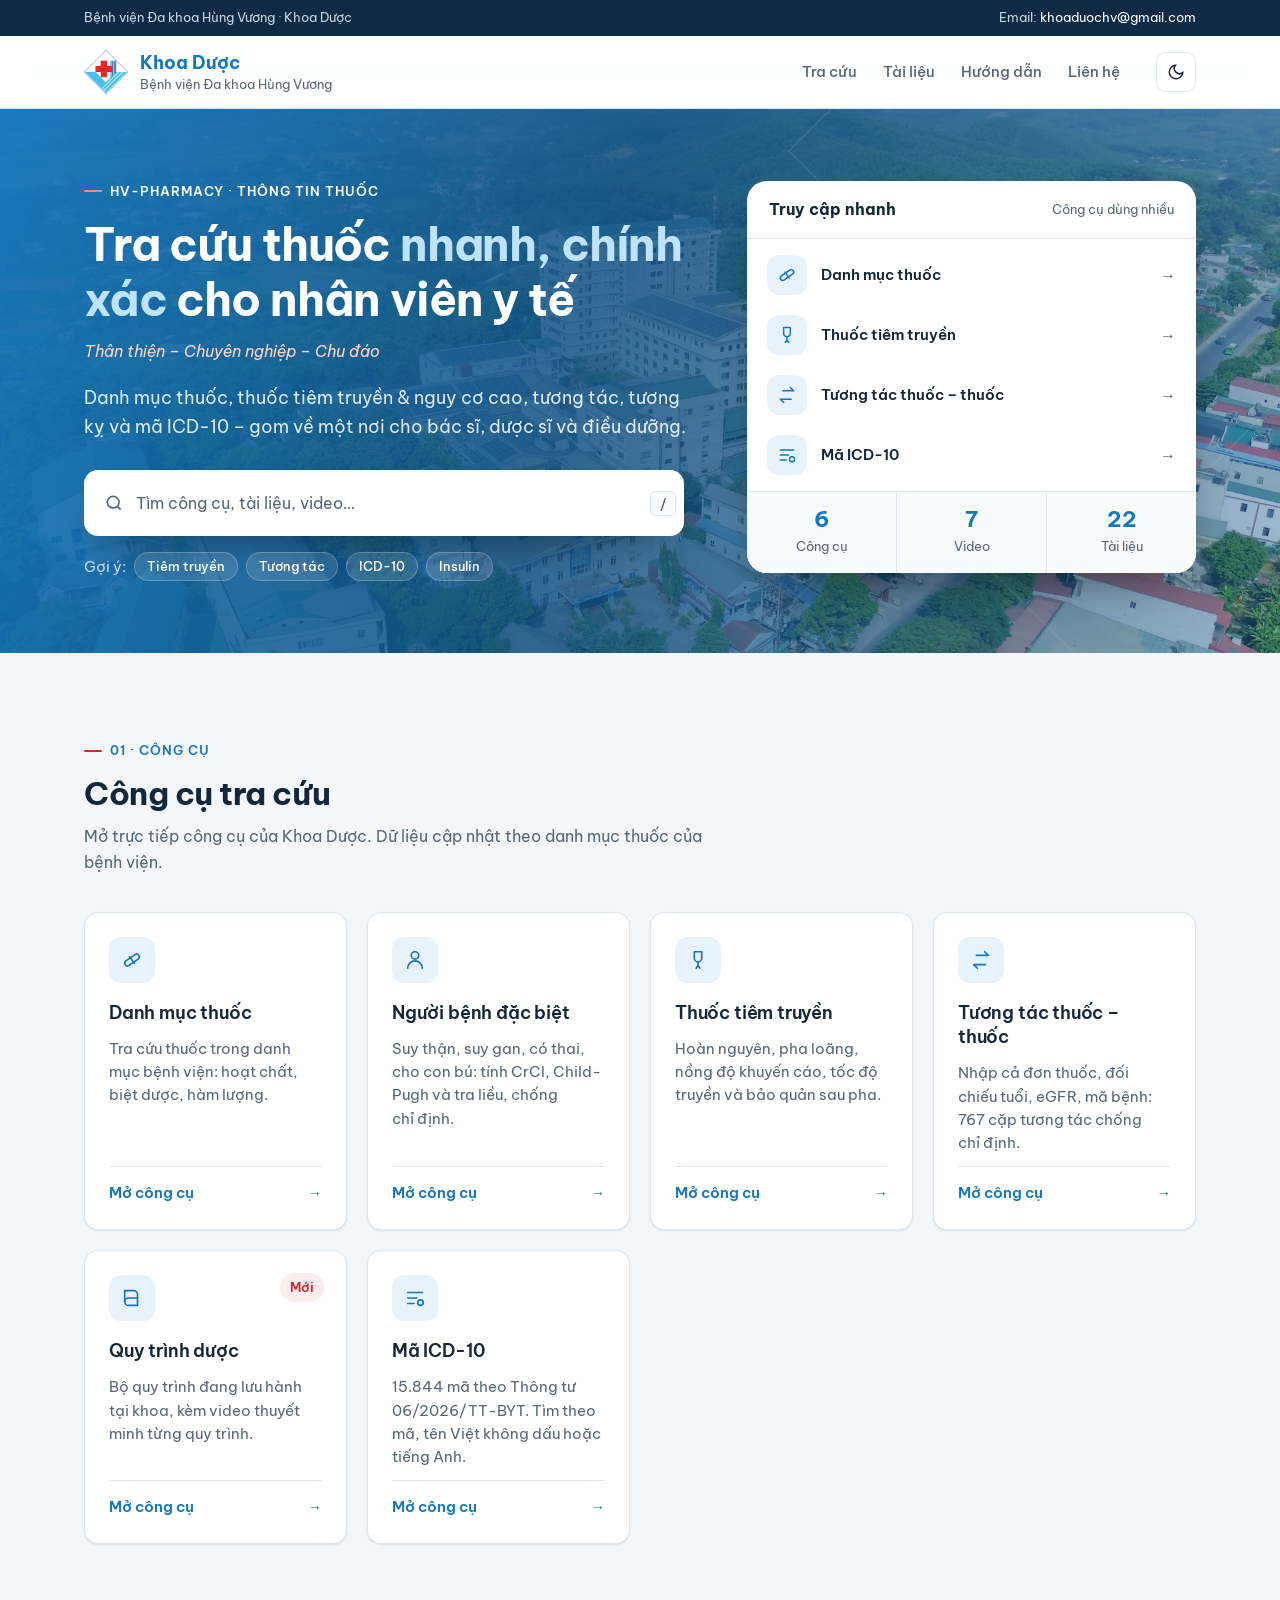
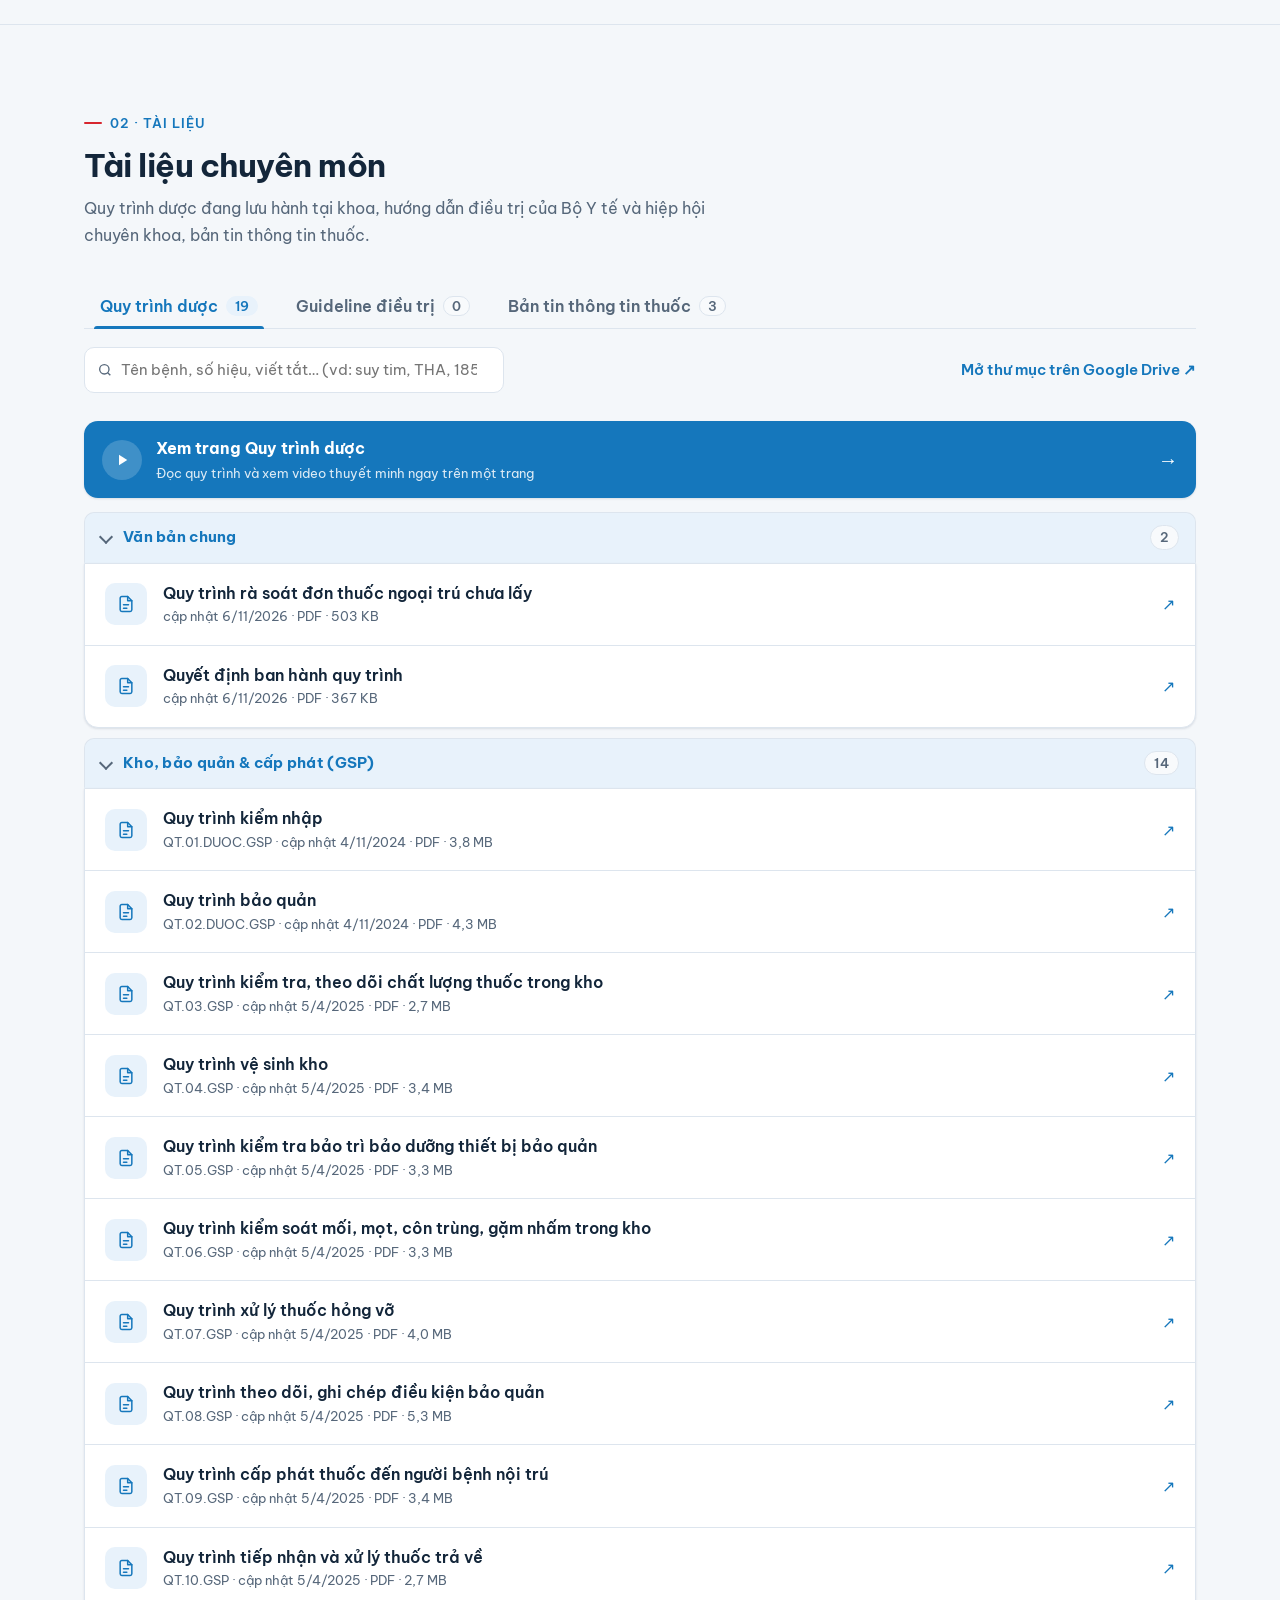
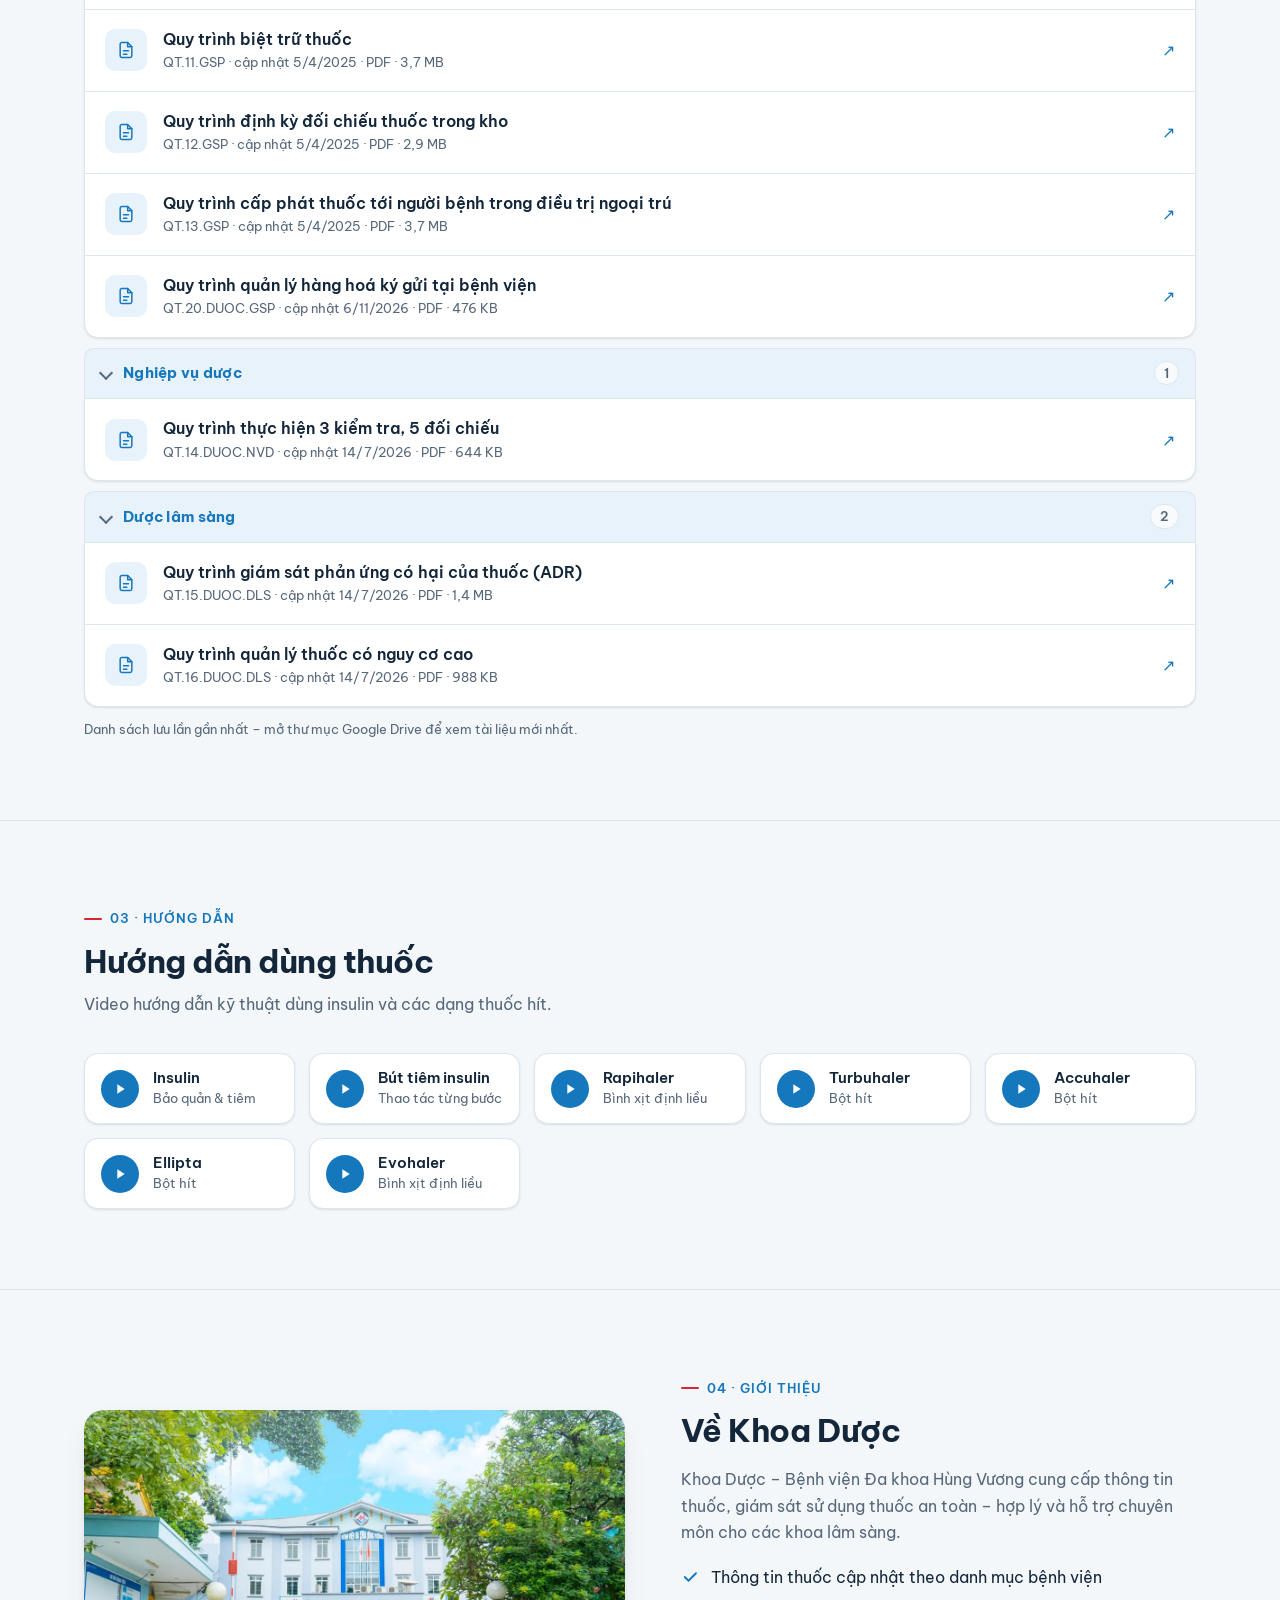
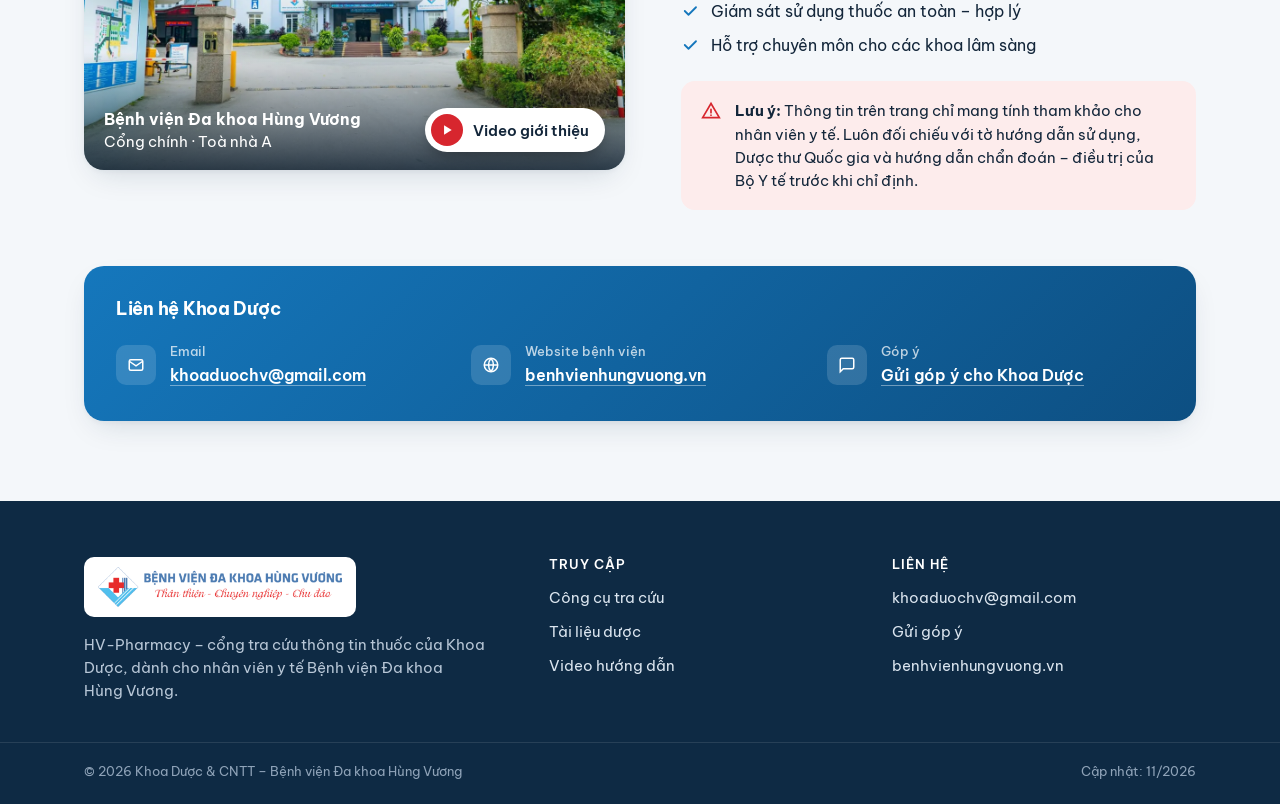
==== commit 952e35b0: "Thêm trang Quy trình dược kèm video thuyết minh - quy-trinh.html: thẻ theo mã QT/nhóm, lọc + tìm kiế" ====
--- a/index.html
+++ b/index.html
@@ -195,32 +195,17 @@
   {name:"Tương tác thuốc – thuốc", desc:"Nhập cả đơn thuốc, đối chiếu tuổi, eGFR, mã bệnh: 767 cặp tương tác chống chỉ định.", url:"tuong-tac.html", icon:"swap", quick:true},
   /* Tạm ẩn (20/11/2026) – chờ khoa có dữ liệu tương hợp theo cặp thuốc:
   {name:"Tương hợp – tương kỵ", desc:"Khả năng phối hợp các thuốc tiêm trong cùng dây truyền, bơm tiêm.", url:"", icon:"flask"}, */
+  {name:"Quy trình dược", desc:"Bộ quy trình đang lưu hành tại khoa, kèm video thuyết minh từng quy trình.", url:"quy-trinh.html", icon:"book", tag:"Mới"},
   {name:"Mã ICD-10", desc:"15.844 mã theo Thông tư 06/2026/TT-BYT. Tìm theo mã, tên Việt không dấu hoặc tiếng Anh.", url:"icd10.html", icon:"code", quick:true},
 ];
 /* Tài liệu không nằm trên Drive (link ngoài) – hiện ở thẻ Bản tin. Để trống nếu không có. */
 const DOCS = [];
-/* Tài liệu từ Google Drive (thư mục của khoaduochv). Khoa chỉ cần thả file PDF vào đúng thư mục.
-   TAI_LIEU_API: link /exec của Apps Script "API tai lieu HV-Pharmacy" (tools/api-tai-lieu.gs).
-   Để trống → dùng bản danh sách tạm data/tai-lieu.json. */
-const TAI_LIEU_API = "https://script.google.com/macros/s/AKfycbyiRh9dVk1i3QqookVn3azZu3AzQQqnv0cbdW17FOyVFGhzw_8L4lopzEsI79r5A00uug/exec";
+/* TAI_LIEU_API, DOC_TEN (tên hiển thị file Drive) nằm trong assets/site.js – dùng chung với trang quy-trinh.html */
 const DOC_TABS = [
   {key:"quy-trinh", ten:"Quy trình dược", thuMuc:"https://drive.google.com/drive/folders/1RI_Y60N3w6CzqMHgUBG38_mYIgDGdWUX"},
   {key:"guideline", ten:"Guideline điều trị", thuMuc:"https://drive.google.com/drive/folders/1zrxNfSoJDxo_HCVU3XYnAjUGEQ9cicet"},
   {key:"ban-tin", ten:"Bản tin thông tin thuốc", thuMuc:"https://drive.google.com/drive/folders/1Fb6xNTXmUHgCfI6PXK6dWdBboqF_zxwf"},
 ];
-/* Tên hiển thị cho file đặt tên không dấu / lộn xộn trên Drive: {id file: ["Tên", "Mã quy trình"]}.
-   Tốt nhất đổi tên file trên Drive theo mẫu "QT.01.DUOC.GSP Quy trình kiểm nhập.pdf" rồi xoá dòng tương ứng ở đây. */
-const DOC_TEN = {
-  "1hRXXZVLqBYhbKshS0GcjaQLR31TtmAFM":["Khuyến cáo của Hội Tim mạch học Việt Nam",""],
-  "1Pt15DkkjVmZHsNGg7-Blfwn6I33W3So9":["Hướng dẫn chẩn đoán và điều trị rối loạn chuyển hoá lipid",""],
-  "1efippis37b3lDk0QKqXlPr10_QZYkixK":["Bản tin thông tin thuốc số 2",""],
-  "1vP5ZL5FjGbax2Hvr1uOJi372Jbl8pdlW":["Quy trình rà soát đơn thuốc ngoại trú chưa lấy",""],
-  "19uZwEzTNXfBbgQ-GffHU_s_3bwkn1NNz":["Quy trình quản lý hàng hoá ký gửi tại bệnh viện","QT.20.DUOC.GSP"],
-  "13bsVkXn_cf5GtJ6pHd1M7ayIaEwKfavI":["Quyết định ban hành quy trình",""],
-  "1jAnm07RAwSwoPK4-u4JLm_iFBv1i_xcT":["Quy trình thực hiện 3 kiểm tra, 5 đối chiếu","QT.14.DUOC.NVD"],
-  "1Ij2sHaz5jqLSLvORE4hQamJ-gFICXpq2":["Quy trình giám sát phản ứng có hại của thuốc (ADR)","QT.15.DUOC.DLS"],
-  "1IjZVbkw6HAz1cARfG5BF7R-_dwhWspY9":["Quy trình quản lý thuốc có nguy cơ cao","QT.16.DUOC.DLS"],
-};
 const VIDEOS = [
   {name:"Insulin", note:"Bảo quản & tiêm", url:"https://drive.google.com/file/d/111R34ixFN2o9twGQJBwj5TNffeySJm03/view"},
   {name:"Bút tiêm insulin", note:"Thao tác từng bước", url:"https://drive.google.com/file/d/1h_NZ-qTBF2FPaFSiuTEOFd7xfVcfDAvc/view"},
@@ -369,12 +354,13 @@
     $('docs-empty').style.display='none'; return;
   }
   const groups=[...new Set(shown.map(x=>x.nhom))];
+  const banner=tab.key==='quy-trinh'?`<a class="doc-banner" href="quy-trinh.html"><span class="ico">${svg('<path d="M8 5v14l11-7z" fill="currentColor" stroke="none"/>',18)}</span><span><b>Xem trang Quy trình dược</b><small>Đọc quy trình và xem video thuyết minh ngay trên một trang</small></span><span class="arr">→</span></a>`:'';
   /* Nhóm thu gọn khi danh sách dài (Guideline, không tìm kiếm) → nhìn như mục lục chuyên khoa; tìm kiếm/ít mục thì mở hết */
   const autoOpen=!isG||ws.length>0||shown.length<=25||groups.length<=2;
   const banTinMoi=shown.find(y=>y.nhom==="Bản tin thông tin thuốc");
   const row=x=>{const tag=x.url?'a':'div', lon=x.kb>20480;
     return `<li${x.altUrl?' class="has-alt"':''}>${x.altUrl?`<a class="alt"${ext(x.altUrl)} aria-label="Bản Word: ${x.tenHT}">Word</a>`:''}<${tag}${ext(x.url)}><span class="ico">${svg(ICONS.doc,20)}</span><span><b>${x.tenHT}${x===banTinMoi?' <em class="new-t">Mới nhất</em>':''}${isG&&moiBanHanh(x)?' <em class="new-t">Mới</em>':''}</b><small>${x.meta}${x.kb?` · <span${lon?' class="big-t" title="File lớn – mở trên điện thoại có thể chậm"':''}>${fmtSize(x.kb)}${lon?' · file lớn':''}</span>`:''}${x.congKhai===false?' · <em class="warn-t">chưa chia sẻ công khai</em>':''}</small></span>${x.url?'<span class="arr">↗</span>':'<span class="state">Đang cập nhật</span>'}</${tag}></li>`};
-  $('doc-list').innerHTML=(isG?'<div class="dgrid">':'')+groups.map(g=>{const its=shown.filter(x=>x.nhom===g), open=autoOpen||docOpen.has(g);
+  $('doc-list').innerHTML=banner+(isG?'<div class="dgrid">':'')+groups.map(g=>{const its=shown.filter(x=>x.nhom===g), open=autoOpen||docOpen.has(g);
     return g?`<details class="dgrp" data-g="${g}"${open?' open':''}><summary class="dgroup"><span>${g}</span><span class="cnt">${its.length}</span></summary><div class="panel"><ul class="list">${its.map(row).join('')}</ul></div></details>`
             :`<div class="panel"><ul class="list">${its.map(row).join('')}</ul></div>`}).join('')+(isG?'</div>':'')
     +(DOC_BAN_TAM&&tab.thuMuc?'<p class="doc-note">Danh sách lưu lần gần nhất – mở thư mục Google Drive để xem tài liệu mới nhất.</p>':'');
--- a/assets/site.css
+++ b/assets/site.css
@@ -60,7 +60,7 @@
 .logo b{display:block;font-size:var(--fs-md);font-weight:700;line-height:1.2;color:var(--brand)}
 .logo small{display:block;font-size:var(--fs-xs);color:var(--muted);line-height:1.3;margin-top:2px}
 .nav ul{display:flex;gap:2px;list-style:none;margin:0 0 0 auto;padding:0}
-.nav ul a{display:block;padding:9px 14px;border-radius:var(--r-sm);text-decoration:none;font-size:15px;font-weight:500;color:var(--muted);transition:color .15s,background .15s}
+.nav ul a{display:block;padding:9px 12px;white-space:nowrap;border-radius:var(--r-sm);text-decoration:none;font-size:15px;font-weight:500;color:var(--muted);transition:color .15s,background .15s}
 .nav ul a:hover{color:var(--brand);background:var(--tint)}
 .theme{border:1px solid var(--line);background:var(--surface);color:var(--ink);width:40px;height:40px;border-radius:var(--r-sm);cursor:pointer;display:grid;place-items:center;flex:none}
 .theme:hover{border-color:var(--brand);color:var(--brand)}
@@ -263,6 +263,13 @@
 #doc-list .dgrp>summary .cnt{margin-left:auto;font-size:var(--fs-xs);font-weight:600;color:var(--muted);background:var(--surface-2);border:1px solid var(--line);border-radius:99px;padding:1px 9px}
 #doc-list .dgrp[open]>summary{border-radius:var(--r-sm) var(--r-sm) 0 0;border-bottom-color:transparent;background:var(--tint);color:var(--brand)}
 #doc-list .dgrp>.panel{border-top-left-radius:0;border-top-right-radius:0}
+/* Thẻ Quy trình (trang chủ): lối vào trang quy-trinh.html */
+.doc-banner{display:flex;align-items:center;gap:14px;margin-bottom:14px;padding:14px 18px;border-radius:var(--r);background:var(--brand);color:#fff;text-decoration:none;box-shadow:var(--shadow-sm)}
+.doc-banner .ico{flex:none;width:40px;height:40px;border-radius:50%;display:grid;place-items:center;background:rgb(255 255 255 / .18);color:#fff}
+.doc-banner b{display:block;font-size:var(--fs-base)}
+.doc-banner small{display:block;font-size:var(--fs-xs);opacity:.85;margin-top:2px}
+.doc-banner .arr{margin-left:auto;font-size:20px}
+.doc-banner:hover{filter:brightness(1.06)}
 /* Lọc nguồn (Guideline) */
 .doc-src{display:flex;flex-wrap:wrap;gap:8px;margin:-4px 0 16px}
 .chip{display:inline-flex;align-items:center;gap:6px;font:600 var(--fs-sm) var(--font);color:var(--muted);background:var(--surface);border:1px solid var(--line);border-radius:99px;padding:6px 14px;cursor:pointer}
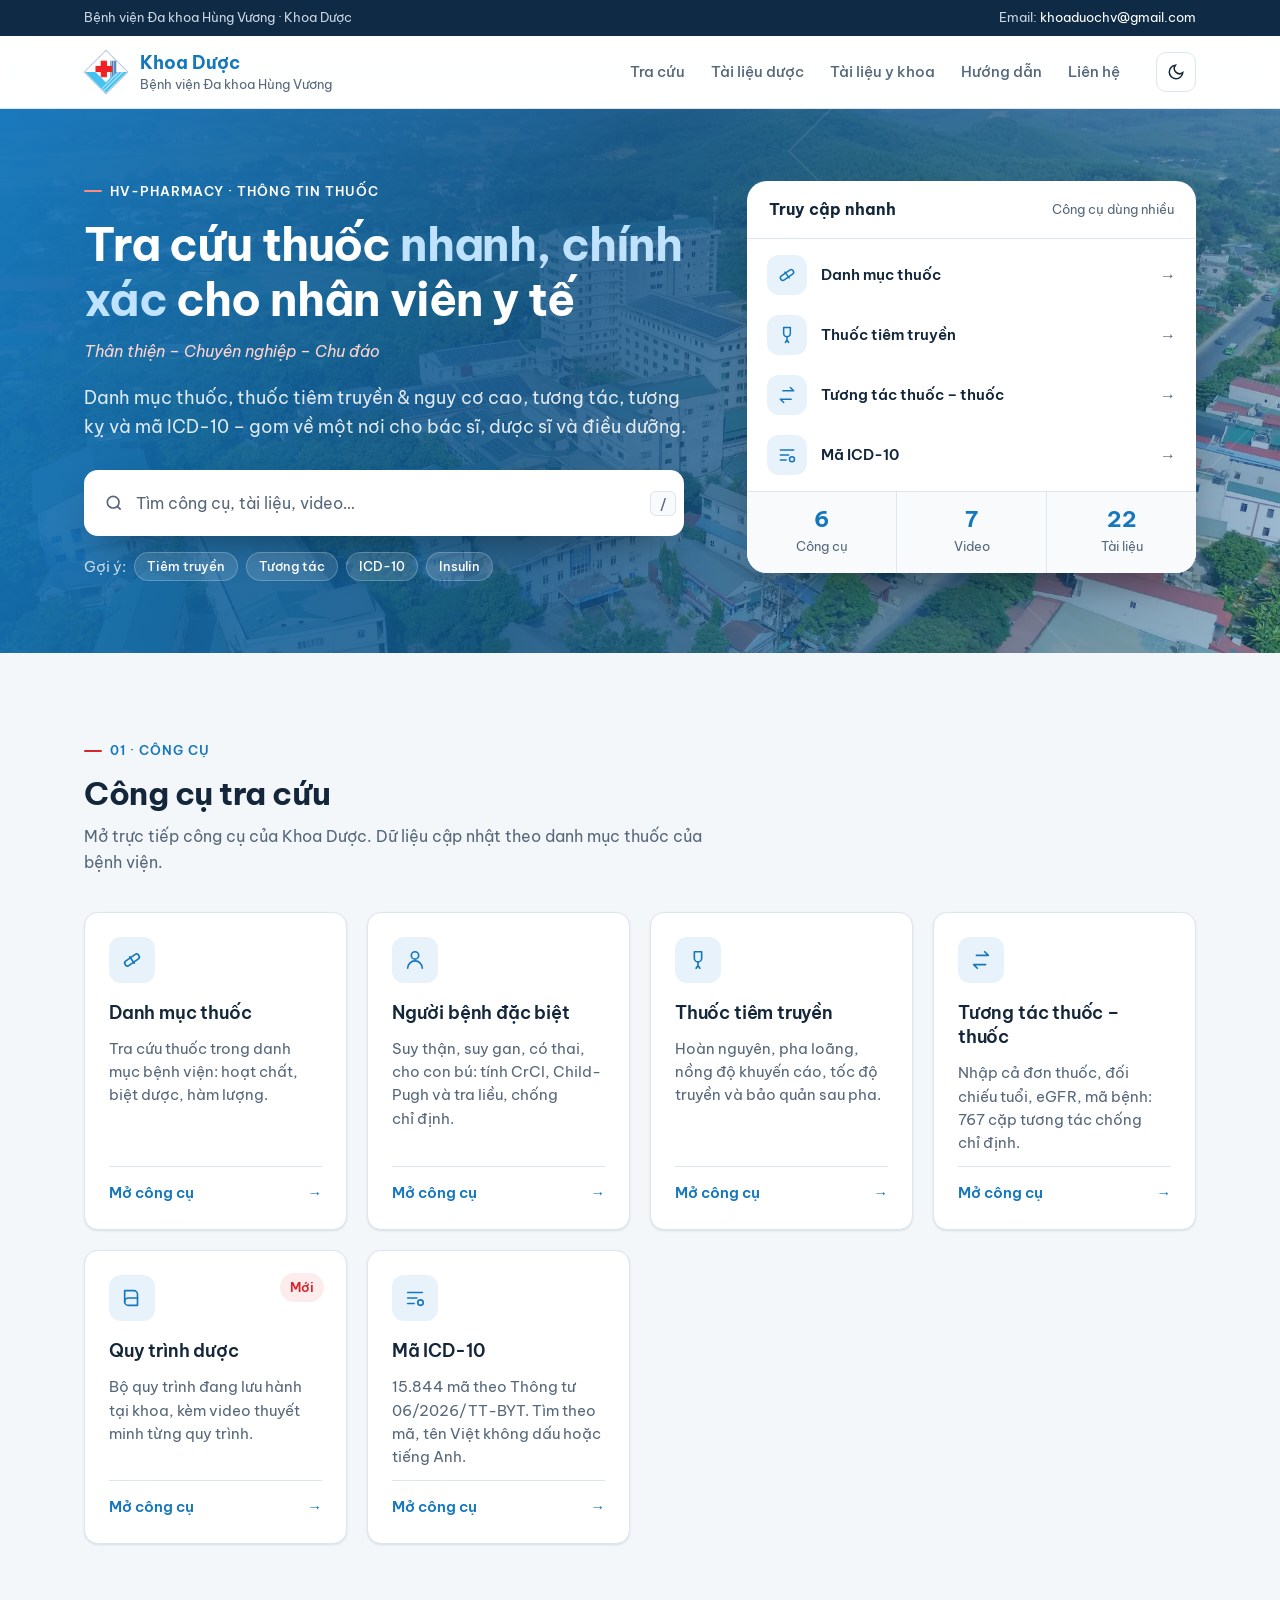
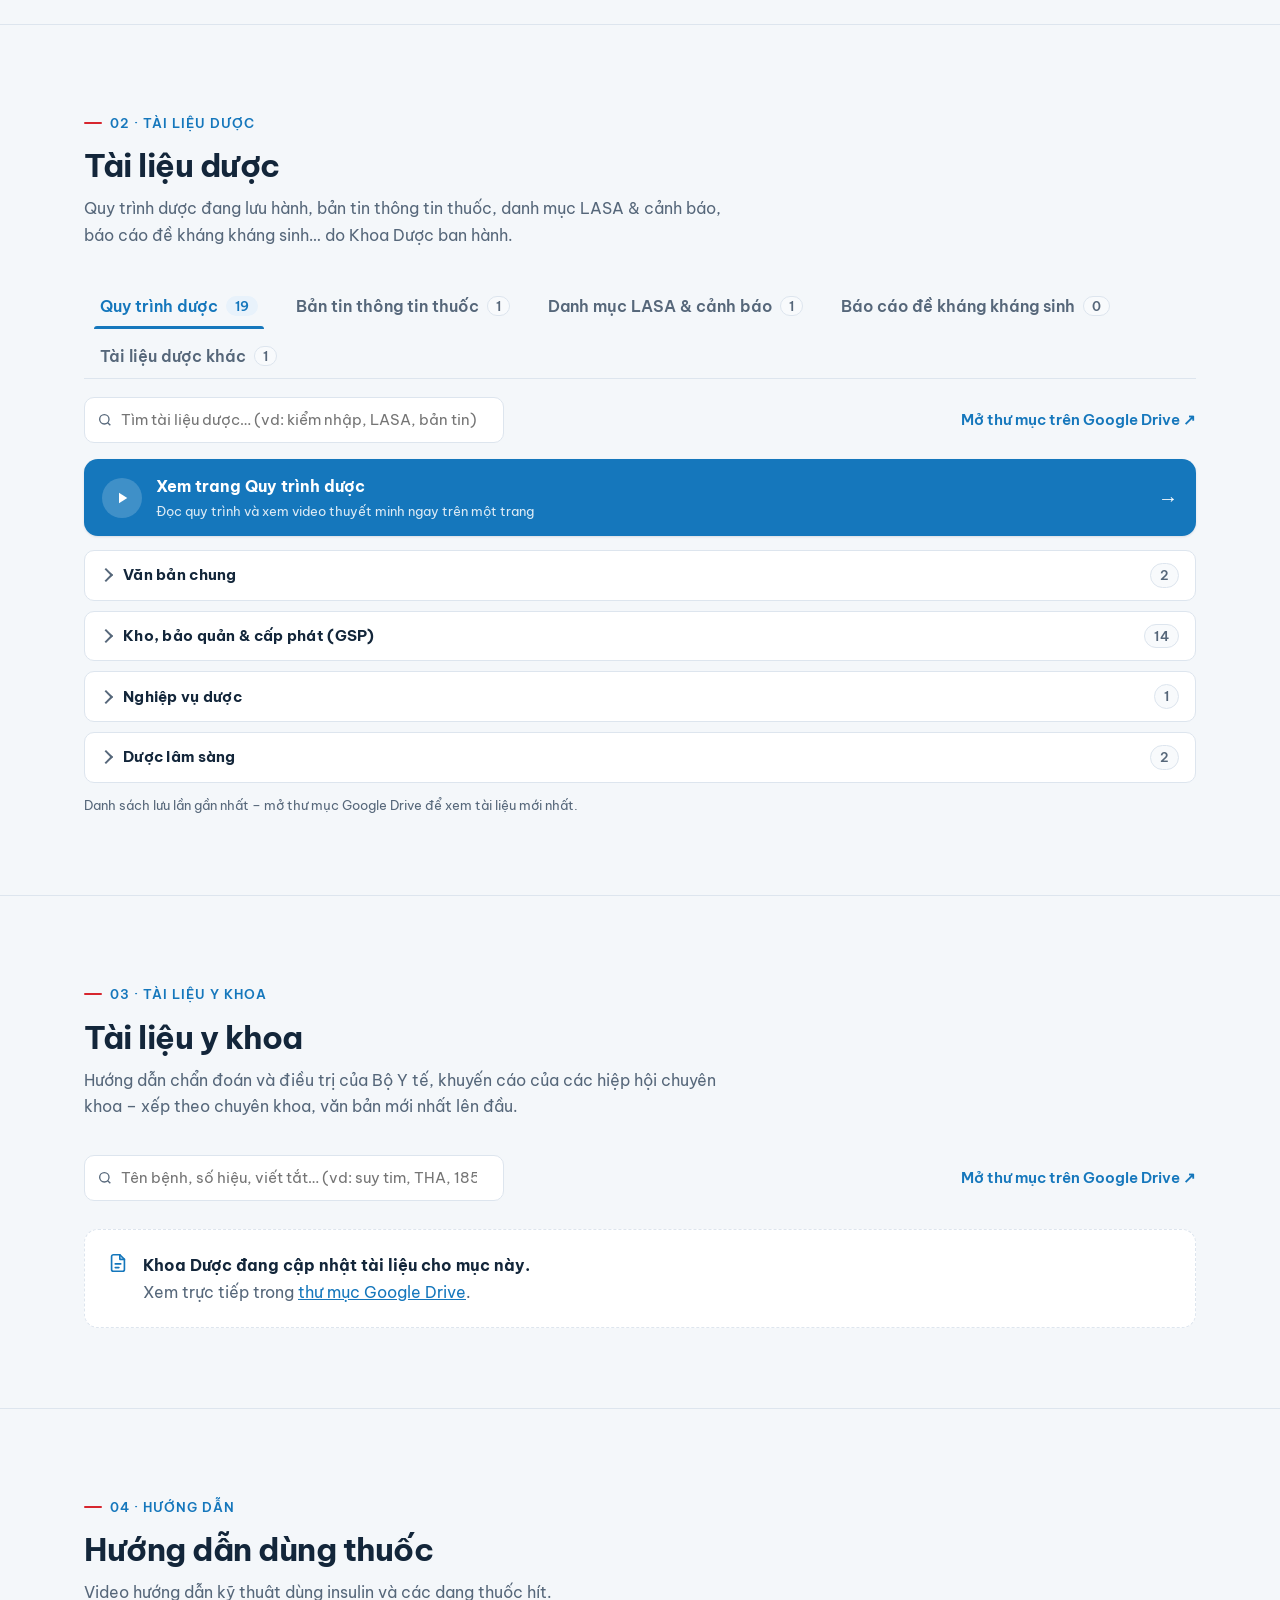
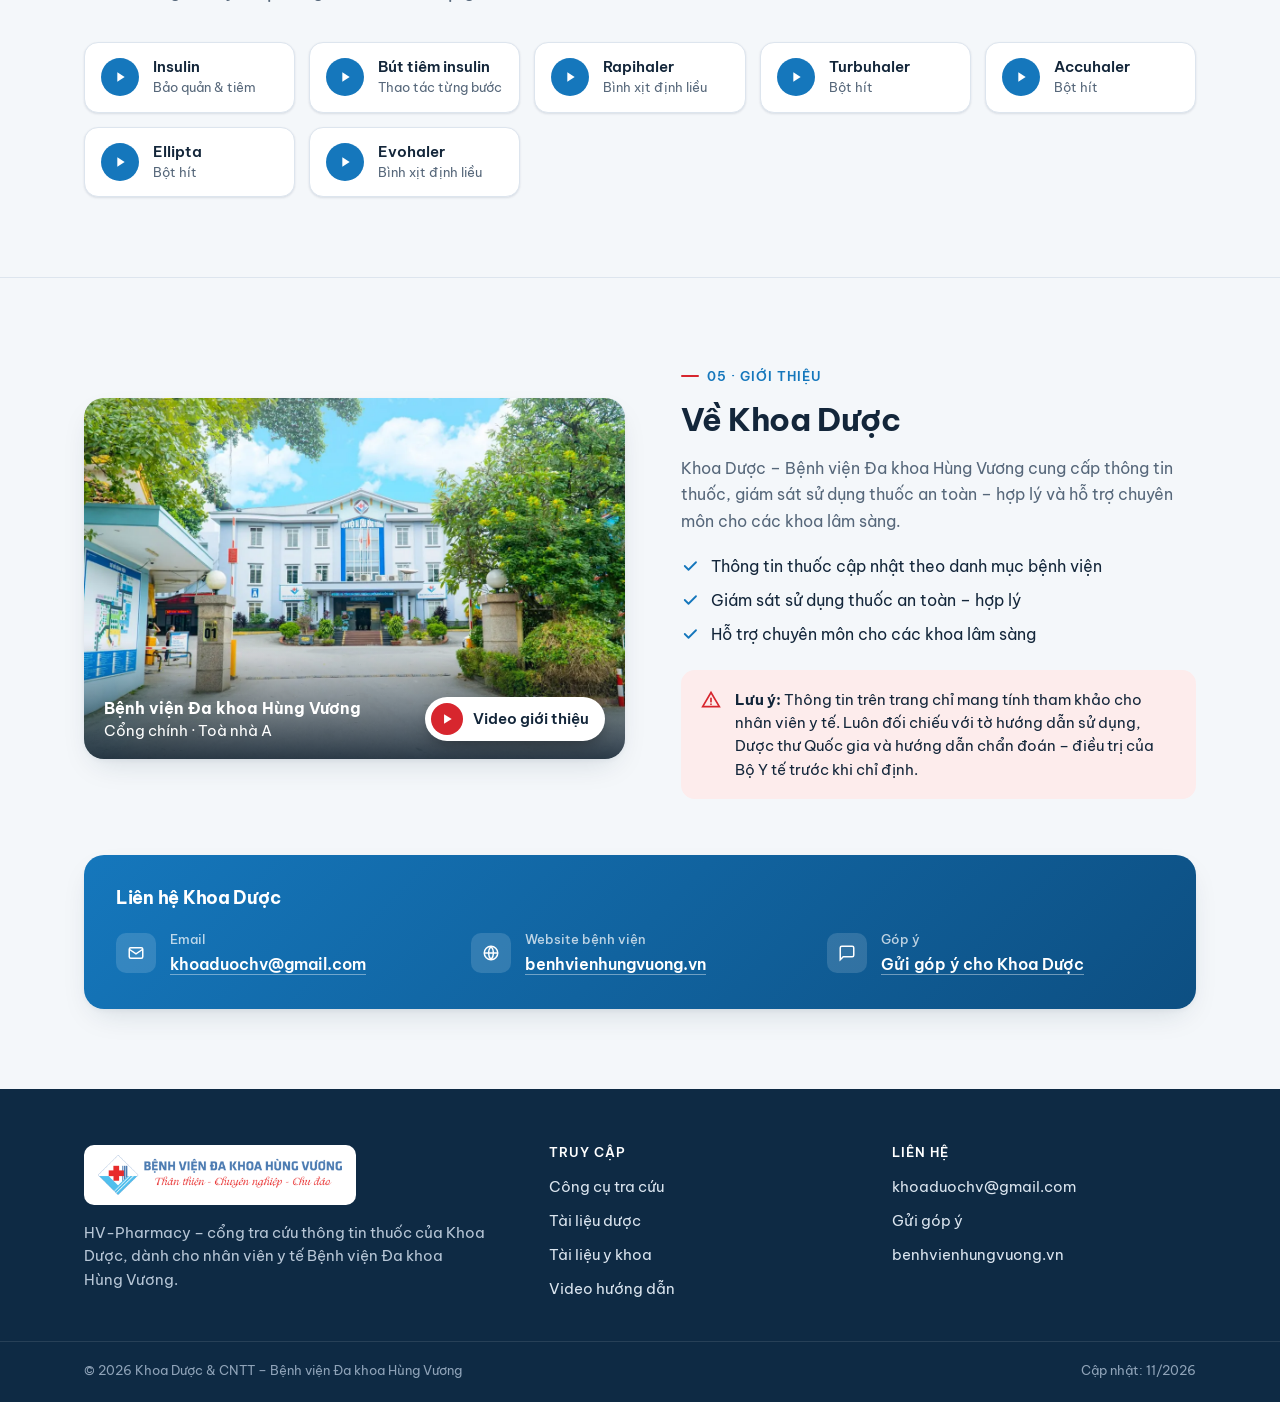
==== commit c44f67d0: "Trang chủ: tách Tài liệu dược và Tài liệu y khoa - 02 · Tài liệu dược: thẻ Quy trình dược + thẻ theo" ====
--- a/index.html
+++ b/index.html
@@ -30,7 +30,8 @@
     </a>
     <ul>
       <li><a href="#tra-cuu">Tra cứu</a></li>
-      <li><a href="#tai-lieu">Tài liệu</a></li>
+      <li><a href="#tai-lieu">Tài liệu dược</a></li>
+      <li><a href="#y-khoa">Tài liệu y khoa</a></li>
       <li><a href="#video">Hướng dẫn</a></li>
       <li><a href="#lien-he">Liên hệ</a></li>
     </ul>
@@ -88,25 +89,41 @@
   <section id="tai-lieu">
     <div class="wrap">
       <div class="sec-head">
-        <span class="label">02 · Tài liệu</span>
-        <h2>Tài liệu chuyên môn</h2>
-        <p>Quy trình dược đang lưu hành tại khoa, hướng dẫn điều trị của Bộ Y tế và hiệp hội chuyên khoa, bản tin thông tin thuốc.</p>
-      </div>
-      <div class="tabs" role="tablist" aria-label="Loại tài liệu" id="doc-tabs"></div>
+        <span class="label">02 · Tài liệu dược</span>
+        <h2>Tài liệu dược</h2>
+        <p>Quy trình dược đang lưu hành, bản tin thông tin thuốc, danh mục LASA &amp; cảnh báo, báo cáo đề kháng kháng sinh… do Khoa Dược ban hành.</p>
+      </div>
+      <div class="tabs" role="tablist" aria-label="Loại tài liệu dược" id="doc-tabs"></div>
       <div class="doc-tools">
-        <label class="doc-q"><svg width="16" height="16" viewBox="0 0 24 24" fill="none" stroke="currentColor" stroke-width="2" aria-hidden="true"><circle cx="11" cy="11" r="7"/><path d="m20 20-4-4"/></svg><input id="doc-q" type="search" placeholder="Tên bệnh, số hiệu, viết tắt… (vd: suy tim, THA, 1857)" autocomplete="off"></label>
+        <label class="doc-q"><svg width="16" height="16" viewBox="0 0 24 24" fill="none" stroke="currentColor" stroke-width="2" aria-hidden="true"><circle cx="11" cy="11" r="7"/><path d="m20 20-4-4"/></svg><input id="doc-q" type="search" placeholder="Tìm tài liệu dược… (vd: kiểm nhập, LASA, bản tin)" autocomplete="off"></label>
         <a id="doc-folder" class="doc-folder" target="_blank" rel="noopener" hidden>Mở thư mục trên Google Drive ↗</a>
       </div>
-      <div class="doc-src" id="doc-src" role="group" aria-label="Lọc theo nguồn" hidden></div>
-      <div id="doc-list" role="tabpanel" aria-live="polite"></div>
+      <div id="doc-list" class="doc-list" role="tabpanel" aria-live="polite"></div>
       <div class="empty" id="docs-empty">Không có tài liệu khớp từ khoá.</div>
     </div>
   </section>
 
+  <section id="y-khoa">
+    <div class="wrap">
+      <div class="sec-head">
+        <span class="label">03 · Tài liệu y khoa</span>
+        <h2>Tài liệu y khoa</h2>
+        <p>Hướng dẫn chẩn đoán và điều trị của Bộ Y tế, khuyến cáo của các hiệp hội chuyên khoa – xếp theo chuyên khoa, văn bản mới nhất lên đầu.</p>
+      </div>
+      <div class="doc-tools">
+        <label class="doc-q"><svg width="16" height="16" viewBox="0 0 24 24" fill="none" stroke="currentColor" stroke-width="2" aria-hidden="true"><circle cx="11" cy="11" r="7"/><path d="m20 20-4-4"/></svg><input id="yk-q" type="search" placeholder="Tên bệnh, số hiệu, viết tắt… (vd: suy tim, THA, 1857)" autocomplete="off"></label>
+        <a id="yk-folder" class="doc-folder" target="_blank" rel="noopener" hidden>Mở thư mục trên Google Drive ↗</a>
+      </div>
+      <div class="doc-src" id="yk-src" role="group" aria-label="Lọc theo nguồn" hidden></div>
+      <div id="yk-list" class="doc-list" aria-live="polite"></div>
+      <div class="empty" id="yk-empty">Không có tài liệu khớp từ khoá.</div>
+    </div>
+  </section>
+
   <section id="video">
     <div class="wrap">
       <div class="sec-head">
-        <span class="label">03 · Hướng dẫn</span>
+        <span class="label">04 · Hướng dẫn</span>
         <h2>Hướng dẫn dùng thuốc</h2>
         <p>Video hướng dẫn kỹ thuật dùng insulin và các dạng thuốc hít.</p>
       </div>
@@ -127,7 +144,7 @@
       </figure>
       <div class="about">
         <div class="sec-head">
-          <span class="label">04 · Giới thiệu</span>
+          <span class="label">05 · Giới thiệu</span>
           <h2>Về Khoa Dược</h2>
         </div>
         <p>Khoa Dược – Bệnh viện Đa khoa Hùng Vương cung cấp thông tin thuốc, giám sát sử dụng thuốc an toàn – hợp lý và hỗ trợ chuyên môn cho các khoa lâm sàng.</p>
@@ -168,6 +185,7 @@
       <ul>
         <li><a href="#tra-cuu">Công cụ tra cứu</a></li>
         <li><a href="#tai-lieu">Tài liệu dược</a></li>
+        <li><a href="#y-khoa">Tài liệu y khoa</a></li>
         <li><a href="#video">Video hướng dẫn</a></li>
       </ul>
     </div>
@@ -201,11 +219,21 @@
 /* Tài liệu không nằm trên Drive (link ngoài) – hiện ở thẻ Bản tin. Để trống nếu không có. */
 const DOCS = [];
 /* TAI_LIEU_API, DOC_TEN (tên hiển thị file Drive) nằm trong assets/site.js – dùng chung với trang quy-trinh.html */
-const DOC_TABS = [
-  {key:"quy-trinh", ten:"Quy trình dược", thuMuc:"https://drive.google.com/drive/folders/1RI_Y60N3w6CzqMHgUBG38_mYIgDGdWUX"},
-  {key:"guideline", ten:"Guideline điều trị", thuMuc:"https://drive.google.com/drive/folders/1zrxNfSoJDxo_HCVU3XYnAjUGEQ9cicet"},
-  {key:"ban-tin", ten:"Bản tin thông tin thuốc", thuMuc:"https://drive.google.com/drive/folders/1Fb6xNTXmUHgCfI6PXK6dWdBboqF_zxwf"},
+/* Thư mục Drive của từng nguồn tài liệu – khoa thả file vào là web tự cập nhật (~10 phút) */
+const THU_MUC_TL = {
+  "quy-trinh":"https://drive.google.com/drive/folders/1RI_Y60N3w6CzqMHgUBG38_mYIgDGdWUX",   // Bộ quy trình đang lưu hành tại khoa
+  "ban-tin":"https://drive.google.com/drive/folders/1Fb6xNTXmUHgCfI6PXK6dWdBboqF_zxwf",     // Thông tin Dược
+  "guideline":"https://drive.google.com/drive/folders/1zrxNfSoJDxo_HCVU3XYnAjUGEQ9cicet",   // Tài liệu y khoa
+};
+/* Mục 02 – Tài liệu dược: thẻ "Quy trình dược" + các thẻ đọc từ thư mục "Thông tin Dược".
+   THÊM LOẠI TÀI LIỆU MỚI: tạo THƯ MỤC CON trong "Thông tin Dược" (vd "Báo cáo sử dụng thuốc") → web tự thêm thẻ cùng tên.
+   File để ở gốc thư mục được xếp vào thẻ theo từ khoá trong tên (tu, không dấu). Các thẻ dưới đây hiện cả khi chưa có file. */
+const DUOC_MUC = [
+  {ten:"Bản tin thông tin thuốc", tu:/ban tin/},
+  {ten:"Danh mục LASA & cảnh báo", tu:/lasa|canh bao|nhin giong|doc giong/},
+  {ten:"Báo cáo đề kháng kháng sinh", tu:/de khang|khang sinh do|vi sinh|amr/},
 ];
+const DUOC_KHAC = "Tài liệu dược khác";
 const VIDEOS = [
   {name:"Insulin", note:"Bảo quản & tiêm", url:"https://drive.google.com/file/d/111R34ixFN2o9twGQJBwj5TNffeySJm03/view"},
   {name:"Bút tiêm insulin", note:"Thao tác từng bước", url:"https://drive.google.com/file/d/1h_NZ-qTBF2FPaFSiuTEOFd7xfVcfDAvc/view"},
@@ -292,14 +320,14 @@
   if(key==='guideline'&&!ck)ck=doanCK(s)||'Khác';
   const ngayISO=ngay?ngay.split('/').reverse().join('-'):nam?nam+'-01-01':'';
   return {...f,code,tenHT:s,ngayBH:ngay,nam,ngayISO,nguon,hang,stt,so:stt||(/^QT/.test(code)?parseInt(code.slice(3)):999),
-    nhom:key==='guideline'?ck:key==='quy-trinh'?(NHOM_QT[suf]||"Văn bản chung"):key==='ban-tin'?nhomBanTin(s):(f.nhomCon||"Tài liệu"),
+    nhom:key==='guideline'?ck:key==='quy-trinh'?(NHOM_QT[suf]||"Văn bản chung"):key==='ban-tin'?mucDuoc(f,s):(f.nhomCon||"Tài liệu"),
     soBT:+((s.match(/số\s*(\d+)/i)||[])[1]||0),
     url:'https://drive.google.com/file/d/'+f.id+'/view'};
 }
 /* Thứ tự nhóm quy trình: văn bản chung → GSP → NVD → DLS; nhóm khác theo ABC, "Khác" cuối */
-const nhomRank=g=>{const i=["Văn bản chung",NHOM_QT.GSP,NHOM_QT.NVD,NHOM_QT.DLS,"Bản tin thông tin thuốc","Danh mục cảnh báo","Tài liệu thông tin thuốc"].indexOf(g);return i<0?(g==='Khác'?99:9):i};
-/* Thẻ Bản tin: phân nhóm theo tên file */
-const nhomBanTin=t=>/bản tin/i.test(t)?"Bản tin thông tin thuốc":/danh mục|lasa/i.test(t)?"Danh mục cảnh báo":"Tài liệu thông tin thuốc";
+const nhomRank=g=>{const i=["Văn bản chung",NHOM_QT.GSP,NHOM_QT.NVD,NHOM_QT.DLS,...DUOC_MUC.map(x=>x.ten)].indexOf(g);return i<0?(g==='Khác'?99:9):i};
+/* Tài liệu dược: thư mục con cấp 1 trong "Thông tin Dược" = 1 thẻ; file ở gốc → theo từ khoá tên (DUOC_MUC) */
+const mucDuoc=(f,s)=>{const top=(f.nhomCon||'').split(' / ')[0], t=norm(top||s), m=DUOC_MUC.find(x=>x.tu.test(t));return m?m.ten:(top||DUOC_KHAC)};
 const fmtDate=s=>{const d=new Date(s);return isNaN(d)?'':d.toLocaleDateString('vi-VN')};
 const fmtSize=kb=>kb>=1024?(kb/1024).toFixed(1).replace('.',',')+' MB':kb+' KB';
 const LOAI_DOC=/pdf|wordprocessing|msword|google-apps\.(document|presentation)|presentation/;
@@ -330,57 +358,83 @@
   _docCache[key]={raw,n:BYT_DS.length,v};
   return v;
 }
-function renderDocs(q){
-  const k=norm(((q||'')+' '+$('doc-q').value).trim()), ws=k.split(/\s+/).filter(Boolean);
-  /* viết tắt (THA, COPD…) chỉ khớp nguyên từ hoặc cụm đầy đủ – tránh "tha" khớp nhầm "tháo" */
+/* Bộ lọc tìm kiếm dùng chung: viết tắt (THA, COPD…) chỉ khớp nguyên từ hoặc cụm đầy đủ – tránh "tha" khớp nhầm "tháo" */
+function boLoc(q,inputId){
+  const ws=norm(((q||'')+' '+$(inputId).value).trim()).split(/\s+/).filter(Boolean);
   const wre=ws.map(w=>DONG_NGHIA[w]||w.length<=2?new RegExp('(^|[^a-z0-9])'+w.replace(/[^a-z0-9]/g,'\\$&')+'($|[^a-z0-9])'):null);
   const match=x=>{const t=norm(x.tenHT+' '+x.code+' '+x.meta+' '+x.nhom);return ws.every((w,i)=>wre[i]?(wre[i].test(t)||!!DONG_NGHIA[w]&&t.includes(DONG_NGHIA[w])):t.includes(w))};
-  const hits={};DOC_TABS.forEach(t=>hits[t.key]=docItems(t.key).filter(match));
-  $('doc-tabs').innerHTML=DOC_TABS.map(t=>`<button role="tab" class="tab" data-k="${t.key}" aria-selected="${t.key===docTab}" tabindex="${t.key===docTab?0:-1}">${t.ten}<span>${hits[t.key].length}</span></button>`).join('');
-  const tab=DOC_TABS.find(t=>t.key===docTab)||DOC_TABS[0];
+  return {ws,match};
+}
+const PLAY=svg('<path d="M8 5v14l11-7z" fill="currentColor" stroke="none"/>',18);
+function dongTL(x,{isG,banTinMoi}){const tag=x.url?'a':'div', lon=x.kb>20480;
+  return `<li${x.altUrl?' class="has-alt"':''}>${x.altUrl?`<a class="alt"${ext(x.altUrl)} aria-label="Bản Word: ${x.tenHT}">Word</a>`:''}<${tag}${ext(x.url)}><span class="ico">${svg(ICONS.doc,20)}</span><span><b>${x.tenHT}${x===banTinMoi?' <em class="new-t">Mới nhất</em>':''}${isG&&moiBanHanh(x)?' <em class="new-t">Mới</em>':''}</b><small>${x.meta}${x.kb?` · <span${lon?' class="big-t" title="File lớn – mở trên điện thoại có thể chậm"':''}>${fmtSize(x.kb)}${lon?' · file lớn':''}</span>`:''}${x.congKhai===false?' · <em class="warn-t">chưa chia sẻ công khai</em>':''}</small></span>${x.url?'<span class="arr">↗</span>':'<span class="state">Đang cập nhật</span>'}</${tag}></li>`}
+const choCapNhat=thuMuc=>`<div class="doc-wait">${svg(ICONS.doc,22)}<div><b>Khoa Dược đang cập nhật tài liệu cho mục này.</b>${thuMuc?(DOC_BAN_TAM?`<br>Xem trực tiếp trong <a href="${thuMuc}" target="_blank" rel="noopener">thư mục Google Drive</a>.`:`<br>Tài liệu thêm vào <a href="${thuMuc}" target="_blank" rel="noopener">thư mục Google Drive</a> sẽ tự hiện ở đây.`):''}</div></div>`;
+
+/* ===== Mục 02 – Tài liệu dược (thẻ) ===== */
+function duocTabs(){
+  const bt=docItems('ban-tin');
+  const moi=[...new Set(bt.map(x=>x.nhom))].filter(c=>!DUOC_MUC.some(m=>m.ten===c)&&c!==DUOC_KHAC).sort((a,b)=>a.localeCompare(b,'vi'));
+  const cats=[...DUOC_MUC.map(m=>m.ten),...moi,...(bt.some(x=>x.nhom===DUOC_KHAC)?[DUOC_KHAC]:[])];
+  return [{key:'quy-trinh',ten:'Quy trình dược',items:docItems('quy-trinh'),thuMuc:THU_MUC_TL['quy-trinh']},
+    ...cats.map(c=>({key:'d:'+c,ten:c,items:bt.filter(x=>x.nhom===c),thuMuc:THU_MUC_TL['ban-tin']}))];
+}
+function renderDuoc(q){
+  const {ws,match}=boLoc(q,'doc-q'), tabs=duocTabs();
+  const hits={};tabs.forEach(t=>hits[t.key]=t.items.filter(match));
+  const tab=tabs.find(t=>t.key===docTab)||tabs[0];
+  $('doc-tabs').innerHTML=tabs.map(t=>`<button role="tab" class="tab" data-k="${t.key}" aria-selected="${t===tab}" tabindex="${t===tab?0:-1}">${t.ten}<span>${hits[t.key].length}</span></button>`).join('');
+  { const sel=$('doc-tabs').querySelector('[aria-selected=true]'); if(sel) $('doc-tabs').scrollLeft=sel.offsetLeft-16; }  /* điện thoại: thẻ đang chọn luôn trong tầm nhìn */
   $('doc-folder').hidden=!tab.thuMuc; if(tab.thuMuc)$('doc-folder').href=tab.thuMuc;
-  const items=docItems(tab.key), isG=tab.key==='guideline';
-  /* Thẻ Guideline: nút lọc nguồn + mở/thu gọn tất cả */
-  const srcBox=$('doc-src');
-  if(isG&&items.length){
-    const n=s=>hits.guideline.filter(x=>s==='all'||x.nguon===s).length;
-    srcBox.hidden=false;
-    srcBox.innerHTML=[['all','Tất cả'],['byt','Bộ Y tế'],['hh','Hiệp hội']].map(([s,t])=>`<button type="button" class="chip" data-src="${s}" aria-pressed="${docSrc===s}">${t}<span>${n(s)}</span></button>`).join('')
-      +`<button type="button" class="chip chip-ghost" id="doc-toggle-all"></button>`;
-  }else srcBox.hidden=true;
-  const shown=hits[tab.key].filter(x=>!isG||docSrc==='all'||x.nguon===docSrc);
-  if(!items.length){
-    $('doc-list').innerHTML=`<div class="doc-wait">${svg(ICONS.doc,22)}<div><b>Khoa Dược đang cập nhật tài liệu cho mục này.</b>${tab.thuMuc?(DOC_BAN_TAM?`<br>Xem trực tiếp trong <a href="${tab.thuMuc}" target="_blank" rel="noopener">thư mục Google Drive</a>.`:`<br>Tài liệu thêm vào <a href="${tab.thuMuc}" target="_blank" rel="noopener">thư mục Google Drive</a> sẽ tự hiện ở đây.`):''}</div></div>`;
-    $('docs-empty').style.display='none'; return;
-  }
-  const groups=[...new Set(shown.map(x=>x.nhom))];
-  const banner=tab.key==='quy-trinh'?`<a class="doc-banner" href="quy-trinh.html"><span class="ico">${svg('<path d="M8 5v14l11-7z" fill="currentColor" stroke="none"/>',18)}</span><span><b>Xem trang Quy trình dược</b><small>Đọc quy trình và xem video thuyết minh ngay trên một trang</small></span><span class="arr">→</span></a>`:'';
-  /* Nhóm thu gọn khi danh sách dài (Guideline, không tìm kiếm) → nhìn như mục lục chuyên khoa; tìm kiếm/ít mục thì mở hết */
-  const autoOpen=!isG||ws.length>0||shown.length<=25||groups.length<=2;
-  const banTinMoi=shown.find(y=>y.nhom==="Bản tin thông tin thuốc");
-  const row=x=>{const tag=x.url?'a':'div', lon=x.kb>20480;
-    return `<li${x.altUrl?' class="has-alt"':''}>${x.altUrl?`<a class="alt"${ext(x.altUrl)} aria-label="Bản Word: ${x.tenHT}">Word</a>`:''}<${tag}${ext(x.url)}><span class="ico">${svg(ICONS.doc,20)}</span><span><b>${x.tenHT}${x===banTinMoi?' <em class="new-t">Mới nhất</em>':''}${isG&&moiBanHanh(x)?' <em class="new-t">Mới</em>':''}</b><small>${x.meta}${x.kb?` · <span${lon?' class="big-t" title="File lớn – mở trên điện thoại có thể chậm"':''}>${fmtSize(x.kb)}${lon?' · file lớn':''}</span>`:''}${x.congKhai===false?' · <em class="warn-t">chưa chia sẻ công khai</em>':''}</small></span>${x.url?'<span class="arr">↗</span>':'<span class="state">Đang cập nhật</span>'}</${tag}></li>`};
-  $('doc-list').innerHTML=banner+(isG?'<div class="dgrid">':'')+groups.map(g=>{const its=shown.filter(x=>x.nhom===g), open=autoOpen||docOpen.has(g);
-    return g?`<details class="dgrp" data-g="${g}"${open?' open':''}><summary class="dgroup"><span>${g}</span><span class="cnt">${its.length}</span></summary><div class="panel"><ul class="list">${its.map(row).join('')}</ul></div></details>`
-            :`<div class="panel"><ul class="list">${its.map(row).join('')}</ul></div>`}).join('')+(isG?'</div>':'')
+  if(!tab.items.length){$('doc-list').innerHTML=choCapNhat(tab.thuMuc);$('docs-empty').style.display='none';return}
+  const shown=hits[tab.key], isQT=tab.key==='quy-trinh';
+  const banner=isQT?`<a class="doc-banner" href="quy-trinh.html"><span class="ico">${PLAY}</span><span><b>Xem trang Quy trình dược</b><small>Đọc quy trình và xem video thuyết minh ngay trên một trang</small></span><span class="arr">→</span></a>`:'';
+  const o={isG:false,banTinMoi:shown.find(y=>y.nhom==="Bản tin thông tin thuốc")};
+  /* Quy trình: chia nhóm GSP/NVD/DLS; thẻ khác: 1 danh sách (mới nhất lên đầu) */
+  const groups=isQT?[...new Set(shown.map(x=>x.nhom))]:[''];
+  $('doc-list').innerHTML=banner+groups.map(g=>{const its=isQT?shown.filter(x=>x.nhom===g):shown;if(!its.length)return '';
+    return g?`<details class="dgrp" data-g="${g}"${ws.length||docOpen.has(g)?' open':''}><summary class="dgroup"><span>${g}</span><span class="cnt">${its.length}</span></summary><div class="panel"><ul class="list">${its.map(x=>dongTL(x,o)).join('')}</ul></div></details>`
+            :`<div class="panel"><ul class="list">${its.map(x=>dongTL(x,o)).join('')}</ul></div>`}).join('')
     +(DOC_BAN_TAM&&tab.thuMuc?'<p class="doc-note">Danh sách lưu lần gần nhất – mở thư mục Google Drive để xem tài liệu mới nhất.</p>':'');
-  const tg=$('doc-toggle-all'); if(tg){const all=[...$('doc-list').querySelectorAll('details.dgrp')];tg.textContent=all.length&&all.every(d=>d.open)?'Thu gọn tất cả':'Mở tất cả';tg.hidden=autoOpen;}
   /* Không có kết quả ở thẻ này nhưng có ở thẻ khác → gợi ý chuyển thẻ */
-  const other=DOC_TABS.find(t=>t.key!==tab.key&&hits[t.key].length);
+  const other=tabs.find(t=>t!==tab&&hits[t.key].length);
   $('docs-empty').innerHTML=shown.length?'':(ws.length&&other?`Không có trong mục này. <button type="button" class="link-btn" data-go="${other.key}">Xem ${hits[other.key].length} kết quả ở “${other.ten}” →</button>`:'Không có tài liệu khớp từ khoá.');
   $('docs-empty').style.display=shown.length?'none':'block';
 }
-$('doc-tabs').addEventListener('click',e=>{const b=e.target.closest('.tab');if(!b)return;docTab=b.dataset.k;try{localStorage.setItem('hv-doc-tab',docTab)}catch(x){};renderDocs(qi.value)});
-$('doc-tabs').addEventListener('keydown',e=>{if(!/Arrow(Left|Right)/.test(e.key))return;const i=DOC_TABS.findIndex(t=>t.key===docTab),n=(i+(e.key==='ArrowRight'?1:-1)+DOC_TABS.length)%DOC_TABS.length;docTab=DOC_TABS[n].key;renderDocs(qi.value);$('doc-tabs').children[n].focus()});
-$('doc-q').addEventListener('input',()=>renderDocs(qi.value));
-$('doc-src').addEventListener('click',e=>{
+$('doc-tabs').addEventListener('click',e=>{const b=e.target.closest('.tab');if(!b)return;docTab=b.dataset.k;try{localStorage.setItem('hv-doc-tab',docTab)}catch(x){};renderDuoc(qi.value)});
+$('doc-tabs').addEventListener('keydown',e=>{if(!/Arrow(Left|Right)/.test(e.key))return;const ts=[...$('doc-tabs').children],i=ts.findIndex(b=>b.getAttribute('aria-selected')==='true'),n=(i+(e.key==='ArrowRight'?1:-1)+ts.length)%ts.length;docTab=ts[n].dataset.k;renderDuoc(qi.value);$('doc-tabs').children[n].focus()});
+$('doc-q').addEventListener('input',()=>renderDuoc(qi.value));
+$('doc-list').addEventListener('toggle',e=>{const d=e.target;if(d.matches&&d.matches('details.dgrp'))d.open?docOpen.add(d.dataset.g):docOpen.delete(d.dataset.g)},true);
+$('docs-empty').addEventListener('click',e=>{const b=e.target.closest('[data-go]');if(!b)return;docTab=b.dataset.go;renderDuoc(qi.value)});
+
+/* ===== Mục 03 – Tài liệu y khoa (guideline theo chuyên khoa) ===== */
+function renderYK(q){
+  const {ws,match}=boLoc(q,'yk-q'), items=docItems('guideline'), hit=items.filter(match);
+  $('yk-folder').hidden=false; $('yk-folder').href=THU_MUC_TL.guideline;
+  const srcBox=$('yk-src');
+  if(!items.length){srcBox.hidden=true;$('yk-list').innerHTML=choCapNhat(THU_MUC_TL.guideline);$('yk-empty').style.display='none';return}
+  const n=s=>hit.filter(x=>s==='all'||x.nguon===s).length;
+  srcBox.hidden=false;
+  srcBox.innerHTML=[['all','Tất cả'],['byt','Bộ Y tế'],['hh','Hiệp hội']].map(([s,t])=>`<button type="button" class="chip" data-src="${s}" aria-pressed="${docSrc===s}">${t}<span>${n(s)}</span></button>`).join('')
+    +`<button type="button" class="chip chip-ghost" id="yk-toggle-all"></button>`;
+  const shown=hit.filter(x=>docSrc==='all'||x.nguon===docSrc), groups=[...new Set(shown.map(x=>x.nhom))];
+  /* Nhóm thu gọn khi không tìm kiếm → nhìn như mục lục chuyên khoa; tìm kiếm/ít mục thì mở hết */
+  const autoOpen=ws.length>0||shown.length<=25||groups.length<=2, o={isG:true};
+  $('yk-list').innerHTML='<div class="dgrid">'+groups.map(g=>{const its=shown.filter(x=>x.nhom===g), open=autoOpen||docOpen.has(g);
+    return `<details class="dgrp" data-g="${g}"${open?' open':''}><summary class="dgroup"><span>${g}</span><span class="cnt">${its.length}</span></summary><div class="panel"><ul class="list">${its.map(x=>dongTL(x,o)).join('')}</ul></div></details>`}).join('')+'</div>'
+    +(DOC_BAN_TAM?'<p class="doc-note">Danh sách lưu lần gần nhất – mở thư mục Google Drive để xem tài liệu mới nhất.</p>':'');
+  const tg=$('yk-toggle-all'), all=[...$('yk-list').querySelectorAll('details.dgrp')];
+  tg.textContent=all.length&&all.every(d=>d.open)?'Thu gọn tất cả':'Mở tất cả'; tg.hidden=autoOpen;
+  $('yk-empty').style.display=shown.length?'none':'block';
+}
+$('yk-q').addEventListener('input',()=>renderYK(qi.value));
+$('yk-src').addEventListener('click',e=>{
   const c=e.target.closest('[data-src]');
-  if(c){docSrc=c.dataset.src;renderDocs(qi.value);return}
-  if(e.target.id==='doc-toggle-all'){const all=[...$('doc-list').querySelectorAll('details.dgrp')],mo=!all.every(d=>d.open);all.forEach(d=>{d.open=mo;mo?docOpen.add(d.dataset.g):docOpen.delete(d.dataset.g)});e.target.textContent=mo?'Thu gọn tất cả':'Mở tất cả';}
+  if(c){docSrc=c.dataset.src;renderYK(qi.value);return}
+  if(e.target.id==='yk-toggle-all'){const all=[...$('yk-list').querySelectorAll('details.dgrp')],mo=!all.every(d=>d.open);all.forEach(d=>{d.open=mo;mo?docOpen.add(d.dataset.g):docOpen.delete(d.dataset.g)});e.target.textContent=mo?'Thu gọn tất cả':'Mở tất cả';}
 });
-$('doc-list').addEventListener('toggle',e=>{const d=e.target;if(!d.matches||!d.matches('details.dgrp'))return;d.open?docOpen.add(d.dataset.g):docOpen.delete(d.dataset.g);
-  const tg=$('doc-toggle-all');if(tg){const all=[...$('doc-list').querySelectorAll('details.dgrp')];tg.textContent=all.every(x=>x.open)?'Thu gọn tất cả':'Mở tất cả';}},true);
-$('docs-empty').addEventListener('click',e=>{const b=e.target.closest('[data-go]');if(!b)return;docTab=b.dataset.go;docSrc='all';renderDocs(qi.value)});
+$('yk-list').addEventListener('toggle',e=>{const d=e.target;if(!d.matches||!d.matches('details.dgrp'))return;d.open?docOpen.add(d.dataset.g):docOpen.delete(d.dataset.g);
+  const tg=$('yk-toggle-all');if(tg){const all=[...$('yk-list').querySelectorAll('details.dgrp')];tg.textContent=all.every(x=>x.open)?'Thu gọn tất cả':'Mở tất cả';}},true);
+function renderDocs(q){renderDuoc(q);renderYK(q)}
 async function loadDocs(){
   /* danh mục 132 hướng dẫn BYT (số hiệu, ngày ban hành, chuyên khoa) – tĩnh, nhỏ; có thì vẽ lại */
   fetch('data/huong-dan-byt.json').then(r=>r.json()).then(d=>{BYT=d.stt||{};
@@ -395,7 +449,7 @@
   if(!cached)renderDocs(qi.value);
 }
 /* Số tài liệu ở khung "Truy cập nhanh" = số dòng thực hiện (đã gộp bản trùng) */
-const capNhatSoDocs=()=>{$('n-docs').textContent=DOC_TABS.reduce((a,t)=>a+docItems(t.key).length,0)};
+const capNhatSoDocs=()=>{$('n-docs').textContent=['quy-trinh','ban-tin','guideline'].reduce((a,k)=>a+docItems(k).length,0)};
 
 function render(q=''){
   const k=norm(q.trim());
--- a/assets/site.css
+++ b/assets/site.css
@@ -245,24 +245,24 @@
 .doc-folder{font-size:var(--fs-sm);font-weight:600;color:var(--brand);text-decoration:none}
 .doc-folder:hover{text-decoration:underline}
 .dgroup{font-size:var(--fs-xs);font-weight:700;letter-spacing:.06em;text-transform:uppercase;color:var(--muted);margin:22px 0 10px}
-#doc-list .dgroup:first-child{margin-top:0}
+.doc-list .dgroup:first-child{margin-top:0}
 /* Nhóm tài liệu thu gọn được (details/summary) */
-#doc-list .dgrp+.dgrp{margin-top:10px}
+.doc-list .dgrp+.dgrp{margin-top:10px}
 /* Guideline: nhóm đang thu gọn xếp 2 cột như mục lục chuyên khoa; nhóm mở chiếm cả hàng */
 @media (min-width:900px){
-  #doc-list .dgrid{display:grid;grid-template-columns:1fr 1fr;gap:10px;align-items:start}
-  #doc-list .dgrid .dgrp+.dgrp{margin-top:0}
-  #doc-list .dgrid .dgrp[open]{grid-column:1/-1}
-}
-#doc-list .dgrp>summary{list-style:none;display:flex;align-items:center;gap:10px;cursor:pointer;margin:0;padding:12px 16px;border:1px solid var(--line);border-radius:var(--r-sm);background:var(--surface);color:var(--ink);font-size:var(--fs-sm);letter-spacing:.02em;text-transform:none;font-weight:700;user-select:none}
-#doc-list .dgrp>summary::-webkit-details-marker{display:none}
-#doc-list .dgrp>summary::before{content:"";width:8px;height:8px;border-right:2px solid var(--muted);border-bottom:2px solid var(--muted);transform:rotate(-45deg);transition:transform .15s;margin-right:2px;flex:none}
-#doc-list .dgrp[open]>summary::before{transform:rotate(45deg)}
-#doc-list .dgrp>summary:hover{border-color:var(--brand);color:var(--brand)}
-#doc-list .dgrp>summary:focus-visible{outline:2px solid var(--brand);outline-offset:2px}
-#doc-list .dgrp>summary .cnt{margin-left:auto;font-size:var(--fs-xs);font-weight:600;color:var(--muted);background:var(--surface-2);border:1px solid var(--line);border-radius:99px;padding:1px 9px}
-#doc-list .dgrp[open]>summary{border-radius:var(--r-sm) var(--r-sm) 0 0;border-bottom-color:transparent;background:var(--tint);color:var(--brand)}
-#doc-list .dgrp>.panel{border-top-left-radius:0;border-top-right-radius:0}
+  .doc-list .dgrid{display:grid;grid-template-columns:1fr 1fr;gap:10px;align-items:start}
+  .doc-list .dgrid .dgrp+.dgrp{margin-top:0}
+  .doc-list .dgrid .dgrp[open]{grid-column:1/-1}
+}
+.doc-list .dgrp>summary{list-style:none;display:flex;align-items:center;gap:10px;cursor:pointer;margin:0;padding:12px 16px;border:1px solid var(--line);border-radius:var(--r-sm);background:var(--surface);color:var(--ink);font-size:var(--fs-sm);letter-spacing:.02em;text-transform:none;font-weight:700;user-select:none}
+.doc-list .dgrp>summary::-webkit-details-marker{display:none}
+.doc-list .dgrp>summary::before{content:"";width:8px;height:8px;border-right:2px solid var(--muted);border-bottom:2px solid var(--muted);transform:rotate(-45deg);transition:transform .15s;margin-right:2px;flex:none}
+.doc-list .dgrp[open]>summary::before{transform:rotate(45deg)}
+.doc-list .dgrp>summary:hover{border-color:var(--brand);color:var(--brand)}
+.doc-list .dgrp>summary:focus-visible{outline:2px solid var(--brand);outline-offset:2px}
+.doc-list .dgrp>summary .cnt{margin-left:auto;font-size:var(--fs-xs);font-weight:600;color:var(--muted);background:var(--surface-2);border:1px solid var(--line);border-radius:99px;padding:1px 9px}
+.doc-list .dgrp[open]>summary{border-radius:var(--r-sm) var(--r-sm) 0 0;border-bottom-color:transparent;background:var(--tint);color:var(--brand)}
+.doc-list .dgrp>.panel{border-top-left-radius:0;border-top-right-radius:0}
 /* Thẻ Quy trình (trang chủ): lối vào trang quy-trinh.html */
 .doc-banner{display:flex;align-items:center;gap:14px;margin-bottom:14px;padding:14px 18px;border-radius:var(--r);background:var(--brand);color:#fff;text-decoration:none;box-shadow:var(--shadow-sm)}
 .doc-banner .ico{flex:none;width:40px;height:40px;border-radius:50%;display:grid;place-items:center;background:rgb(255 255 255 / .18);color:#fff}
@@ -280,16 +280,16 @@
 .chip-ghost{margin-left:auto;border-style:dashed}
 .big-t{color:var(--accent);font-weight:600}
 .link-btn{font:inherit;font-weight:600;color:var(--brand);background:none;border:0;padding:0;cursor:pointer;text-decoration:underline}
-#doc-list .list .ico{background:var(--tint);color:var(--brand)}
+.doc-list .list .ico{background:var(--tint);color:var(--brand)}
 /* Tài liệu có cả PDF và Word: dòng mở PDF, nút nhỏ "Word" bên phải */
-#doc-list .has-alt{position:relative}
-#doc-list .has-alt>a:not(.alt)>span:nth-child(2){margin-right:76px}
-#doc-list .list a.alt{position:absolute;right:52px;top:50%;transform:translateY(-50%);z-index:1;display:inline-block;padding:3px 10px;border:1px solid var(--line);border-radius:99px;background:var(--surface);font-size:var(--fs-xs);font-weight:600;color:var(--brand)}
-#doc-list .list a.alt:hover{background:var(--tint);border-color:var(--brand)}
+.doc-list .has-alt{position:relative}
+.doc-list .has-alt>a:not(.alt)>span:nth-child(2){margin-right:76px}
+.doc-list .list a.alt{position:absolute;right:52px;top:50%;transform:translateY(-50%);z-index:1;display:inline-block;padding:3px 10px;border:1px solid var(--line);border-radius:99px;background:var(--surface);font-size:var(--fs-xs);font-weight:600;color:var(--brand)}
+.doc-list .list a.alt:hover{background:var(--tint);border-color:var(--brand)}
 @media (max-width:560px){
-  #doc-list .has-alt>a:not(.alt){padding-bottom:50px}
-  #doc-list .has-alt>a:not(.alt)>span:nth-child(2){margin-right:0}
-  #doc-list .list a.alt{top:auto;bottom:16px;transform:none;right:auto;left:78px}
+  .doc-list .has-alt>a:not(.alt){padding-bottom:50px}
+  .doc-list .has-alt>a:not(.alt)>span:nth-child(2){margin-right:0}
+  .doc-list .list a.alt{top:auto;bottom:16px;transform:none;right:auto;left:78px}
 }
 .doc-wait{display:flex;gap:14px;align-items:flex-start;padding:22px;border:1px dashed var(--line);border-radius:var(--r);color:var(--muted);line-height:1.65;background:var(--surface)}
 .doc-wait svg{flex:none;color:var(--brand)}
@@ -298,7 +298,12 @@
 .doc-note{margin-top:12px;font-size:var(--fs-xs);color:var(--muted)}
 .new-t{font-style:normal;font-size:11px;font-weight:700;color:#fff;background:var(--accent);border-radius:99px;padding:1px 8px;margin-left:6px;vertical-align:2px}
 .warn-t{font-style:normal;color:var(--accent);font-weight:600}
-@media (max-width:760px){.tab{padding:10px 12px;font-size:var(--fs-sm)}}
+@media (max-width:760px){.tab{padding:10px 12px;font-size:var(--fs-sm)}
+  /* nhiều thẻ (Tài liệu dược) → 1 hàng vuốt ngang thay vì xếp chồng */
+  .tabs{flex-wrap:nowrap;overflow-x:auto;scrollbar-width:none;-webkit-overflow-scrolling:touch}
+  .tabs::-webkit-scrollbar{display:none}
+  .tab{flex:none;white-space:nowrap}
+}
 
 /* ================= RESPONSIVE ================= */
 @media (max-width:980px){
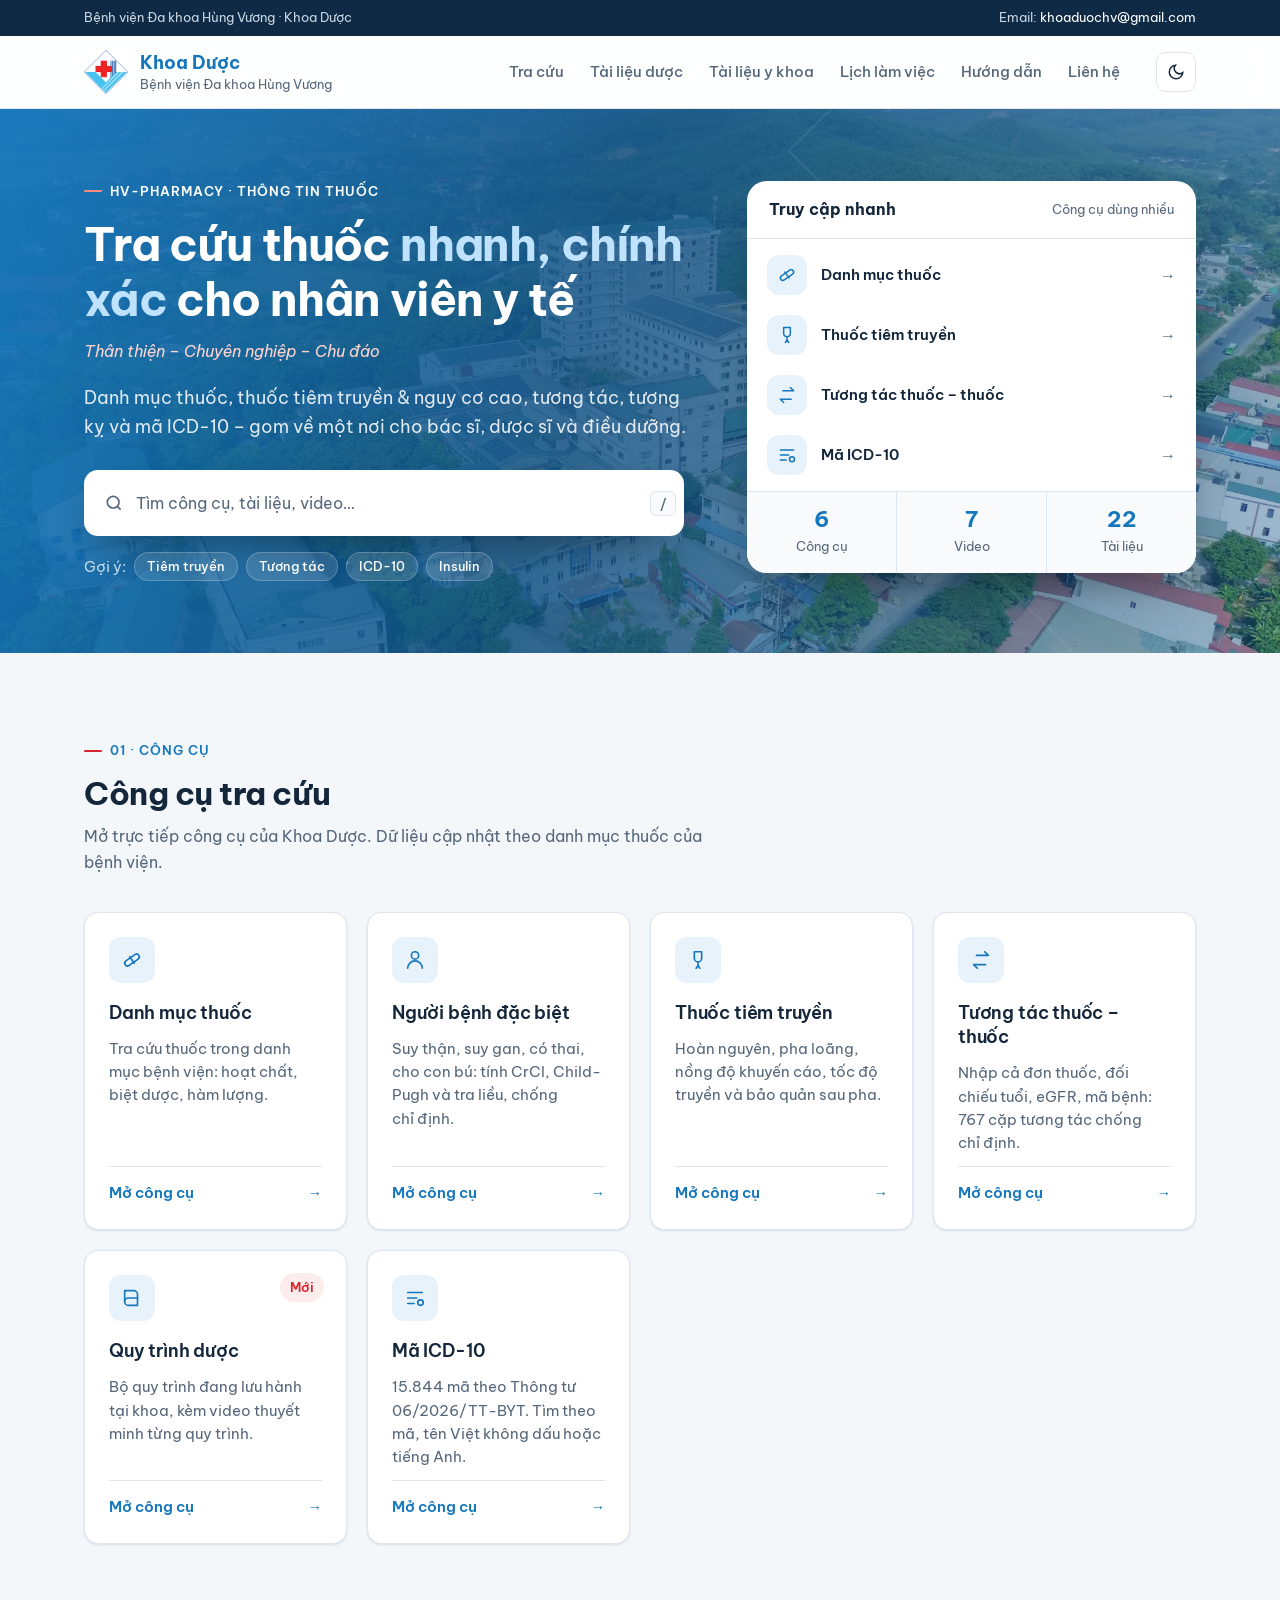
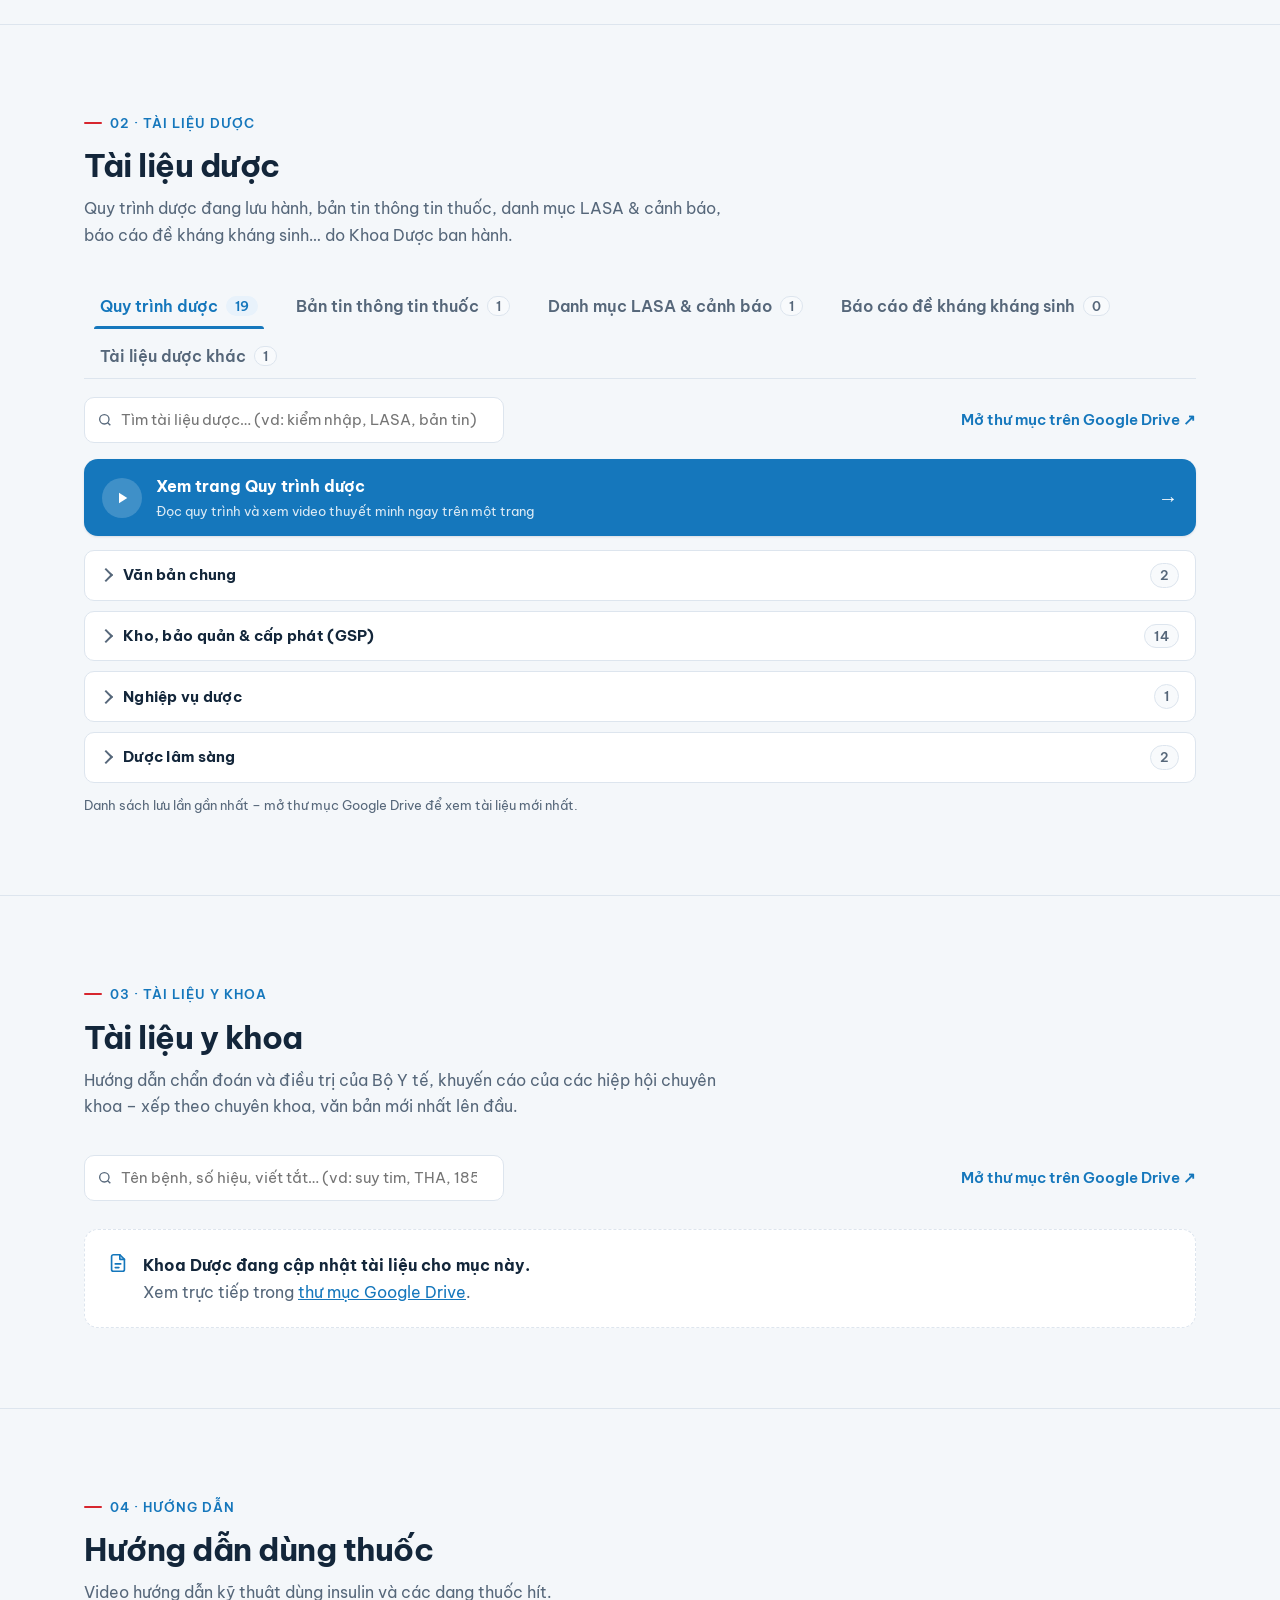
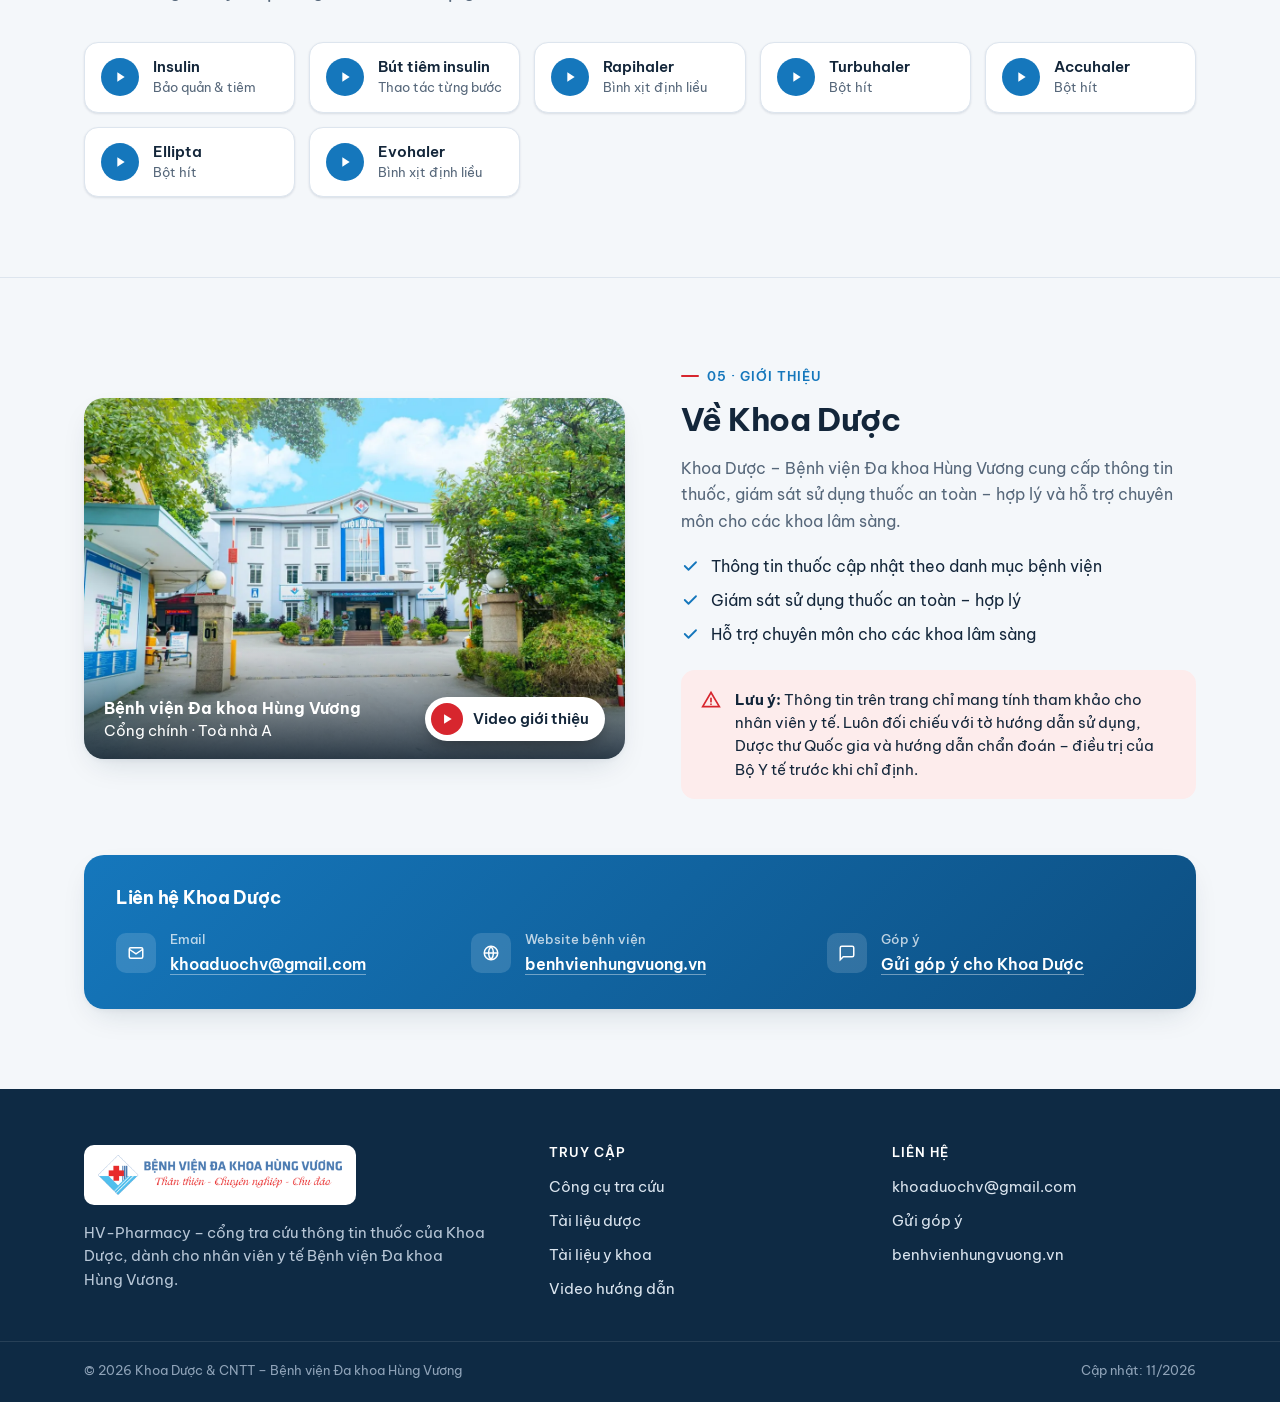
==== commit f0604f7d: "Thêm trang Lịch làm việc dược và dải "Hôm nay trực" ở trang chủ - lich-lam-viec.html: hôm nay & ngày" ====
--- a/index.html
+++ b/index.html
@@ -32,6 +32,7 @@
       <li><a href="#tra-cuu">Tra cứu</a></li>
       <li><a href="#tai-lieu">Tài liệu dược</a></li>
       <li><a href="#y-khoa">Tài liệu y khoa</a></li>
+      <li><a href="lich-lam-viec.html">Lịch làm việc</a></li>
       <li><a href="#video">Hướng dẫn</a></li>
       <li><a href="#lien-he">Liên hệ</a></li>
     </ul>
@@ -71,6 +72,14 @@
           <div><b id="n-docs">0</b><small>Tài liệu</small></div>
         </div>
       </aside>
+    </div>
+  </div>
+
+  <div class="today-bar" id="today-bar" hidden>
+    <div class="wrap">
+      <span class="tb-lbl"><svg width="18" height="18" viewBox="0 0 24 24" fill="none" stroke="currentColor" stroke-width="2" stroke-linecap="round" aria-hidden="true"><rect x="3" y="5" width="18" height="16" rx="2"/><path d="M16 3v4M8 3v4M3 11h18"/></svg><b>Hôm nay trực</b><small id="tb-day"></small></span>
+      <span class="tb-list" id="tb-list"></span>
+      <a class="tb-go" href="lich-lam-viec.html">Lịch làm việc dược →</a>
     </div>
   </div>
 
@@ -440,13 +449,26 @@
   fetch('data/huong-dan-byt.json').then(r=>r.json()).then(d=>{BYT=d.stt||{};
     BYT_DS=Object.entries(BYT).map(([k,v])=>({stt:+k,so:v[0].split('/')[0],iso:v[1].split('/').reverse().join('-'),y:v[1].slice(-4)}));
     capNhatSoDocs();renderDocs(qi.value)}).catch(()=>{});
-  const apply=d=>{DOCDATA=d.nhom||DOCDATA;DOC_BAN_TAM=!!d.banTam;capNhatSoDocs();renderDocs(qi.value)};
+  const apply=d=>{veHomNayTruc(d.lich);DOCDATA=d.nhom||DOCDATA;DOC_BAN_TAM=!!d.banTam;capNhatSoDocs();renderDocs(qi.value)};
   let cached=null;try{cached=JSON.parse(localStorage.getItem('hv-docs-v1')||'null')}catch(e){}
   if(cached)apply(cached);
   for(const u of [TAI_LIEU_API,'data/tai-lieu.json'].filter(Boolean)){
     try{const r=await fetch(u);if(!r.ok)throw 0;const d=await r.json();if(!d.nhom)throw 0;apply(d);try{localStorage.setItem('hv-docs-v1',JSON.stringify(d))}catch(e){};return}catch(e){}
   }
   if(!cached)renderDocs(qi.value);
+}
+/* Dải "Hôm nay trực" (dữ liệu lịch từ API – xem lich-lam-viec.html) */
+function veHomNayTruc(lich){
+  const bar=$('today-bar'); if(!lich||!lich.ngay)return;
+  const d=new Date(), k=d.getFullYear()+'-'+String(d.getMonth()+1).padStart(2,'0')+'-'+String(d.getDate()).padStart(2,'0'), x=lich.ngay[k];
+  if(!x){bar.hidden=true;return}
+  const VAI=[[/truc cap phat/,'Cấp phát'],[/truc kho/,'Kho'],[/kem/,'Kèm trưa']];
+  const ds=VAI.map(([re,t])=>{const n=Object.keys(x).find(l=>re.test(norm(l)));return n&&x[n]?[t,x[n]]:null}).filter(Boolean);
+  if(!ds.length){bar.hidden=true;return}
+  const hoa=s=>String(s).replace(/(^|\s)(\S)/g,(m,a,b)=>a+b.toUpperCase());
+  $('tb-day').textContent=['Chủ nhật','Thứ Hai','Thứ Ba','Thứ Tư','Thứ Năm','Thứ Sáu','Thứ Bảy'][d.getDay()]+' '+String(d.getDate()).padStart(2,'0')+'/'+String(d.getMonth()+1).padStart(2,'0');
+  $('tb-list').innerHTML=ds.map(([t,v])=>`<span><small>${t}</small><b>${hoa(v).replace(/[<>&]/g,'')}</b></span>`).join('');
+  bar.hidden=false;
 }
 /* Số tài liệu ở khung "Truy cập nhanh" = số dòng thực hiện (đã gộp bản trùng) */
 const capNhatSoDocs=()=>{$('n-docs').textContent=['quy-trinh','ban-tin','guideline'].reduce((a,k)=>a+docItems(k).length,0)};
--- a/assets/site.css
+++ b/assets/site.css
@@ -332,3 +332,17 @@
   .card{padding:24px}
 }
 @media (prefers-reduced-motion:reduce){*{transition:none!important;scroll-behavior:auto!important}}
+
+/* Trang chủ: dải "Hôm nay trực" dưới hero */
+.today-bar{background:var(--surface);border-bottom:1px solid var(--line)}
+.today-bar .wrap{display:flex;flex-wrap:wrap;align-items:center;gap:12px 22px;padding-top:14px;padding-bottom:14px}
+.tb-lbl{display:inline-flex;align-items:center;gap:8px;color:var(--brand)}
+.tb-lbl b{font-size:var(--fs-base)}
+.tb-lbl small{color:var(--muted);font-size:var(--fs-xs);font-weight:600}
+.tb-list{display:flex;flex-wrap:wrap;gap:8px 18px}
+.tb-list span{display:inline-flex;align-items:baseline;gap:6px}
+.tb-list small{font-size:var(--fs-xs);color:var(--muted);font-weight:600}
+.tb-list b{font-size:var(--fs-base)}
+.tb-go{margin-left:auto;font-size:var(--fs-sm);font-weight:600;color:var(--brand);text-decoration:none}
+.tb-go:hover{text-decoration:underline}
+@media (max-width:760px){.tb-go{margin-left:0}}
